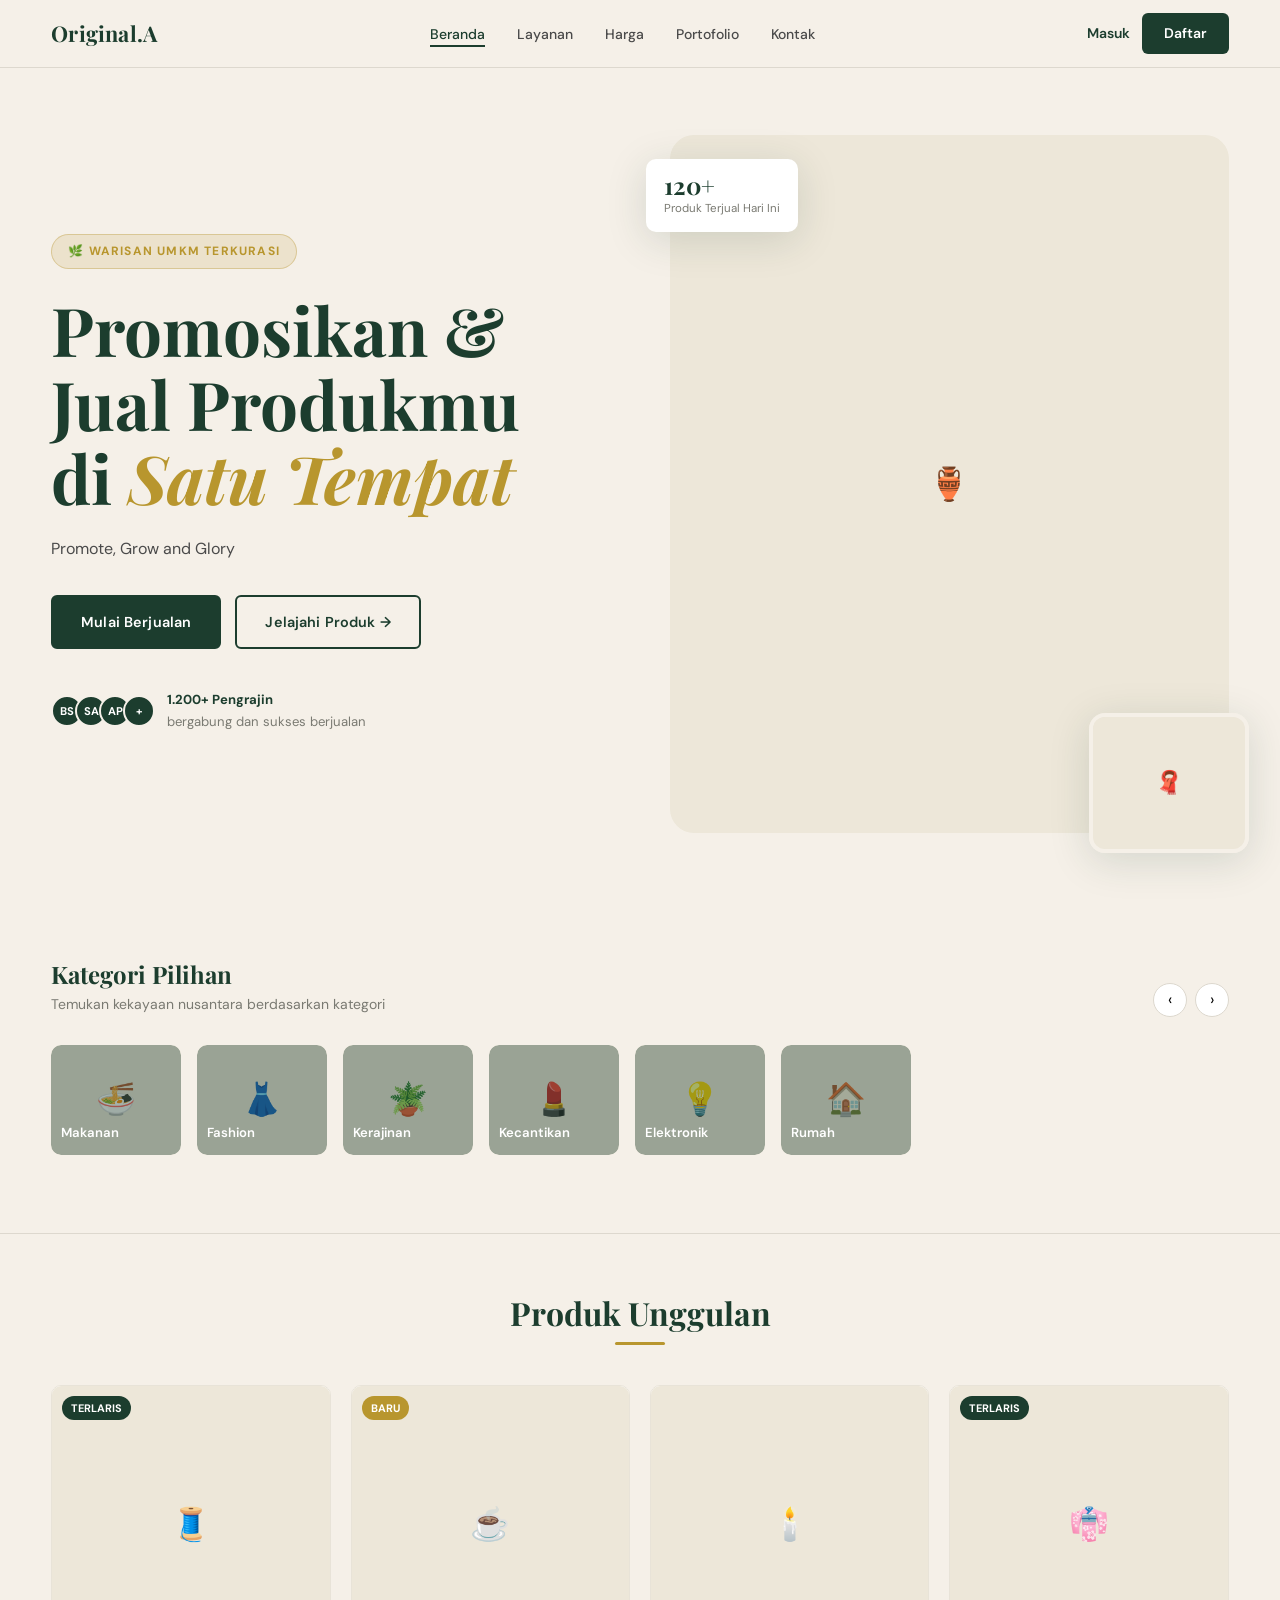
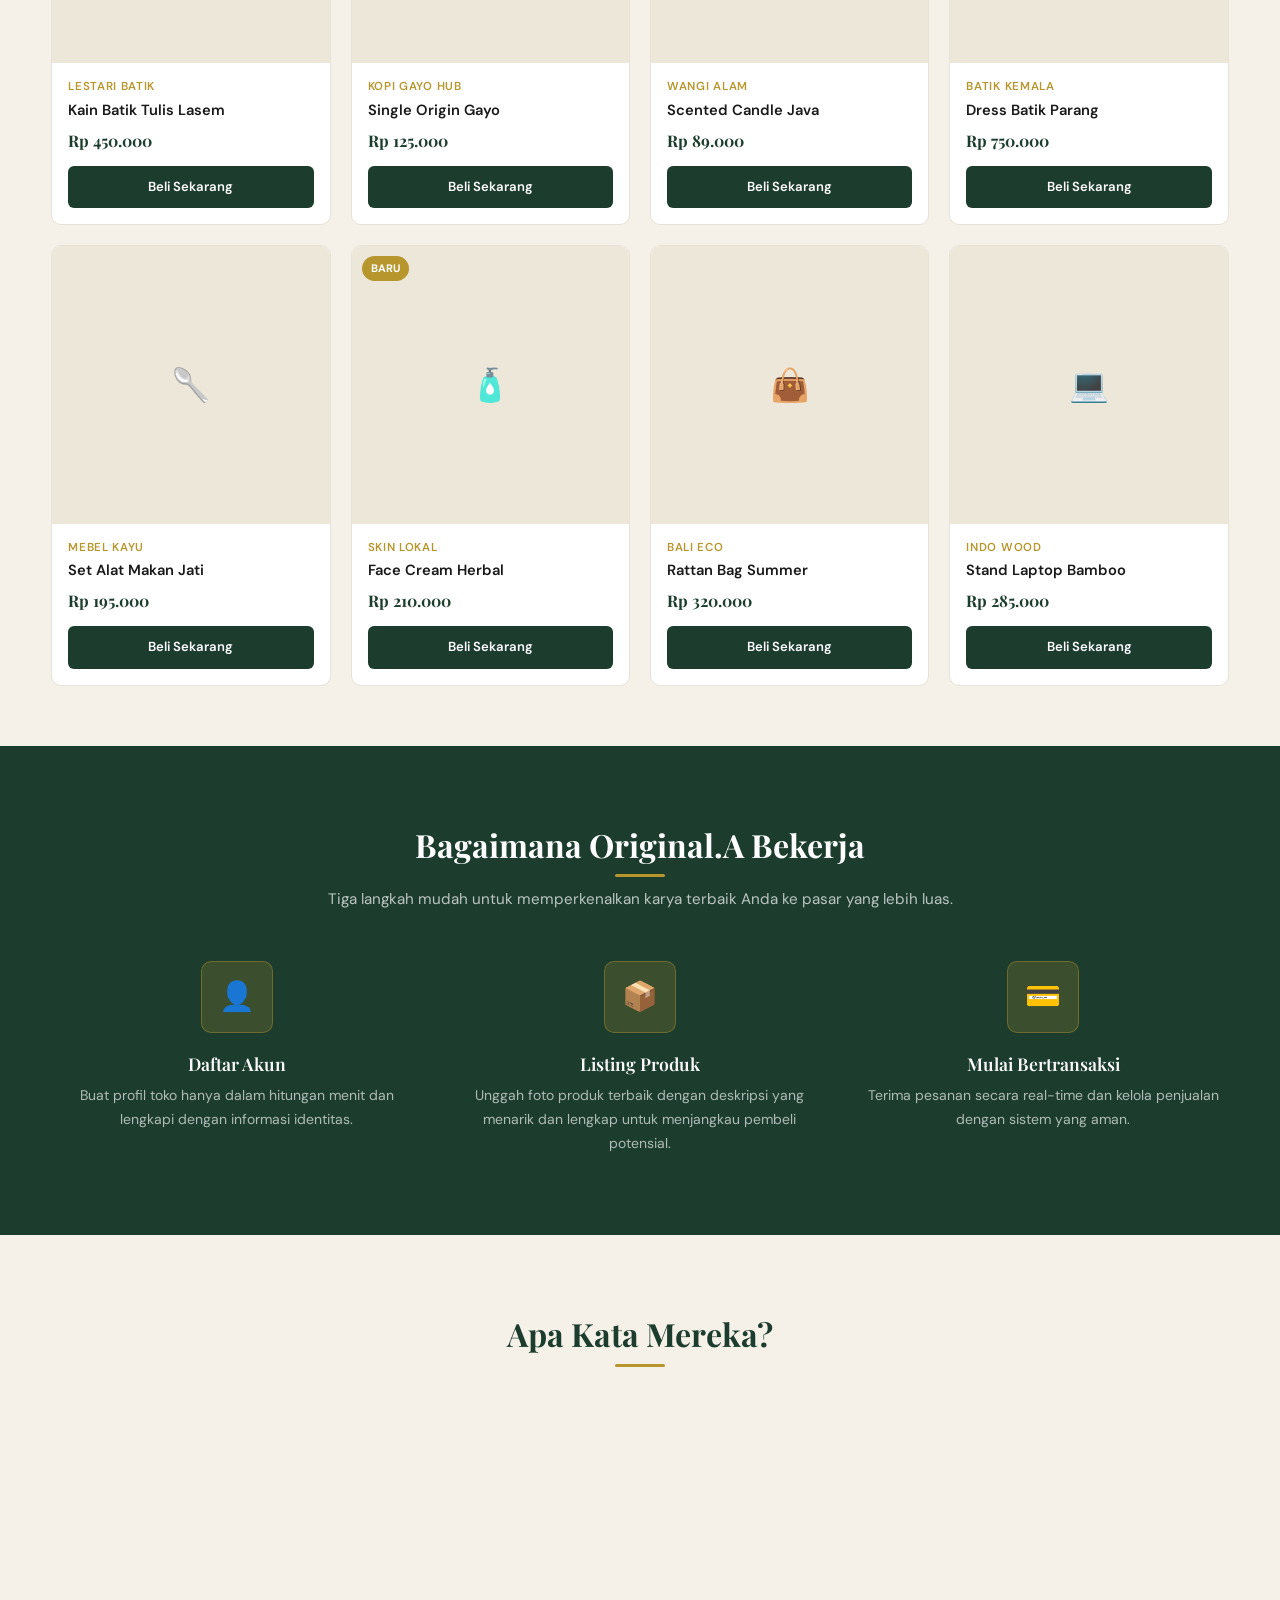
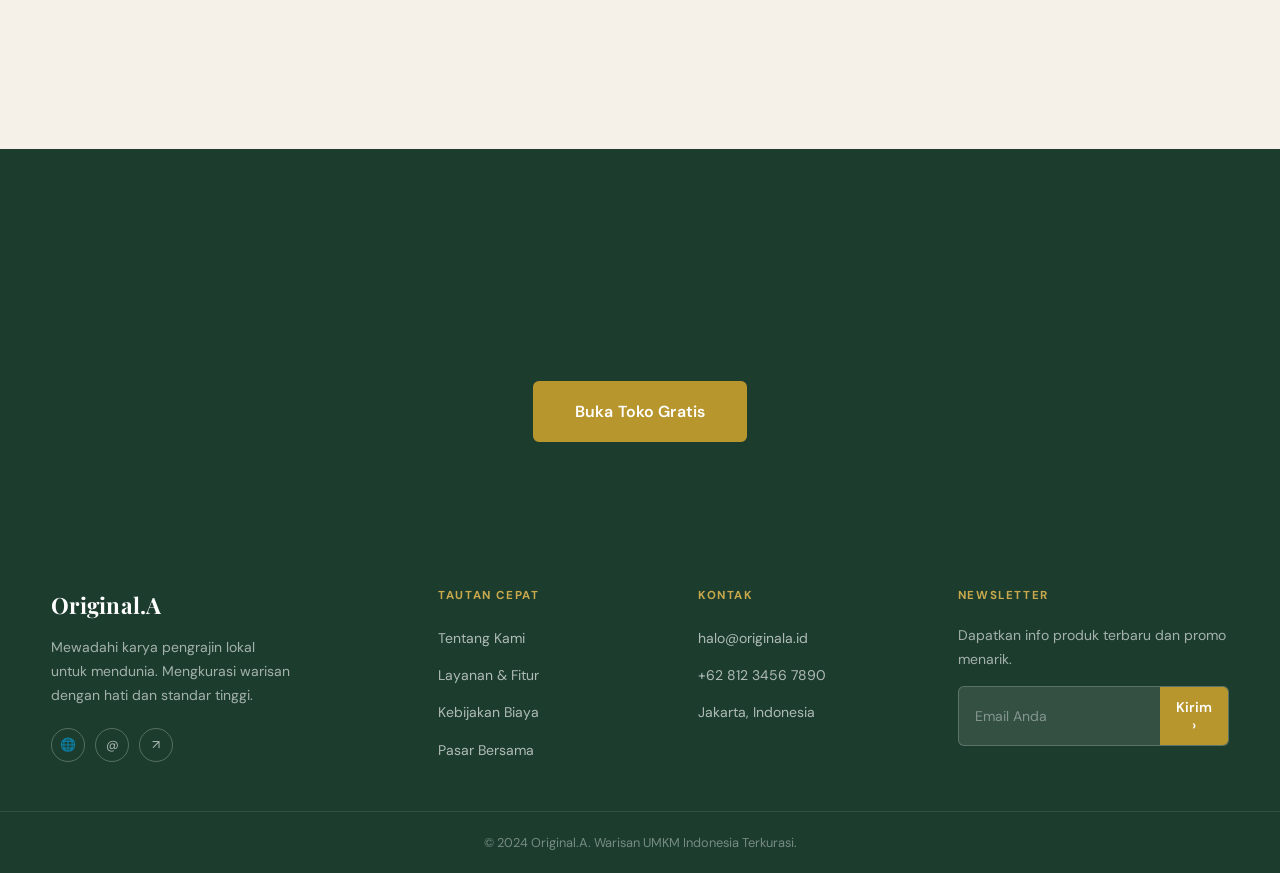
==== index.html @ 3be1d7a5 "update" ====
<!DOCTYPE html>
<html lang="id">
<head>
  <meta charset="UTF-8"/>
  <meta name="viewport" content="width=device-width, initial-scale=1.0"/>
  <title>Beranda — Original.A | Warisan UMKM Indonesia Terkurasi</title>
  <link rel="stylesheet" href="style.css"/>
  <style>
    /* ===== HERO ===== */
    .hero {
      min-height:100vh; display:flex; align-items:center;
      padding-top:var(--nav-height); background:var(--cream); overflow:hidden; position:relative;
    }
    .hero .container {
      display:grid; grid-template-columns:1fr 1fr; gap:60px; align-items:center; padding:60px 0;
    }
    .hero-badge {
      display:inline-flex; align-items:center; gap:8px;
      background:rgba(184,150,46,0.15); border:1px solid rgba(184,150,46,0.35);
      border-radius:100px; padding:6px 16px;
      font-size:0.75rem; font-weight:700; letter-spacing:0.1em; text-transform:uppercase;
      color:var(--gold); margin-bottom:24px;
    }
    .hero h1 {
      font-size:clamp(2.6rem,5.5vw,4.2rem); line-height:1.1;
      margin-bottom:20px; color:var(--green);
    }
    .hero h1 span { color:var(--gold); font-style:italic; }
    .hero-desc { font-size:1rem; line-height:1.75; color:var(--text-mid); margin-bottom:32px; max-width:440px; }
    .hero-actions { display:flex; gap:14px; flex-wrap:wrap; margin-bottom:40px; }
    .hero-trust { display:flex; align-items:center; gap:12px; }
    .trust-avatars { display:flex; }
    .trust-avatars span {
      width:32px; height:32px; border-radius:50%; background:var(--green);
      color:var(--white); display:flex; align-items:center; justify-content:center;
      font-size:0.7rem; font-weight:700; border:2px solid var(--cream); margin-left:-8px;
    }
    .trust-avatars span:first-child { margin-left:0; }
    .trust-text { font-size:0.82rem; color:var(--text-muted); }
    .trust-text strong { color:var(--green); display:block; }

    /* Hero Visual */
    .hero-visual { position:relative; }
    .hero-img-main {
      width:100%; aspect-ratio:4/5; border-radius:var(--radius-xl);
      overflow:hidden; background:#D4C5A9; position:relative;
    }
    .hero-img-main img { width:100%; height:100%; object-fit:cover; }
    .hero-img-thumb {
      position:absolute; bottom:-20px; right:-20px;
      width:160px; height:140px; border-radius:var(--radius-lg);
      overflow:hidden; border:4px solid var(--cream); box-shadow:var(--shadow-lg);
    }
    .hero-img-thumb img { width:100%; height:100%; object-fit:cover; }
    .hero-stat-card {
      position:absolute; top:24px; left:-24px;
      background:var(--white); border-radius:var(--radius-md);
      padding:14px 18px; box-shadow:var(--shadow-lg);
    }
    .hero-stat-card .stat-num { font-family:var(--font-display); font-size:1.5rem; font-weight:700; color:var(--green); line-height:1; }
    .hero-stat-card .stat-lbl { font-size:0.72rem; color:var(--text-muted); margin-top:2px; }

    /* ===== KATEGORI ===== */
    .kategori-section { padding:60px 0; }
    .section-header { display:flex; align-items:flex-end; justify-content:space-between; margin-bottom:28px; }
    .section-header h2 { font-size:1.5rem; }
    .section-header p { font-size:0.875rem; color:var(--text-muted); margin-top:4px; }
    .kategori-scroll { display:flex; gap:16px; overflow-x:auto; padding-bottom:8px; scrollbar-width:none; }
    .kategori-scroll::-webkit-scrollbar { display:none; }
    .kat-item {
      flex-shrink:0; width:130px; cursor:pointer; text-align:center; transition:var(--transition);
    }
    .kat-item:hover { transform:translateY(-4px); }
    .kat-img {
      width:130px; height:110px; border-radius:var(--radius-md); overflow:hidden;
      background:var(--cream-dark); margin-bottom:10px; position:relative;
    }
    .kat-img img { width:100%; height:100%; object-fit:cover; }
    .kat-overlay {
      position:absolute; inset:0; background:rgba(28,61,46,0.4);
      display:flex; align-items:flex-end; padding:10px;
      border-radius:var(--radius-md);
    }
    .kat-name { font-size:0.82rem; font-weight:600; color:var(--white); }

    /* ===== PRODUK UNGGULAN ===== */
    .produk-section { padding:60px 0; }
    .section-title-center { text-align:center; margin-bottom:40px; }
    .section-title-center h2 { font-size:2rem; margin-bottom:6px; }
    .section-title-center h2::after {
      content:''; display:block; width:50px; height:3px;
      background:var(--gold); margin:10px auto 0; border-radius:2px;
    }
    .produk-grid { display:grid; grid-template-columns:repeat(4,1fr); gap:20px; }
    .produk-card {
      background:var(--white); border-radius:var(--radius-md);
      overflow:hidden; border:1px solid var(--border-light); transition:var(--transition);
    }
    .produk-card:hover { box-shadow:var(--shadow-md); transform:translateY(-4px); }
    .produk-img {
      width:100%; aspect-ratio:1/1; background:var(--cream-dark);
      position:relative; overflow:hidden;
    }
    .produk-img img { width:100%; height:100%; object-fit:cover; transition:var(--transition); }
    .produk-card:hover .produk-img img { transform:scale(1.05); }
    .produk-label {
      position:absolute; top:10px; left:10px;
      background:var(--green); color:var(--white);
      font-size:0.68rem; font-weight:700; padding:3px 9px; border-radius:100px; text-transform:uppercase;
    }
    .produk-label.new  { background:var(--gold); }
    .produk-info { padding:14px 16px 16px; }
    .produk-toko { font-size:0.72rem; color:var(--gold); font-weight:600; text-transform:uppercase; letter-spacing:0.06em; margin-bottom:4px; }
    .produk-nama { font-size:0.92rem; font-weight:600; color:var(--text-dark); margin-bottom:6px; line-height:1.35; }
    .produk-harga { font-family:var(--font-display); font-size:1rem; font-weight:700; color:var(--green); margin-bottom:12px; }
    .btn-beli {
      width:100%; padding:10px; background:var(--green); color:var(--white);
      border-radius:var(--radius-sm); font-size:0.82rem; font-weight:600;
      transition:var(--transition); text-align:center; display:block;
    }
    .btn-beli:hover { background:var(--green-mid); }

    /* ===== CARA KERJA ===== */
    .cara-kerja { background:var(--green); padding:80px 0; }
    .cara-kerja .section-title-center h2 { color:var(--white); }
    .cara-kerja .section-title-center h2::after { background:var(--gold); }
    .cara-kerja .section-title-center p { color:rgba(255,255,255,0.7); }
    .cara-grid { display:grid; grid-template-columns:repeat(3,1fr); gap:32px; margin-top:48px; }
    .cara-item { text-align:center; }
    .cara-icon {
      width:72px; height:72px; background:rgba(184,150,46,0.2); border:1px solid rgba(184,150,46,0.4);
      border-radius:var(--radius-md); display:flex; align-items:center; justify-content:center;
      font-size:1.8rem; margin:0 auto 20px;
    }
    .cara-item h3 { color:var(--white); font-size:1.1rem; margin-bottom:10px; }
    .cara-item p  { color:rgba(255,255,255,0.65); font-size:0.875rem; line-height:1.7; }

    /* ===== TESTIMONI ===== */
    .testimoni-section { padding:80px 0; background:var(--cream); }
    .testi-grid { display:grid; grid-template-columns:repeat(3,1fr); gap:24px; }
    .testi-card {
      background:var(--white); border:1px solid var(--border-light);
      border-radius:var(--radius-md); padding:28px; transition:var(--transition);
    }
    .testi-card:hover { box-shadow:var(--shadow-md); }
    .stars { color:var(--gold); font-size:0.9rem; letter-spacing:2px; margin-bottom:14px; }
    .testi-text { font-size:0.9rem; color:var(--text-mid); line-height:1.75; margin-bottom:20px; font-style:italic; }
    .testi-author { display:flex; align-items:center; gap:12px; }
    .testi-avatar {
      width:40px; height:40px; border-radius:50%;
      background:var(--green); color:var(--white);
      display:flex; align-items:center; justify-content:center; font-weight:700; font-size:0.9rem; flex-shrink:0;
    }
    .testi-name  { font-size:0.875rem; font-weight:600; color:var(--text-dark); }
    .testi-lokasi{ font-size:0.78rem; color:var(--text-muted); }

    /* ===== CTA BOTTOM ===== */
    .cta-bottom {
      background:var(--green); padding:80px 0; text-align:center;
    }
    .cta-bottom h2 { color:var(--white); font-size:clamp(1.8rem,4vw,2.8rem); margin-bottom:12px; }
    .cta-bottom p  { color:rgba(255,255,255,0.7); font-size:1rem; margin-bottom:32px; max-width:480px; margin-left:auto; margin-right:auto; }
    .cta-bottom .btn-gold { font-size:1rem; padding:15px 40px; border-radius:var(--radius-sm); }

    /* img placeholders */
    .img-placeholder { background:var(--cream-dark); display:flex; align-items:center; justify-content:center; font-size:2rem; color:var(--text-muted); width:100%; height:100%; }

    @media(max-width:1024px){ .produk-grid { grid-template-columns:repeat(2,1fr); } }
    @media(max-width:768px){
      .hero .container { grid-template-columns:1fr; }
      .hero-visual { display:none; }
      .cara-grid  { grid-template-columns:1fr; }
      .testi-grid { grid-template-columns:1fr; }
      .produk-grid{ grid-template-columns:repeat(2,1fr); }
    }
    @media(max-width:480px){ .produk-grid{ grid-template-columns:1fr; } }
  </style>
</head>
<body>

<!-- NAVBAR -->
<nav class="navbar" id="navbar">
  <div class="nav-inner">
    <a href="beranda.html" class="nav-logo">Original.A</a>
    <ul class="nav-links" id="navLinks">
      <li><a href="beranda.html" class="active">Beranda</a></li>
      <li><a href="layanan.html">Layanan</a></li>
      <li><a href="harga.html">Harga</a></li>
      <li><a href="portofolio.html">Portofolio</a></li>
      <li><a href="kontak.html">Kontak</a></li>
    </ul>
    <div class="nav-actions">
      <a href="login.html" class="nav-masuk">Masuk</a>
      <a href="registrasi.html" class="nav-daftar">Daftar</a>
    </div>
    <button class="nav-toggle" id="navToggle"><span></span><span></span><span></span></button>
  </div>
</nav>

<!-- HERO -->
<section class="hero">
  <div class="container">
    <div>
      <div class="hero-badge fade-up">🌿 Warisan UMKM Terkurasi</div>
      <h1 class="fade-up">Promosikan &amp; Jual Produkmu<br>di <span>Satu Tempat</span></h1>
      <p class="hero-desc fade-up">Promote, Grow and Glory</p>
      <div class="hero-actions fade-up">
        <a href="registrasi.html" class="btn btn-primary">Mulai Berjualan</a>
        <a href="portofolio.html" class="btn btn-outline">Jelajahi Produk →</a>
      </div>
      <div class="hero-trust fade-up">
        <div class="trust-avatars">
          <span>BS</span><span>SA</span><span>AP</span><span>+</span>
        </div>
        <div class="trust-text">
          <strong>1.200+ Pengrajin</strong>
          bergabung dan sukses berjualan
        </div>
      </div>
    </div>
    <div class="hero-visual fade-up">
      <div class="hero-img-main">
        <div class="img-placeholder">🏺</div>
      </div>
      <div class="hero-img-thumb">
        <div class="img-placeholder" style="font-size:1.4rem;">🧣</div>
      </div>
      <div class="hero-stat-card">
        <div class="stat-num">120+</div>
        <div class="stat-lbl">Produk Terjual Hari Ini</div>
      </div>
    </div>
  </div>
</section>

<!-- KATEGORI -->
<section class="kategori-section">
  <div class="container">
    <div class="section-header fade-up">
      <div>
        <h2>Kategori Pilihan</h2>
        <p>Temukan kekayaan nusantara berdasarkan kategori</p>
      </div>
      <div style="display:flex;gap:8px;">
        <button style="width:34px;height:34px;border-radius:50%;border:1px solid var(--border);background:var(--white);cursor:pointer;font-size:1rem;">‹</button>
        <button style="width:34px;height:34px;border-radius:50%;border:1px solid var(--border);background:var(--white);cursor:pointer;font-size:1rem;">›</button>
      </div>
    </div>
    <div class="kategori-scroll fade-up">
      <div class="kat-item">
        <div class="kat-img">
          <div class="img-placeholder">🍜</div>
          <div class="kat-overlay"><span class="kat-name">Makanan</span></div>
        </div>
      </div>
      <div class="kat-item">
        <div class="kat-img">
          <div class="img-placeholder">👗</div>
          <div class="kat-overlay"><span class="kat-name">Fashion</span></div>
        </div>
      </div>
      <div class="kat-item">
        <div class="kat-img">
          <div class="img-placeholder">🪴</div>
          <div class="kat-overlay"><span class="kat-name">Kerajinan</span></div>
        </div>
      </div>
      <div class="kat-item">
        <div class="kat-img">
          <div class="img-placeholder">💄</div>
          <div class="kat-overlay"><span class="kat-name">Kecantikan</span></div>
        </div>
      </div>
      <div class="kat-item">
        <div class="kat-img">
          <div class="img-placeholder">💡</div>
          <div class="kat-overlay"><span class="kat-name">Elektronik</span></div>
        </div>
      </div>
      <div class="kat-item">
        <div class="kat-img">
          <div class="img-placeholder">🏠</div>
          <div class="kat-overlay"><span class="kat-name">Rumah</span></div>
        </div>
      </div>
    </div>
  </div>
</section>

<div class="divider"></div>

<!-- PRODUK UNGGULAN -->
<section class="produk-section">
  <div class="container">
    <div class="section-title-center fade-up">
      <h2>Produk Unggulan</h2>
    </div>
    <div class="produk-grid">
      <div class="produk-card fade-up">
        <div class="produk-img">
          <div class="img-placeholder">🧵</div>
          <span class="produk-label">Terlaris</span>
        </div>
        <div class="produk-info">
          <div class="produk-toko">Lestari Batik</div>
          <div class="produk-nama">Kain Batik Tulis Lasem</div>
          <div class="produk-harga">Rp 450.000</div>
          <a href="#" class="btn-beli">Beli Sekarang</a>
        </div>
      </div>
      <div class="produk-card fade-up">
        <div class="produk-img">
          <div class="img-placeholder">☕</div>
          <span class="produk-label new">Baru</span>
        </div>
        <div class="produk-info">
          <div class="produk-toko">Kopi Gayo Hub</div>
          <div class="produk-nama">Single Origin Gayo</div>
          <div class="produk-harga">Rp 125.000</div>
          <a href="#" class="btn-beli">Beli Sekarang</a>
        </div>
      </div>
      <div class="produk-card fade-up">
        <div class="produk-img">
          <div class="img-placeholder">🕯️</div>
        </div>
        <div class="produk-info">
          <div class="produk-toko">Wangi Alam</div>
          <div class="produk-nama">Scented Candle Java</div>
          <div class="produk-harga">Rp 89.000</div>
          <a href="#" class="btn-beli">Beli Sekarang</a>
        </div>
      </div>
      <div class="produk-card fade-up">
        <div class="produk-img">
          <div class="img-placeholder">👘</div>
          <span class="produk-label">Terlaris</span>
        </div>
        <div class="produk-info">
          <div class="produk-toko">Batik Kemala</div>
          <div class="produk-nama">Dress Batik Parang</div>
          <div class="produk-harga">Rp 750.000</div>
          <a href="#" class="btn-beli">Beli Sekarang</a>
        </div>
      </div>
      <div class="produk-card fade-up">
        <div class="produk-img">
          <div class="img-placeholder">🥄</div>
        </div>
        <div class="produk-info">
          <div class="produk-toko">Mebel Kayu</div>
          <div class="produk-nama">Set Alat Makan Jati</div>
          <div class="produk-harga">Rp 195.000</div>
          <a href="#" class="btn-beli">Beli Sekarang</a>
        </div>
      </div>
      <div class="produk-card fade-up">
        <div class="produk-img">
          <div class="img-placeholder">🧴</div>
          <span class="produk-label new">Baru</span>
        </div>
        <div class="produk-info">
          <div class="produk-toko">Skin Lokal</div>
          <div class="produk-nama">Face Cream Herbal</div>
          <div class="produk-harga">Rp 210.000</div>
          <a href="#" class="btn-beli">Beli Sekarang</a>
        </div>
      </div>
      <div class="produk-card fade-up">
        <div class="produk-img">
          <div class="img-placeholder">👜</div>
        </div>
        <div class="produk-info">
          <div class="produk-toko">Bali Eco</div>
          <div class="produk-nama">Rattan Bag Summer</div>
          <div class="produk-harga">Rp 320.000</div>
          <a href="#" class="btn-beli">Beli Sekarang</a>
        </div>
      </div>
      <div class="produk-card fade-up">
        <div class="produk-img">
          <div class="img-placeholder">💻</div>
        </div>
        <div class="produk-info">
          <div class="produk-toko">Indo Wood</div>
          <div class="produk-nama">Stand Laptop Bamboo</div>
          <div class="produk-harga">Rp 285.000</div>
          <a href="#" class="btn-beli">Beli Sekarang</a>
        </div>
      </div>
    </div>
  </div>
</section>

<!-- CARA KERJA -->
<section class="cara-kerja">
  <div class="container">
    <div class="section-title-center fade-up">
      <h2>Bagaimana Original.A Bekerja</h2>
      <p style="color:rgba(255,255,255,0.7);margin-top:10px;">Tiga langkah mudah untuk memperkenalkan karya terbaik Anda ke pasar yang lebih luas.</p>
    </div>
    <div class="cara-grid">
      <div class="cara-item fade-up">
        <div class="cara-icon">👤</div>
        <h3>Daftar Akun</h3>
        <p>Buat profil toko hanya dalam hitungan menit dan lengkapi dengan informasi identitas.</p>
      </div>
      <div class="cara-item fade-up">
        <div class="cara-icon">📦</div>
        <h3>Listing Produk</h3>
        <p>Unggah foto produk terbaik dengan deskripsi yang menarik dan lengkap untuk menjangkau pembeli potensial.</p>
      </div>
      <div class="cara-item fade-up">
        <div class="cara-icon">💳</div>
        <h3>Mulai Bertransaksi</h3>
        <p>Terima pesanan secara real-time dan kelola penjualan dengan sistem yang aman.</p>
      </div>
    </div>
  </div>
</section>

<!-- TESTIMONI -->
<section class="testimoni-section">
  <div class="container">
    <div class="section-title-center fade-up">
      <h2>Apa Kata Mereka?</h2>
    </div>
    <div class="testi-grid">
      <div class="testi-card fade-up">
        <div class="stars">★★★★★</div>
        <p class="testi-text">"Original.A benar-benar membantu produk kerajinan bambu saya menjangkau pembeli di seluruh Indonesia dan luar negeri dari tempat yang sangat premium."</p>
        <div class="testi-author">
          <div class="testi-avatar">BS</div>
          <div>
            <div class="testi-name">Bambang Susilo</div>
            <div class="testi-lokasi">Yogyakarta</div>
          </div>
        </div>
      </div>
      <div class="testi-card fade-up">
        <div class="stars">★★★★★</div>
        <p class="testi-text">"Platform ini bukan sekadar pasar, tapi platform seni. Batik saya dihargai dan lebih layak di sini dibanding marketplace lain."</p>
        <div class="testi-author">
          <div class="testi-avatar">SA</div>
          <div>
            <div class="testi-name">Siti Aminah</div>
            <div class="testi-lokasi">Solo</div>
          </div>
        </div>
      </div>
      <div class="testi-card fade-up">
        <div class="stars">★★★★★</div>
        <p class="testi-text">"Sistem pembayarannya sangat transparan dan aman. Sangat cocok bagi UMKM yang baru ingin go-digital."</p>
        <div class="testi-author">
          <div class="testi-avatar">AP</div>
          <div>
            <div class="testi-name">Andi Pratama</div>
            <div class="testi-lokasi">Semarang</div>
          </div>
        </div>
      </div>
    </div>
  </div>
</section>

<!-- CTA BOTTOM -->
<section class="cta-bottom">
  <div class="container">
    <h2 class="fade-up">Siap Memulai? Daftarkan Tokomu Sekarang</h2>
    <p class="fade-up">Gabung dengan komunitas UMKM terkurasi terbesar di Indonesia dan kembangkan bisnismu hari ini.</p>
    <a href="pendaftaran-toko.html" class="btn btn-gold fade-up">Buka Toko Gratis</a>
  </div>
</section>

<!-- FOOTER -->
<footer>
  <div class="container">
    <div class="footer-top">
      <div class="footer-brand">
        <div class="nav-logo" style="color:var(--white);font-family:var(--font-display);font-size:1.4rem;font-weight:700;margin-bottom:12px;">Original.A</div>
        <p>Mewadahi karya pengrajin lokal untuk mendunia. Mengkurasi warisan dengan hati dan standar tinggi.</p>
        <div class="footer-socials" style="margin-top:20px;">
          <a href="#">🌐</a><a href="#">@</a><a href="#">↗</a>
        </div>
      </div>
      <div class="footer-col">
        <h5>Tautan Cepat</h5>
        <ul>
          <li><a href="beranda.html">Tentang Kami</a></li>
          <li><a href="layanan.html">Layanan &amp; Fitur</a></li>
          <li><a href="harga.html">Kebijakan Biaya</a></li>
          <li><a href="portofolio.html">Pasar Bersama</a></li>
        </ul>
      </div>
      <div class="footer-col">
        <h5>Kontak</h5>
        <ul>
          <li><a href="#">halo@originala.id</a></li>
          <li><a href="#">+62 812 3456 7890</a></li>
          <li><a href="#">Jakarta, Indonesia</a></li>
        </ul>
      </div>
      <div class="footer-col">
        <h5>Newsletter</h5>
        <p style="color:rgba(255,255,255,0.6);font-size:0.875rem;margin-bottom:14px;">Dapatkan info produk terbaru dan promo menarik.</p>
        <div class="newsletter-form">
          <input type="email" placeholder="Email Anda"/>
          <button>Kirim ›</button>
        </div>
      </div>
    </div>
  </div>
  <div class="footer-bottom">
    <div class="container">© 2024 Original.A. Warisan UMKM Indonesia Terkurasi.</div>
  </div>
</footer>

<button class="scroll-top" id="scrollTop" onclick="window.scrollTo({top:0,behavior:'smooth'})">↑</button>

<script>
  const navbar = document.getElementById('navbar');
  window.addEventListener('scroll', () => {
    navbar.classList.toggle('scrolled', window.scrollY > 40);
    document.getElementById('scrollTop').classList.toggle('show', window.scrollY > 400);
  });
  document.getElementById('navToggle').addEventListener('click', () => {
    document.getElementById('navLinks').classList.toggle('open');
  });
  const obs = new IntersectionObserver(entries => {
    entries.forEach((e,i) => { if(e.isIntersecting) setTimeout(()=>e.target.classList.add('visible'),i*80); });
  }, {threshold:0.1});
  document.querySelectorAll('.fade-up').forEach(el=>obs.observe(el));
</script>
</body>
</html>
---- style.css ----
/* =========================================
   STYLE.CSS — Original.A
   Platform Warisan UMKM Indonesia Terkurasi
   ========================================= */

@import url('https://fonts.googleapis.com/css2?family=Playfair+Display:ital,wght@0,400;0,600;0,700;0,900;1,400;1,700&family=DM+Sans:wght@300;400;500;600&display=swap');

/* ---- CSS Variables ---- */
:root {
  --cream:       #F5F0E8;
  --cream-dark:  #EDE7D9;
  --green:       #1C3D2E;
  --green-mid:   #2D5A40;
  --green-light: #3D6B50;
  --gold:        #B8962E;
  --gold-light:  #C9A84C;
  --text-dark:   #1A1A1A;
  --text-mid:    #4A4A4A;
  --text-muted:  #7A7A72;
  --white:       #FFFFFF;
  --border:      #DDD8CE;
  --border-light:#E8E3D8;

  --font-display: 'Playfair Display', Georgia, serif;
  --font-body:    'DM Sans', sans-serif;

  --radius-sm:  6px;
  --radius-md:  10px;
  --radius-lg:  16px;
  --radius-xl:  24px;

  --shadow-sm:  0 1px 4px rgba(28,61,46,0.08);
  --shadow-md:  0 4px 20px rgba(28,61,46,0.1);
  --shadow-lg:  0 8px 40px rgba(28,61,46,0.15);

  --nav-height: 68px;
  --transition: 0.25s cubic-bezier(0.4,0,0.2,1);
}

/* ---- Reset ---- */
*,*::before,*::after { box-sizing:border-box; margin:0; padding:0; }
html { scroll-behavior:smooth; font-size:16px; }
body {
  background: var(--cream);
  color: var(--text-dark);
  font-family: var(--font-body);
  line-height: 1.7;
  overflow-x: hidden;
}
img { max-width:100%; display:block; }
a   { color:inherit; text-decoration:none; }
ul  { list-style:none; }
button { cursor:pointer; border:none; font-family:inherit; }

/* ---- Typography ---- */
h1,h2,h3,h4 { font-family:var(--font-display); line-height:1.2; color:var(--green); }
h1 { font-size:clamp(2.4rem,5vw,4rem); font-weight:700; }
h2 { font-size:clamp(1.8rem,3.5vw,2.8rem); font-weight:700; }
h3 { font-size:clamp(1.1rem,2vw,1.4rem); font-weight:600; }
h4 { font-size:1rem; font-weight:600; }
p  { color:var(--text-mid); font-size:0.95rem; }

/* ---- Layout ---- */
.container { width:92%; max-width:1200px; margin:0 auto; }
.section    { padding:80px 0; }

/* ---- Buttons ---- */
.btn {
  display:inline-flex; align-items:center; gap:8px;
  padding:13px 28px; border-radius:var(--radius-sm);
  font-family:var(--font-body); font-size:0.9rem; font-weight:600;
  letter-spacing:0.01em; transition:var(--transition); cursor:pointer;
}
.btn-primary {
  background:var(--green); color:var(--white); border:2px solid var(--green);
}
.btn-primary:hover { background:var(--green-mid); border-color:var(--green-mid); transform:translateY(-1px); box-shadow:var(--shadow-md); }

.btn-gold {
  background:var(--gold); color:var(--white); border:2px solid var(--gold);
}
.btn-gold:hover { background:var(--gold-light); border-color:var(--gold-light); transform:translateY(-1px); }

.btn-outline {
  background:transparent; color:var(--green); border:2px solid var(--green);
}
.btn-outline:hover { background:var(--green); color:var(--white); }

.btn-outline-white {
  background:transparent; color:var(--white); border:2px solid rgba(255,255,255,0.5);
}
.btn-outline-white:hover { background:rgba(255,255,255,0.1); border-color:var(--white); }

/* ---- Badge / Tag ---- */
.badge {
  display:inline-block; padding:4px 12px; border-radius:100px;
  font-size:0.72rem; font-weight:700; letter-spacing:0.08em; text-transform:uppercase;
}
.badge-gold   { background:rgba(184,150,46,0.15); color:var(--gold); border:1px solid rgba(184,150,46,0.3); }
.badge-green  { background:var(--green); color:var(--white); }
.badge-cream  { background:var(--cream-dark); color:var(--text-mid); }

/* ---- Card ---- */
.card {
  background:var(--white); border:1px solid var(--border-light);
  border-radius:var(--radius-md); overflow:hidden; transition:var(--transition);
}
.card:hover { box-shadow:var(--shadow-md); transform:translateY(-3px); }

/* ---- Divider ---- */
.divider { height:1px; background:var(--border); }

/* ============================================
   NAVBAR
   ============================================ */
.navbar {
  position:fixed; top:0; left:0; right:0; z-index:1000;
  height:var(--nav-height); display:flex; align-items:center;
  background:var(--cream); border-bottom:1px solid var(--border);
  transition:var(--transition);
}
.navbar.scrolled { box-shadow:var(--shadow-sm); }

.nav-inner {
  display:flex; align-items:center; justify-content:space-between;
  width:92%; max-width:1200px; margin:0 auto;
}

.nav-logo {
  font-family:var(--font-display); font-size:1.35rem; font-weight:700;
  color:var(--green); letter-spacing:0.01em;
}

.nav-links {
  display:flex; align-items:center; gap:32px;
}
.nav-links a {
  font-size:0.875rem; font-weight:500; color:var(--text-mid);
  transition:var(--transition); position:relative; padding-bottom:2px;
}
.nav-links a::after {
  content:''; position:absolute; bottom:-2px; left:0; width:0; height:2px;
  background:var(--green); transition:var(--transition);
}
.nav-links a:hover,
.nav-links a.active { color:var(--green); }
.nav-links a.active::after,
.nav-links a:hover::after { width:100%; }

.nav-actions { display:flex; align-items:center; gap:12px; }

.nav-masuk {
  font-size:0.875rem; font-weight:600; color:var(--green);
  transition:var(--transition);
}
.nav-masuk:hover { color:var(--green-mid); }

.nav-daftar {
  padding:9px 22px; background:var(--green); color:var(--white);
  border-radius:var(--radius-sm); font-size:0.875rem; font-weight:600;
  transition:var(--transition);
}
.nav-daftar:hover { background:var(--green-mid); transform:translateY(-1px); }

.nav-toggle {
  display:none; flex-direction:column; gap:5px; cursor:pointer; background:none;
}
.nav-toggle span { display:block; width:22px; height:2px; background:var(--green); transition:var(--transition); }

/* ============================================
   PAGE HERO (halaman dalam)
   ============================================ */
.page-hero {
  padding-top:calc(var(--nav-height) + 64px);
  padding-bottom:64px;
  text-align:center;
  background:var(--cream);
}
.page-hero h1 { margin-bottom:16px; }
.page-hero p  { font-size:1.05rem; max-width:560px; margin:0 auto; }

/* ============================================
   FOOTER
   ============================================ */
footer {
  background:var(--green); color:var(--white);
  padding:64px 0 0;
}

.footer-top {
  display:grid; grid-template-columns:1.6fr 1fr 1fr 1.2fr; gap:48px;
  padding-bottom:48px;
}

.footer-brand .nav-logo { color:var(--white); font-size:1.5rem; margin-bottom:12px; }
.footer-brand p { color:rgba(255,255,255,0.6); font-size:0.875rem; line-height:1.7; max-width:240px; }

.footer-col h5 {
  font-family:var(--font-body); font-size:0.72rem; font-weight:700;
  letter-spacing:0.14em; text-transform:uppercase;
  color:var(--gold-light); margin-bottom:18px;
}
.footer-col ul { display:flex; flex-direction:column; gap:10px; }
.footer-col a { font-size:0.875rem; color:rgba(255,255,255,0.65); transition:var(--transition); }
.footer-col a:hover { color:var(--white); }
.footer-col a.active-link { color:var(--gold-light); }

.footer-newsletter p { font-size:0.875rem; color:rgba(255,255,255,0.6); margin-bottom:14px; }
.newsletter-form {
  display:flex; background:rgba(255,255,255,0.1); border:1px solid rgba(255,255,255,0.2);
  border-radius:var(--radius-sm); overflow:hidden;
}
.newsletter-form input {
  flex:1; padding:11px 16px; background:transparent; border:none; outline:none;
  font-family:var(--font-body); font-size:0.875rem; color:var(--white);
}
.newsletter-form input::placeholder { color:rgba(255,255,255,0.4); }
.newsletter-form button {
  padding:11px 16px; background:var(--gold); color:var(--white);
  font-size:0.875rem; font-weight:600; transition:var(--transition);
}
.newsletter-form button:hover { background:var(--gold-light); }

.footer-socials { display:flex; gap:10px; margin-top:16px; }
.footer-socials a {
  width:34px; height:34px; border-radius:50%; border:1px solid rgba(255,255,255,0.25);
  display:flex; align-items:center; justify-content:center;
  color:rgba(255,255,255,0.65); font-size:0.8rem; transition:var(--transition);
}
.footer-socials a:hover { border-color:var(--white); color:var(--white); }

.footer-bottom {
  border-top:1px solid rgba(255,255,255,0.1);
  padding:20px 0; text-align:center;
  font-size:0.8rem; color:rgba(255,255,255,0.4);
}

/* ============================================
   FADE-IN
   ============================================ */
.fade-up { opacity:0; transform:translateY(24px); transition:opacity 0.6s ease, transform 0.6s ease; }
.fade-up.visible { opacity:1; transform:translateY(0); }

/* ============================================
   SCROLL TOP
   ============================================ */
.scroll-top {
  position:fixed; bottom:28px; right:28px; z-index:500;
  width:42px; height:42px; background:var(--green); color:var(--white);
  border-radius:50%; display:flex; align-items:center; justify-content:center;
  font-size:1rem; opacity:0; pointer-events:none; transition:var(--transition);
  box-shadow:var(--shadow-md);
}
.scroll-top.show { opacity:1; pointer-events:auto; }
.scroll-top:hover { background:var(--green-mid); transform:translateY(-3px); }

/* ============================================
   RESPONSIVE
   ============================================ */
@media(max-width:1024px){
  .footer-top { grid-template-columns:1fr 1fr; }
}
@media(max-width:768px){
  .section { padding:60px 0; }
  .nav-links {
    display:none; position:fixed; inset:0; top:var(--nav-height);
    background:var(--cream); flex-direction:column; justify-content:center;
    align-items:center; gap:28px;
  }
  .nav-links.open { display:flex; }
  .nav-links a { font-size:1.4rem; }
  .nav-toggle { display:flex; }
  .footer-top { grid-template-columns:1fr; gap:32px; }
}
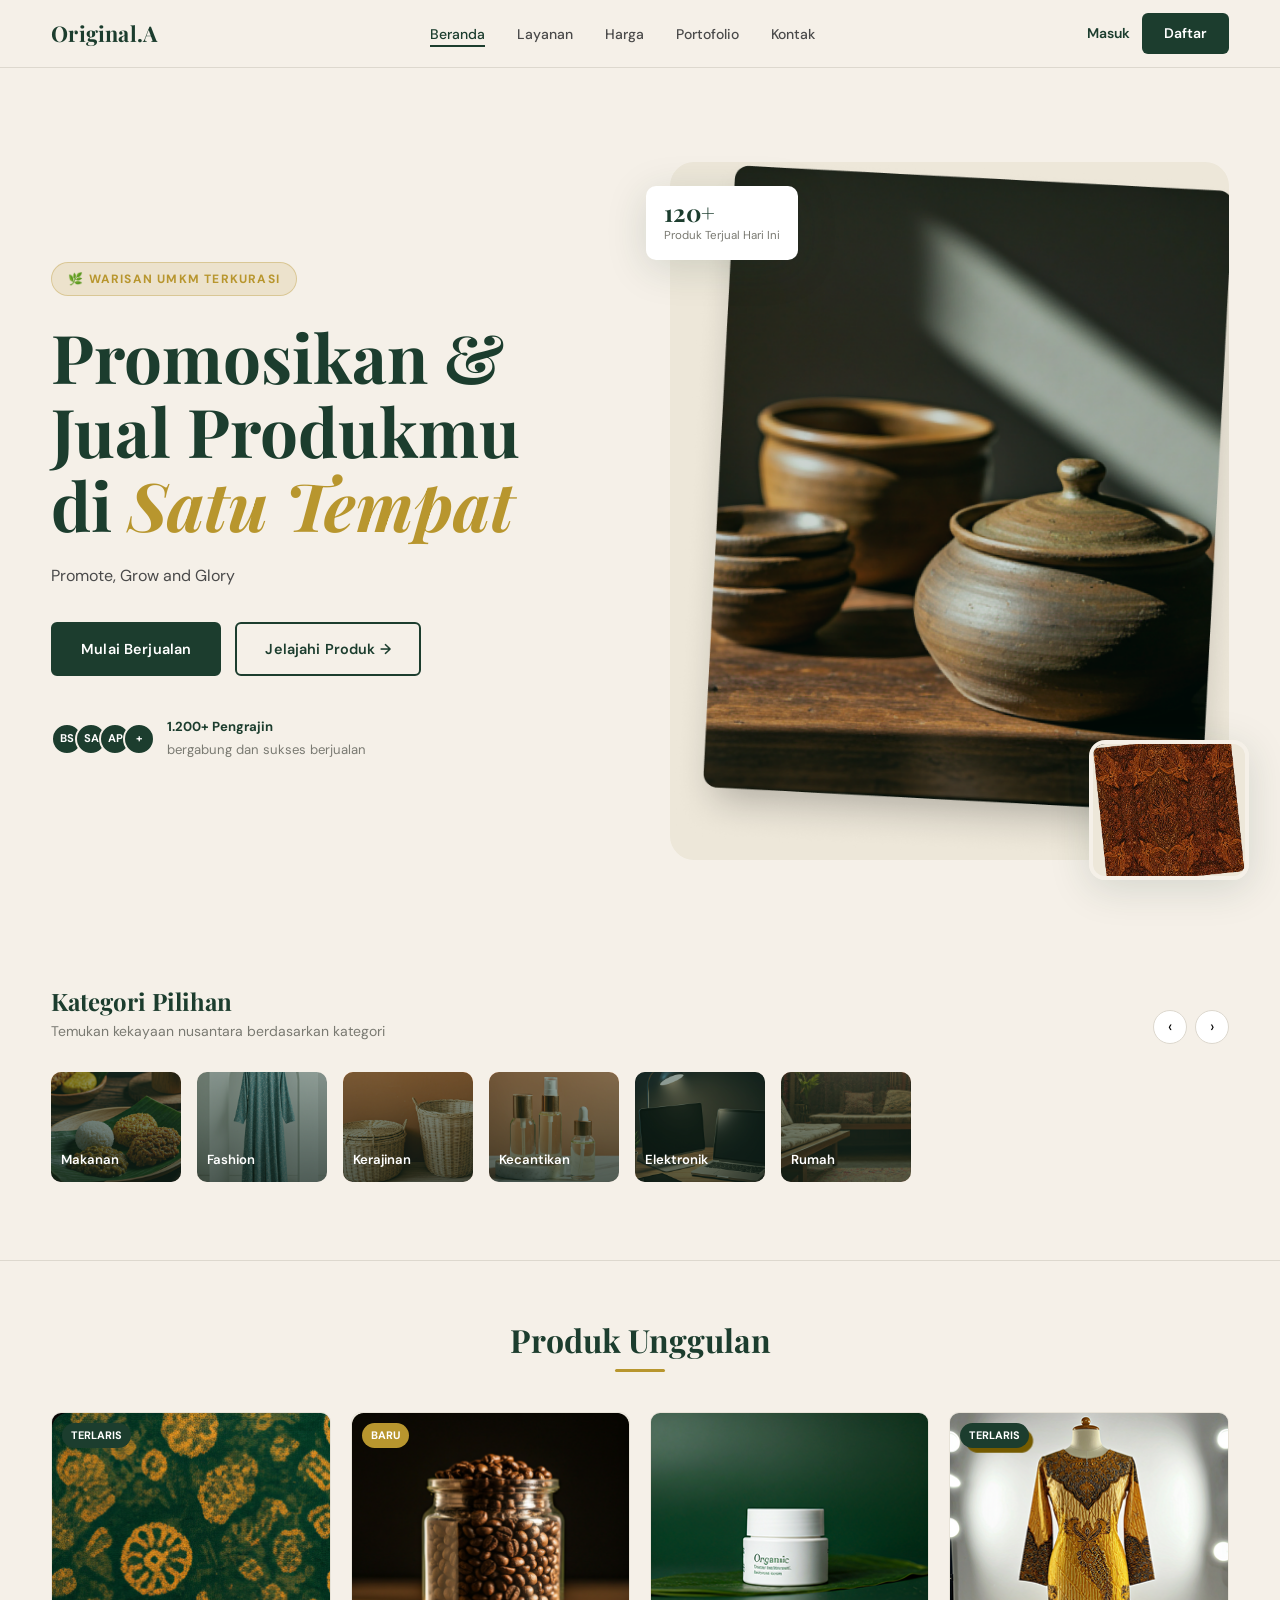
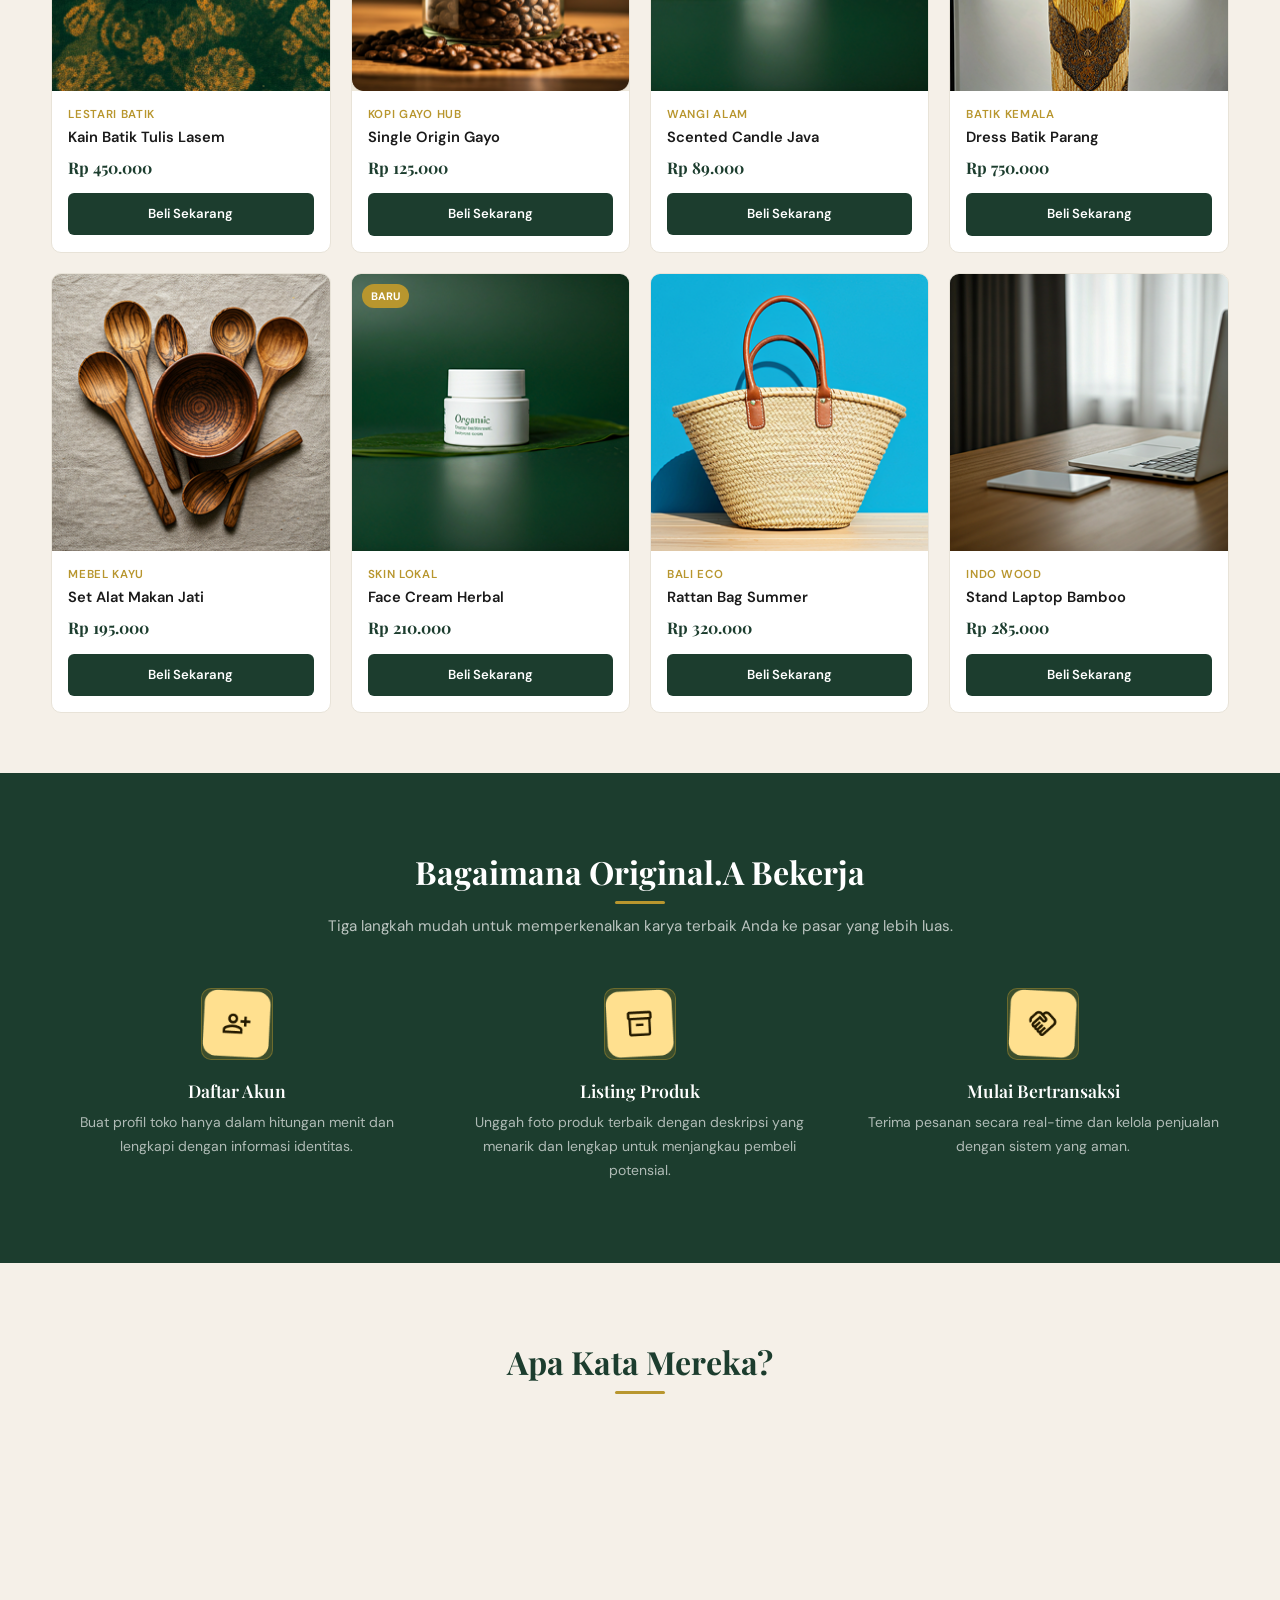
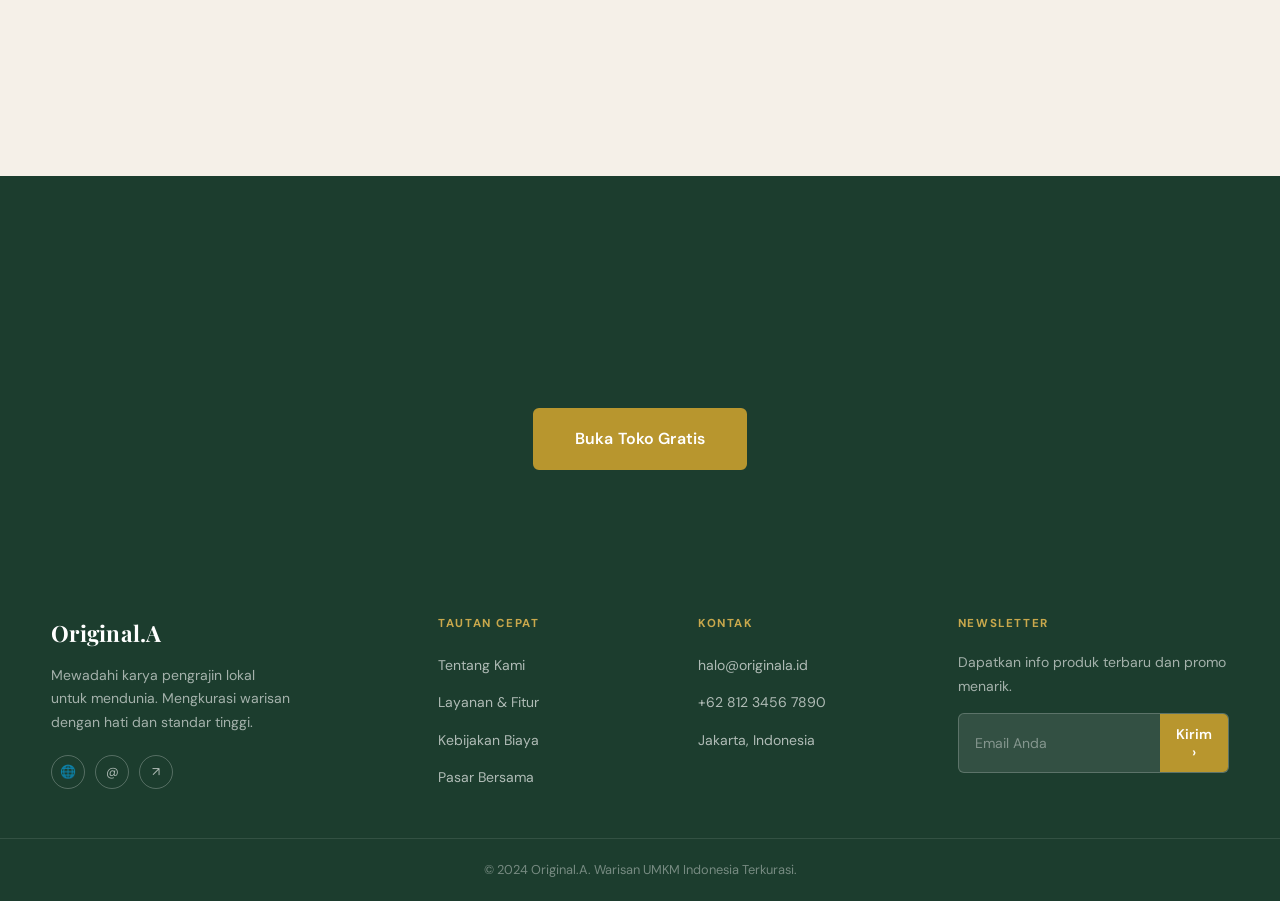
==== commit 0049dedd: "tes" ====
--- a/index.html
+++ b/index.html
@@ -1,4 +1,9 @@
-<!DOCTYPE html>
+#halaman_beranda
+
+
+
+
+<DOCTYPE html>
 <html lang="id">
 <head>
   <meta charset="UTF-8"/>
@@ -183,7 +188,7 @@
   <div class="nav-inner">
     <a href="beranda.html" class="nav-logo">Original.A</a>
     <ul class="nav-links" id="navLinks">
-      <li><a href="beranda.html" class="active">Beranda</a></li>
+      <li><a href="index.html" class="active">Beranda</a></li>
       <li><a href="layanan.html">Layanan</a></li>
       <li><a href="harga.html">Harga</a></li>
       <li><a href="portofolio.html">Portofolio</a></li>
@@ -220,10 +225,10 @@
     </div>
     <div class="hero-visual fade-up">
       <div class="hero-img-main">
-        <div class="img-placeholder">🏺</div>
+        <div class="img-placeholder"><img src="img/home 1.png" alt=""></div>
       </div>
       <div class="hero-img-thumb">
-        <div class="img-placeholder" style="font-size:1.4rem;">🧣</div>
+        <div class="img-placeholder" style="font-size:1.4rem;"><img src="img/home 2.png" alt=""></div>
       </div>
       <div class="hero-stat-card">
         <div class="stat-num">120+</div>
@@ -249,37 +254,37 @@
     <div class="kategori-scroll fade-up">
       <div class="kat-item">
         <div class="kat-img">
-          <div class="img-placeholder">🍜</div>
+          <div class="img-placeholder"><img src="img/makanan.png" alt=""></div>
           <div class="kat-overlay"><span class="kat-name">Makanan</span></div>
         </div>
       </div>
       <div class="kat-item">
         <div class="kat-img">
-          <div class="img-placeholder">👗</div>
+          <div class="img-placeholder"><img src="img/ootd.png" alt=""></div>
           <div class="kat-overlay"><span class="kat-name">Fashion</span></div>
         </div>
       </div>
       <div class="kat-item">
         <div class="kat-img">
-          <div class="img-placeholder">🪴</div>
+          <div class="img-placeholder"><img src="img/kerajinan.png" alt=""></div>
           <div class="kat-overlay"><span class="kat-name">Kerajinan</span></div>
         </div>
       </div>
       <div class="kat-item">
         <div class="kat-img">
-          <div class="img-placeholder">💄</div>
+          <div class="img-placeholder"><img src="img/kecantikan.png" alt=""></div>
           <div class="kat-overlay"><span class="kat-name">Kecantikan</span></div>
         </div>
       </div>
       <div class="kat-item">
         <div class="kat-img">
-          <div class="img-placeholder">💡</div>
+          <div class="img-placeholder"><img src="img/elektronik.png" alt=""></div>
           <div class="kat-overlay"><span class="kat-name">Elektronik</span></div>
         </div>
       </div>
       <div class="kat-item">
         <div class="kat-img">
-          <div class="img-placeholder">🏠</div>
+          <div class="img-placeholder"><img src="img/rumah (2).png" alt=""></div>
           <div class="kat-overlay"><span class="kat-name">Rumah</span></div>
         </div>
       </div>
@@ -298,7 +303,7 @@
     <div class="produk-grid">
       <div class="produk-card fade-up">
         <div class="produk-img">
-          <div class="img-placeholder">🧵</div>
+          <div class="img-placeholder"><img src="img/batik.png" alt=""></div>
           <span class="produk-label">Terlaris</span>
         </div>
         <div class="produk-info">
@@ -310,7 +315,7 @@
       </div>
       <div class="produk-card fade-up">
         <div class="produk-img">
-          <div class="img-placeholder">☕</div>
+          <div class="img-placeholder"><img src="img/kopi.png" alt=""></div>
           <span class="produk-label new">Baru</span>
         </div>
         <div class="produk-info">
@@ -322,7 +327,7 @@
       </div>
       <div class="produk-card fade-up">
         <div class="produk-img">
-          <div class="img-placeholder">🕯️</div>
+          <div class="img-placeholder"><img src="img/cream wajah.png" alt=""></div>
         </div>
         <div class="produk-info">
           <div class="produk-toko">Wangi Alam</div>
@@ -333,7 +338,7 @@
       </div>
       <div class="produk-card fade-up">
         <div class="produk-img">
-          <div class="img-placeholder">👘</div>
+          <div class="img-placeholder"><img src="img/baju batik.png" alt=""></div>
           <span class="produk-label">Terlaris</span>
         </div>
         <div class="produk-info">
@@ -345,7 +350,7 @@
       </div>
       <div class="produk-card fade-up">
         <div class="produk-img">
-          <div class="img-placeholder">🥄</div>
+          <div class="img-placeholder"><img src="img/alat makan.png" alt=""></div>
         </div>
         <div class="produk-info">
           <div class="produk-toko">Mebel Kayu</div>
@@ -356,7 +361,7 @@
       </div>
       <div class="produk-card fade-up">
         <div class="produk-img">
-          <div class="img-placeholder">🧴</div>
+          <div class="img-placeholder"><img src="img/cream wajah.png" alt=""></div>
           <span class="produk-label new">Baru</span>
         </div>
         <div class="produk-info">
@@ -368,7 +373,7 @@
       </div>
       <div class="produk-card fade-up">
         <div class="produk-img">
-          <div class="img-placeholder">👜</div>
+          <div class="img-placeholder"><img src="img/tas rajut.png" alt=""></div>
         </div>
         <div class="produk-info">
           <div class="produk-toko">Bali Eco</div>
@@ -379,7 +384,7 @@
       </div>
       <div class="produk-card fade-up">
         <div class="produk-img">
-          <div class="img-placeholder">💻</div>
+          <div class="img-placeholder"><img src="img/stand laptop.png" alt=""></div>
         </div>
         <div class="produk-info">
           <div class="produk-toko">Indo Wood</div>
@@ -401,17 +406,17 @@
     </div>
     <div class="cara-grid">
       <div class="cara-item fade-up">
-        <div class="cara-icon">👤</div>
+        <div class="cara-icon"><img src="img/Background 1.png" alt=""></div>
         <h3>Daftar Akun</h3>
         <p>Buat profil toko hanya dalam hitungan menit dan lengkapi dengan informasi identitas.</p>
       </div>
       <div class="cara-item fade-up">
-        <div class="cara-icon">📦</div>
+        <div class="cara-icon"><img src="img/Background 2.png" alt=""></div>
         <h3>Listing Produk</h3>
         <p>Unggah foto produk terbaik dengan deskripsi yang menarik dan lengkap untuk menjangkau pembeli potensial.</p>
       </div>
       <div class="cara-item fade-up">
-        <div class="cara-icon">💳</div>
+        <div class="cara-icon"><img src="img/Background 3.png" alt=""></div>
         <h3>Mulai Bertransaksi</h3>
         <p>Terima pesanan secara real-time dan kelola penjualan dengan sistem yang aman.</p>
       </div>
@@ -430,7 +435,7 @@
         <div class="stars">★★★★★</div>
         <p class="testi-text">"Original.A benar-benar membantu produk kerajinan bambu saya menjangkau pembeli di seluruh Indonesia dan luar negeri dari tempat yang sangat premium."</p>
         <div class="testi-author">
-          <div class="testi-avatar">BS</div>
+          <div class="testi-avatar"><img src="img/bambang.png" alt=""></div>
           <div>
             <div class="testi-name">Bambang Susilo</div>
             <div class="testi-lokasi">Yogyakarta</div>
@@ -441,7 +446,7 @@
         <div class="stars">★★★★★</div>
         <p class="testi-text">"Platform ini bukan sekadar pasar, tapi platform seni. Batik saya dihargai dan lebih layak di sini dibanding marketplace lain."</p>
         <div class="testi-author">
-          <div class="testi-avatar">SA</div>
+          <div class="testi-avatar"><img src="img/siti.png" alt=""></div>
           <div>
             <div class="testi-name">Siti Aminah</div>
             <div class="testi-lokasi">Solo</div>
@@ -452,7 +457,7 @@
         <div class="stars">★★★★★</div>
         <p class="testi-text">"Sistem pembayarannya sangat transparan dan aman. Sangat cocok bagi UMKM yang baru ingin go-digital."</p>
         <div class="testi-author">
-          <div class="testi-avatar">AP</div>
+          <div class="testi-avatar"><img src="img/andi.png" alt=""></div>
           <div>
             <div class="testi-name">Andi Pratama</div>
             <div class="testi-lokasi">Semarang</div>
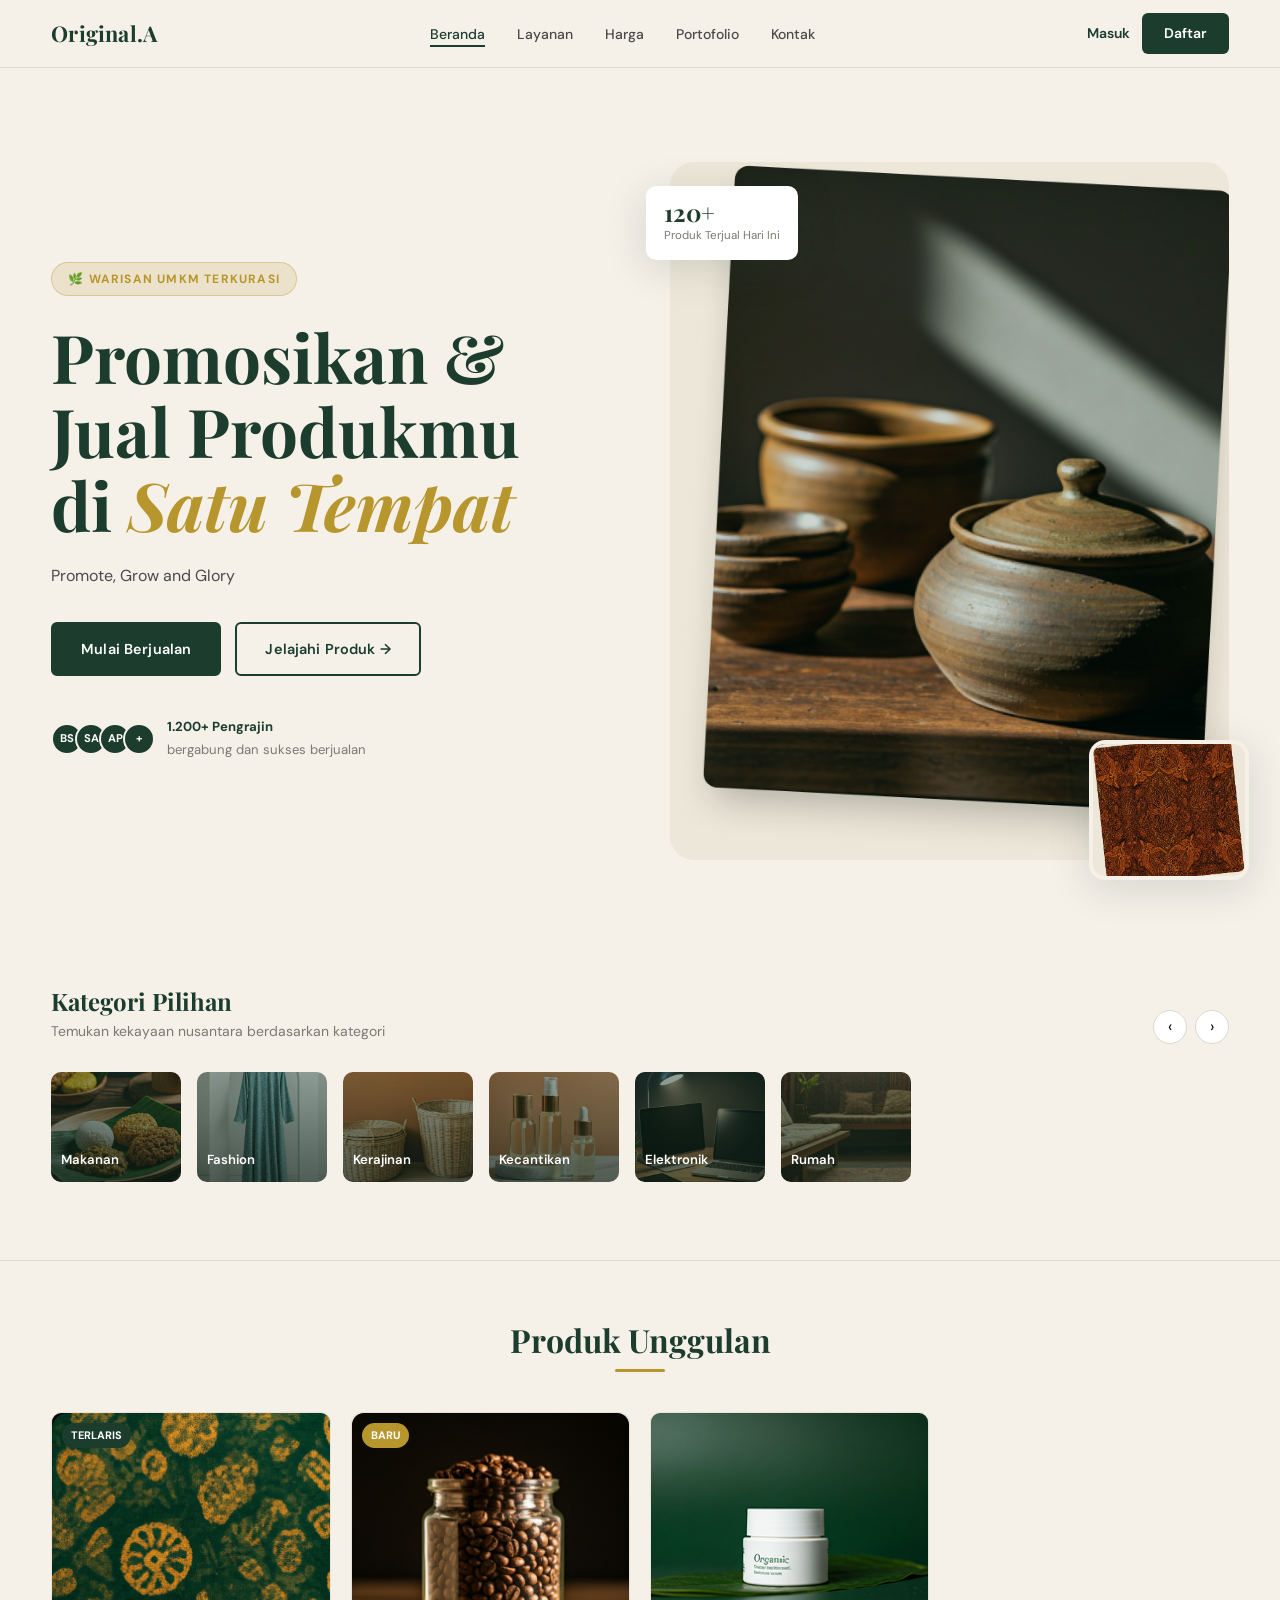
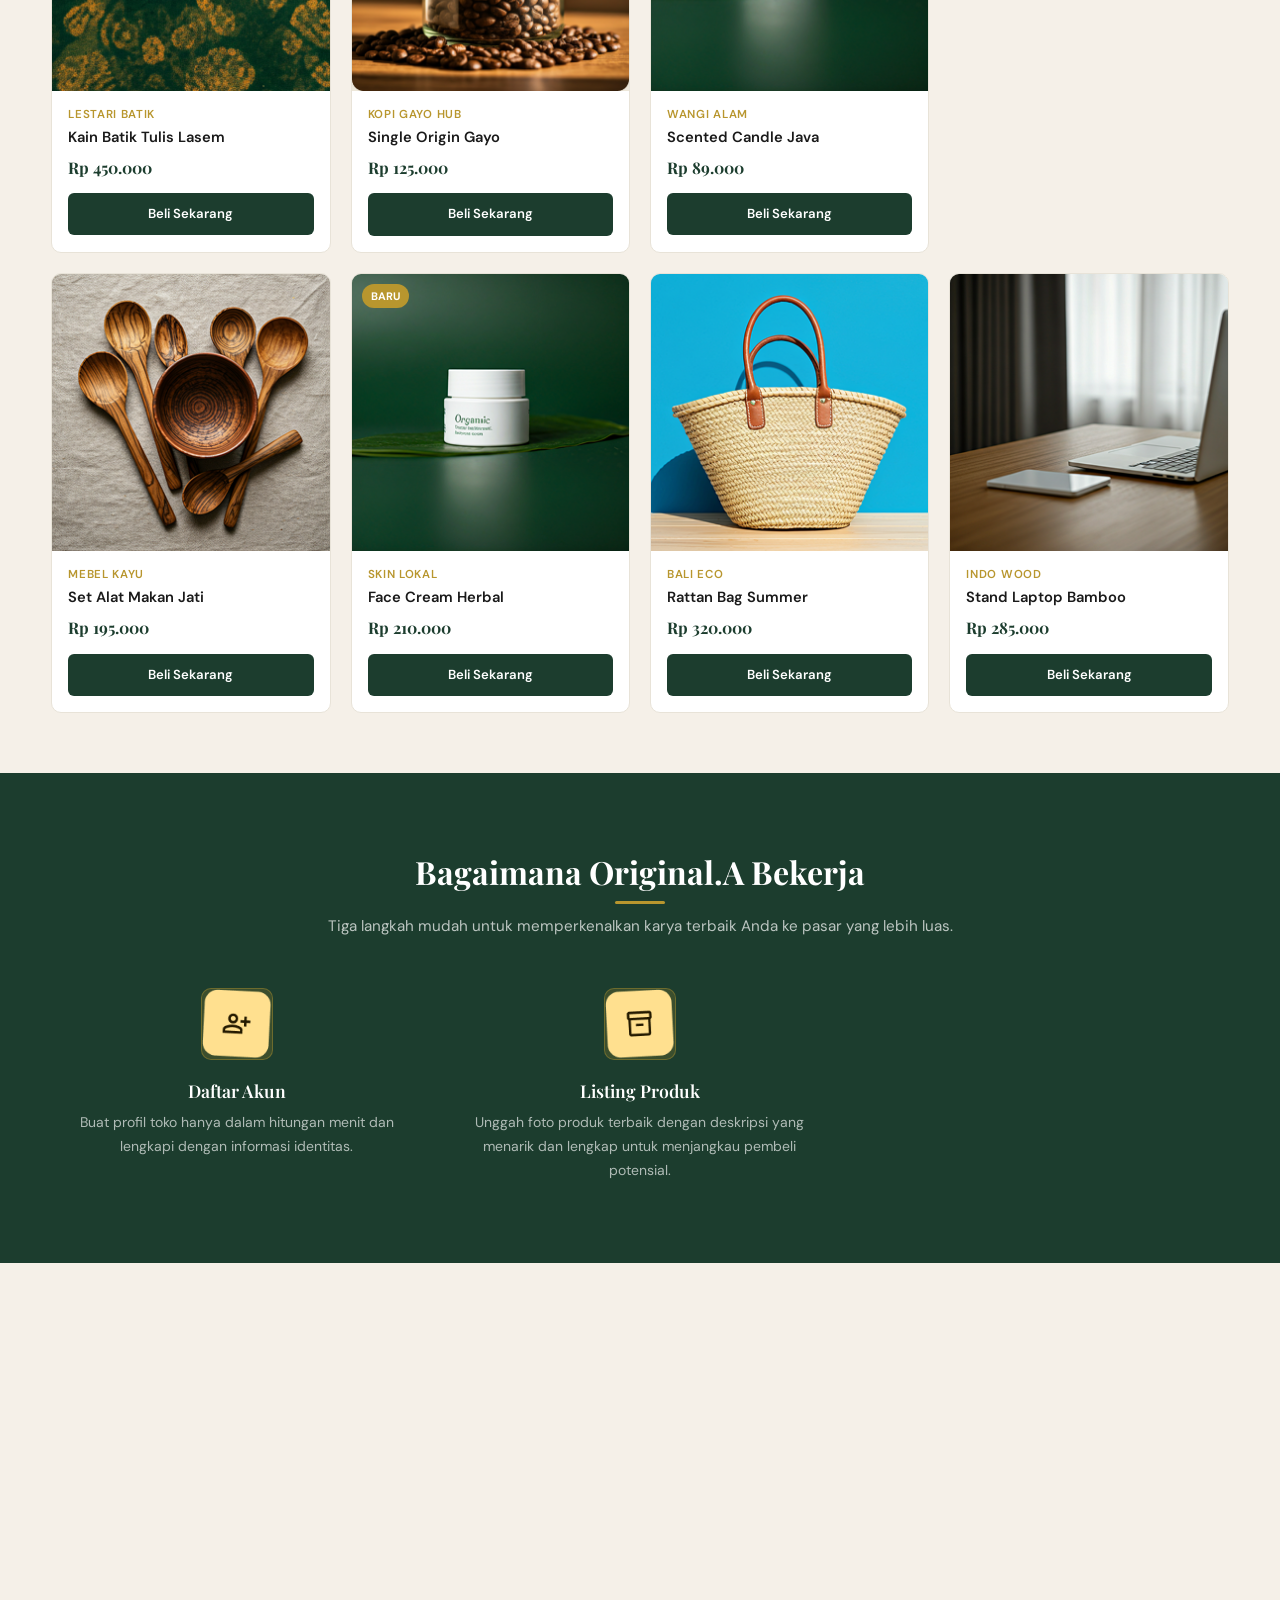
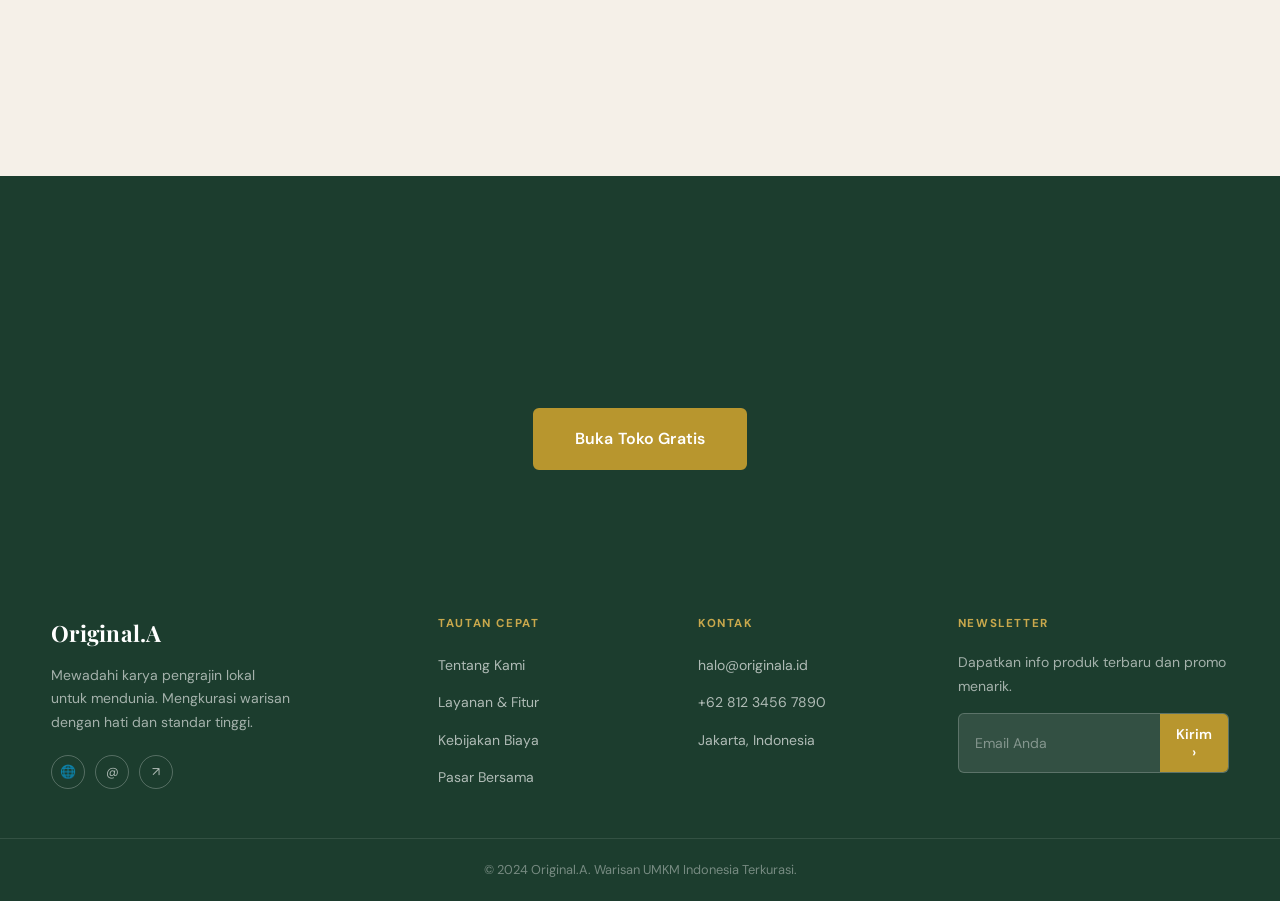
==== commit fd5250c8: "rename gambar" ====
--- a/index.html
+++ b/index.html
@@ -284,7 +284,7 @@
       </div>
       <div class="kat-item">
         <div class="kat-img">
-          <div class="img-placeholder"><img src="img/rumah (2).png" alt=""></div>
+          <div class="img-placeholder"><img src="img/rumah 2.png" alt=""></div>
           <div class="kat-overlay"><span class="kat-name">Rumah</span></div>
         </div>
       </div>
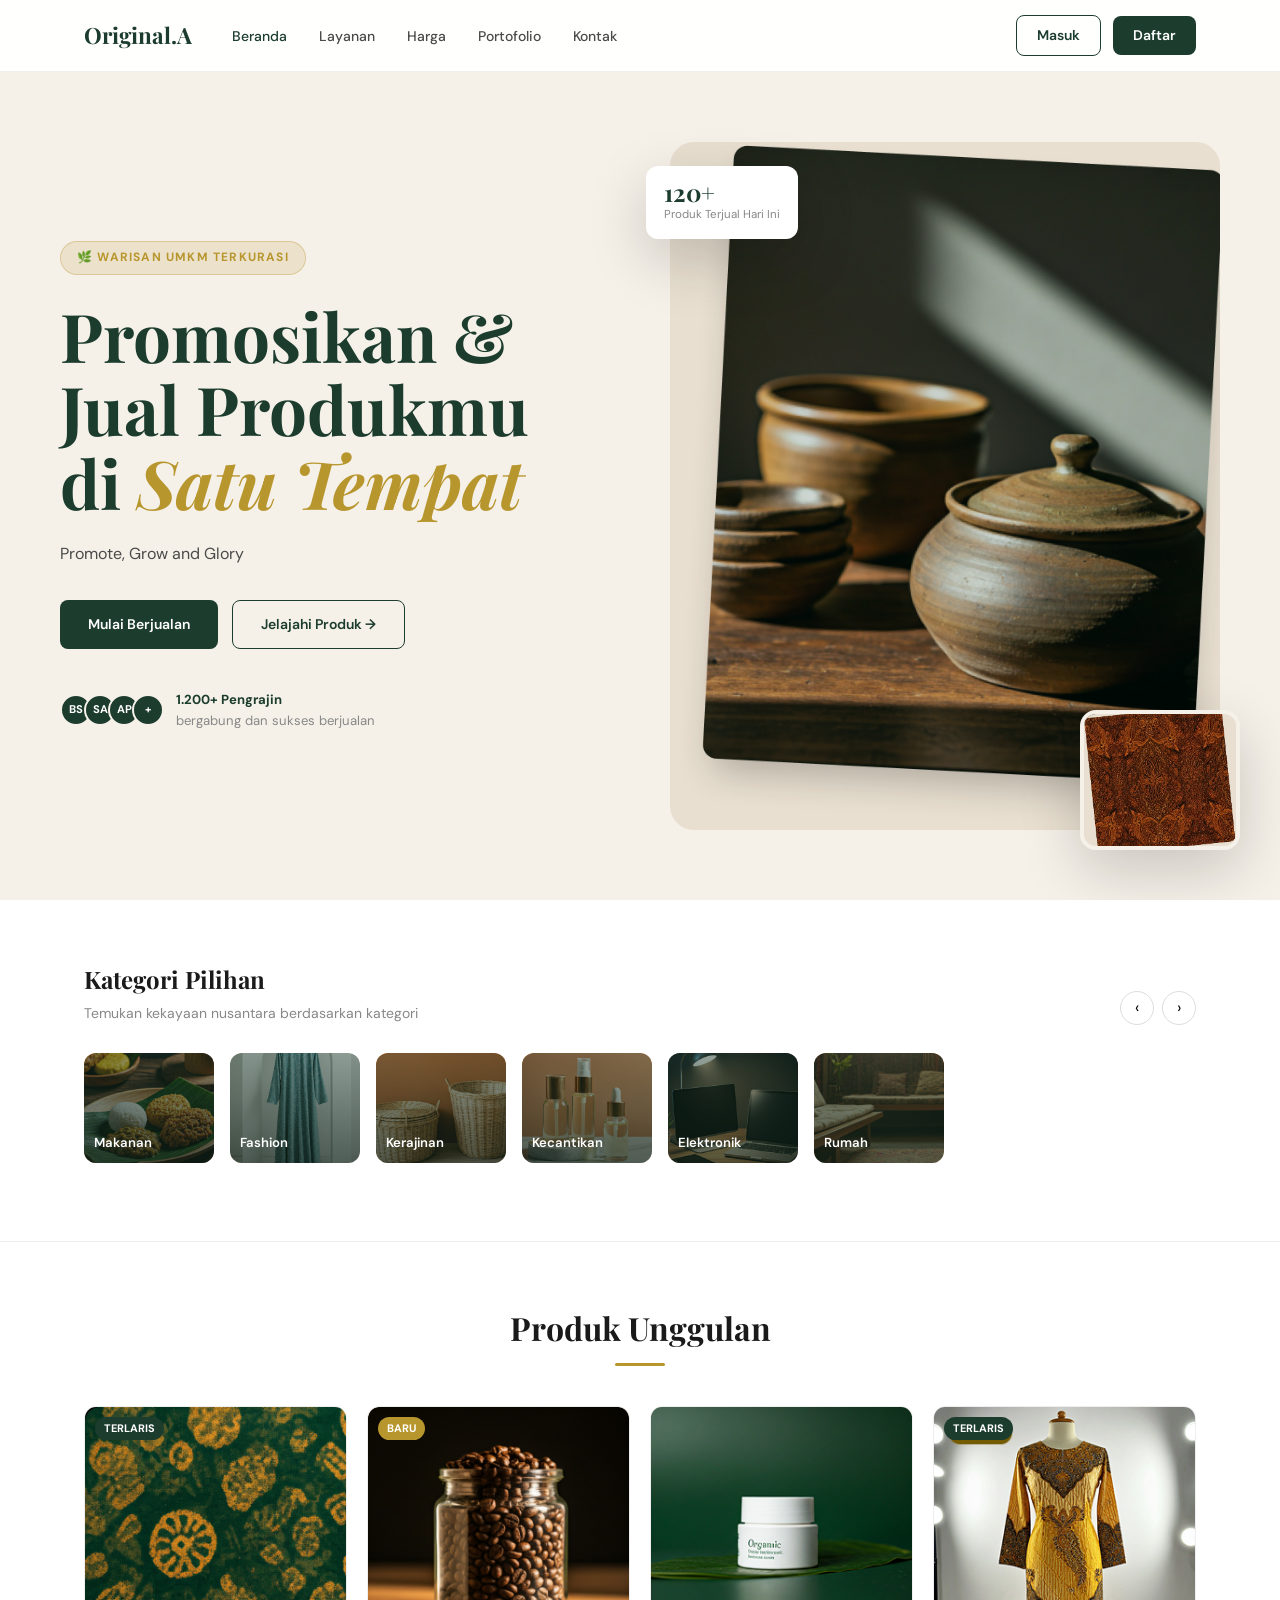
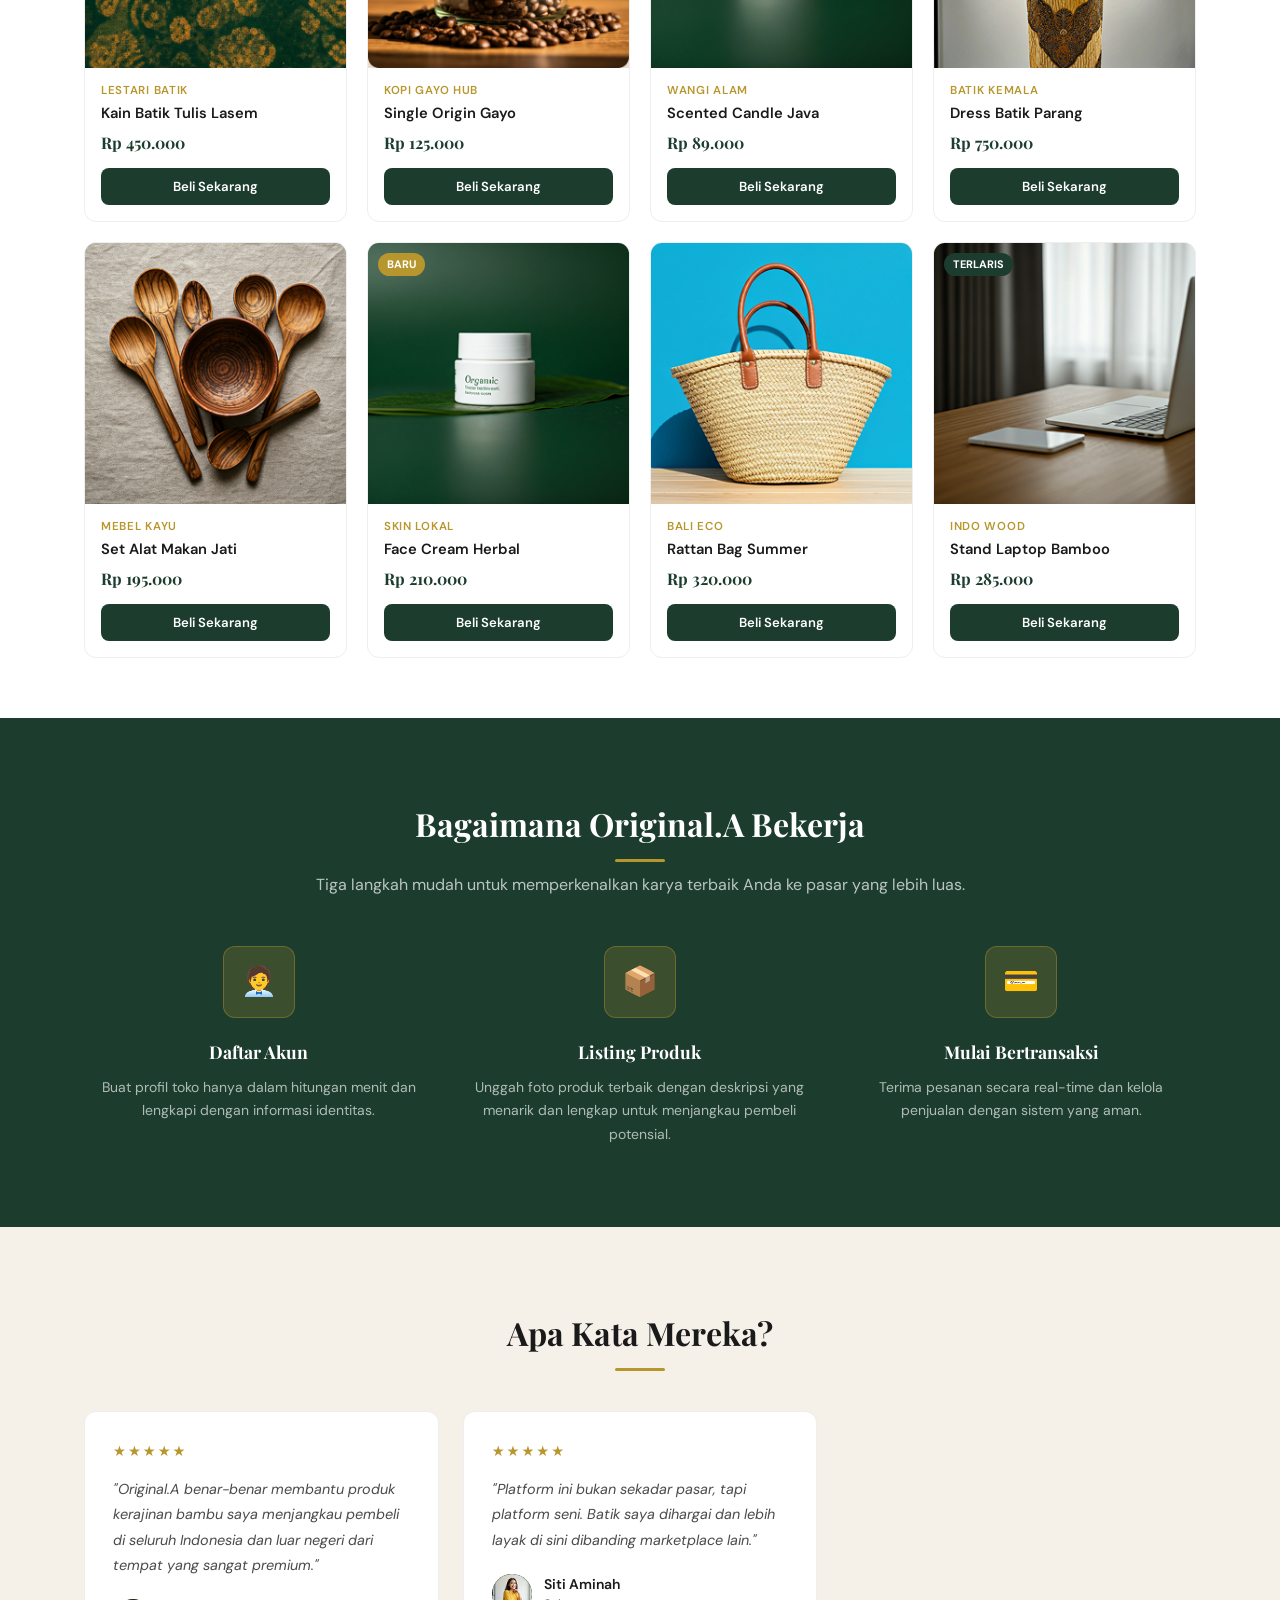
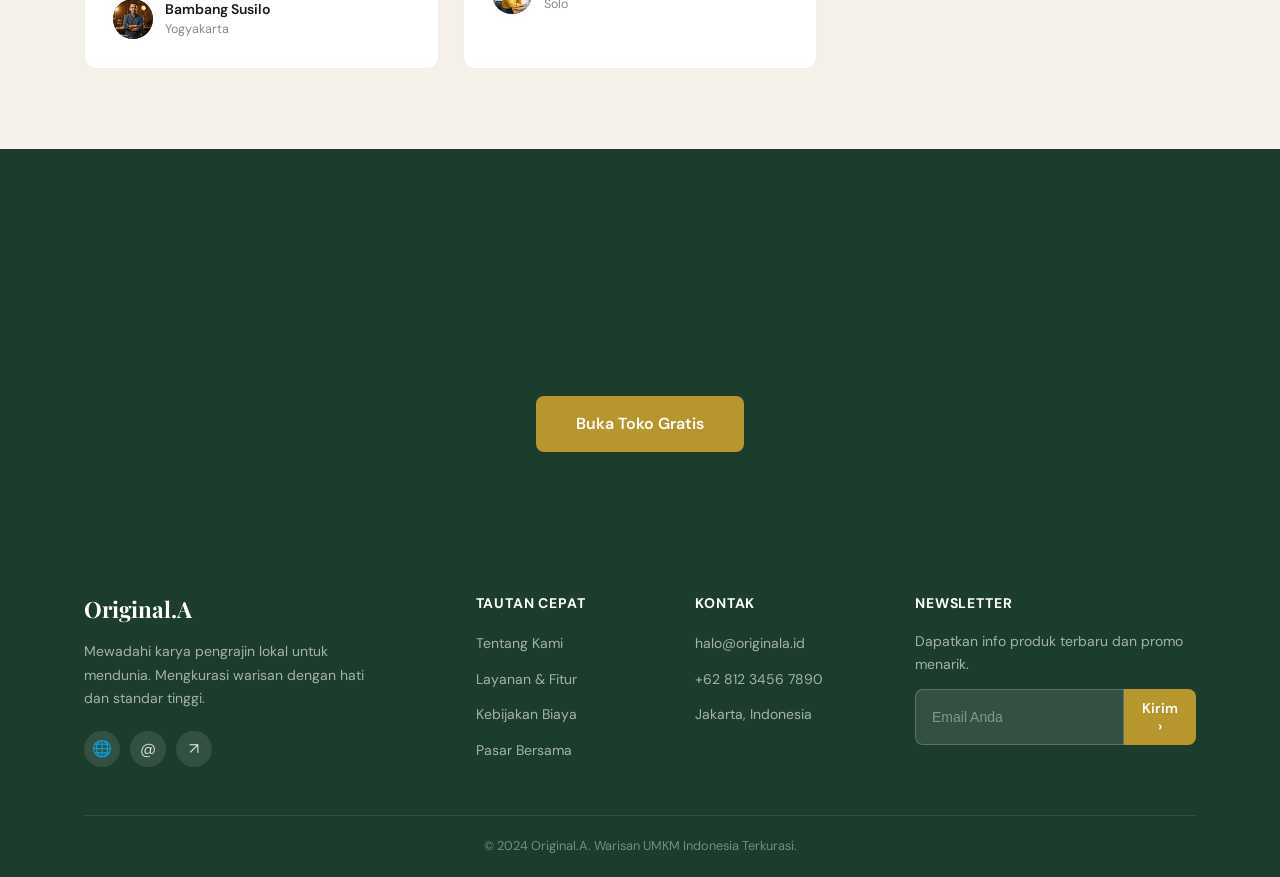
==== commit 1d3d092c: "first commmit" ====
--- a/index.html
+++ b/index.html
@@ -1,208 +1,558 @@
-#halaman_beranda
-
-
-
-
-<DOCTYPE html>
+<!DOCTYPE html>
 <html lang="id">
 <head>
   <meta charset="UTF-8"/>
   <meta name="viewport" content="width=device-width, initial-scale=1.0"/>
-  <title>Beranda — Original.A | Warisan UMKM Indonesia Terkurasi</title>
-  <link rel="stylesheet" href="style.css"/>
+  <title>Original.A | Warisan UMKM Indonesia Terkurasi</title>
+  <link href="https://fonts.googleapis.com/css2?family=Playfair+Display:ital,wght@0,500;0,700;1,500&family=DM+Sans:wght@300;400;500;600&display=swap" rel="stylesheet"/>
   <style>
+    /* ===== DESIGN TOKENS ===== */
+    :root {
+      --green: #1C3D2E;
+      --green-mid: #2A5440;
+      --green-light: #3a6b50;
+      --gold: #B8962E;
+      --gold-light: #D4AF50;
+      --cream: #F5F0E8;
+      --cream-dark: #E8DFD0;
+      --white: #FFFFFF;
+      --text-dark: #1a1a1a;
+      --text-mid: #4a4a4a;
+      --text-muted: #888;
+      --border: #ddd;
+      --border-light: #eee;
+      --nav-height: 72px;
+      --radius-sm: 8px;
+      --radius-md: 12px;
+      --radius-lg: 16px;
+      --radius-xl: 24px;
+      --shadow-sm: 0 2px 8px rgba(0,0,0,0.06);
+      --shadow-md: 0 8px 30px rgba(0,0,0,0.12);
+      --shadow-lg: 0 20px 60px rgba(0,0,0,0.18);
+      --transition: all 0.25s ease;
+      --font-display: 'Playfair Display', Georgia, serif;
+      --font-body: 'DM Sans', system-ui, sans-serif;
+    }
+
+    *, *::before, *::after { box-sizing: border-box; margin: 0; padding: 0; }
+    html { scroll-behavior: smooth; }
+    body { font-family: var(--font-body); color: var(--text-dark); background: var(--white); line-height: 1.6; }
+    img { max-width: 100%; display: block; }
+    a { text-decoration: none; color: inherit; }
+    button { cursor: pointer; border: none; background: none; font-family: inherit; }
+
+    .container { max-width: 1160px; margin: 0 auto; padding: 0 24px; }
+
+    /* ===== BUTTONS ===== */
+    .btn { display: inline-flex; align-items: center; justify-content: center; gap: 8px; padding: 12px 28px; border-radius: var(--radius-sm); font-size: 0.875rem; font-weight: 600; transition: var(--transition); cursor: pointer; border: none; }
+    .btn-primary { background: var(--green); color: var(--white); }
+    .btn-primary:hover { background: var(--green-mid); }
+    .btn-outline { background: transparent; color: var(--green); border: 1.5px solid var(--green); }
+    .btn-outline:hover { background: var(--green); color: var(--white); }
+    .btn-gold { background: var(--gold); color: var(--white); }
+    .btn-gold:hover { background: var(--gold-light); }
+
+    /* ===== NAVBAR ===== */
+    .navbar {
+      position: fixed; top: 0; left: 0; right: 0; z-index: 1000;
+      height: var(--nav-height); background: rgba(255,255,255,0.95);
+      backdrop-filter: blur(12px); border-bottom: 1px solid var(--border-light);
+      transition: var(--transition);
+    }
+    .navbar.scrolled { box-shadow: var(--shadow-sm); }
+    .nav-inner { display: flex; align-items: center; height: 100%; max-width: 1160px; margin: 0 auto; padding: 0 24px; gap: 40px; }
+    .nav-logo { font-family: var(--font-display); font-size: 1.4rem; font-weight: 700; color: var(--green); }
+    .nav-links { display: flex; list-style: none; gap: 32px; flex: 1; }
+    .nav-links a { font-size: 0.875rem; font-weight: 500; color: var(--text-mid); transition: var(--transition); }
+    .nav-links a:hover, .nav-links a.active { color: var(--green); }
+    .nav-actions { display: flex; align-items: center; gap: 12px; margin-left: auto; }
+
+    /* Guest nav */
+    .nav-masuk { font-size: 0.875rem; font-weight: 600; color: var(--green); padding: 8px 20px; border-radius: var(--radius-sm); border: 1.5px solid var(--green); transition: var(--transition); cursor: pointer; }
+    .nav-masuk:hover { background: var(--green); color: var(--white); }
+    .nav-daftar { font-size: 0.875rem; font-weight: 600; background: var(--green); color: var(--white); padding: 8px 20px; border-radius: var(--radius-sm); transition: var(--transition); cursor: pointer; }
+    .nav-daftar:hover { background: var(--green-mid); }
+
+    /* Logged-in nav */
+    .nav-user { gap: 14px; }
+    .nav-icon {
+      position: relative; width: 38px; height: 38px; border-radius: 50%;
+      display: flex; align-items: center; justify-content: center;
+      background: var(--white); border: 1px solid var(--border);
+      color: var(--green); font-size: 1rem; transition: var(--transition); cursor: pointer;
+    }
+    .nav-icon:hover { border-color: var(--green); transform: translateY(-1px); box-shadow: var(--shadow-sm); }
+    .nav-badge {
+      position: absolute; top: -4px; right: -4px; min-width: 18px; height: 18px; padding: 0 5px;
+      background: var(--gold); color: var(--white); border-radius: 100px;
+      font-size: 0.65rem; font-weight: 700; display: flex; align-items: center; justify-content: center;
+      border: 2px solid var(--cream);
+    }
+    .nav-profile {
+      display: flex; align-items: center; gap: 10px; padding: 5px 14px 5px 5px;
+      background: var(--white); border: 1px solid var(--border); border-radius: 100px;
+      transition: var(--transition); cursor: pointer; position: relative;
+    }
+    .nav-profile:hover { border-color: var(--green); box-shadow: var(--shadow-sm); }
+    .nav-avatar {
+      width: 30px; height: 30px; border-radius: 50%; background: var(--green); color: var(--white);
+      display: flex; align-items: center; justify-content: center; font-size: 0.72rem; font-weight: 700;
+    }
+    .nav-name { font-size: 0.85rem; font-weight: 600; color: var(--green); }
+
+    /* Profile dropdown */
+    .profile-dropdown {
+      position: absolute; top: calc(100% + 10px); right: 0;
+      background: var(--white); border: 1px solid var(--border-light);
+      border-radius: var(--radius-md); box-shadow: var(--shadow-md);
+      min-width: 200px; padding: 8px 0; z-index: 999;
+      opacity: 0; pointer-events: none; transform: translateY(-8px); transition: var(--transition);
+    }
+    .nav-profile:hover .profile-dropdown, .profile-dropdown.open { opacity: 1; pointer-events: all; transform: translateY(0); }
+    .dropdown-item { display: flex; align-items: center; gap: 10px; padding: 10px 16px; font-size: 0.875rem; color: var(--text-mid); transition: var(--transition); }
+    .dropdown-item:hover { background: var(--cream); color: var(--green); }
+    .dropdown-divider { height: 1px; background: var(--border-light); margin: 6px 0; }
+    .dropdown-item.logout { color: #c0392b; }
+    .dropdown-item.logout:hover { background: #fdf0f0; }
+
+    /* Notif dropdown */
+    .notif-wrapper { position: relative; }
+    .notif-dropdown {
+      position: absolute; top: calc(100% + 10px); right: 0;
+      background: var(--white); border: 1px solid var(--border-light);
+      border-radius: var(--radius-md); box-shadow: var(--shadow-md);
+      width: 300px; z-index: 999;
+      opacity: 0; pointer-events: none; transform: translateY(-8px); transition: var(--transition);
+    }
+    .notif-dropdown.open { opacity: 1; pointer-events: all; transform: translateY(0); }
+    .notif-header { padding: 14px 16px; font-size: 0.875rem; font-weight: 700; color: var(--text-dark); border-bottom: 1px solid var(--border-light); display: flex; justify-content: space-between; align-items: center; }
+    .notif-header span { font-size: 0.75rem; color: var(--gold); font-weight: 600; cursor: pointer; }
+    .notif-item { padding: 12px 16px; display: flex; gap: 10px; align-items: flex-start; border-bottom: 1px solid var(--border-light); transition: var(--transition); cursor: pointer; }
+    .notif-item:last-child { border-bottom: none; }
+    .notif-item:hover { background: var(--cream); }
+    .notif-item.unread { background: rgba(184,150,46,0.05); }
+    .notif-dot { width: 8px; height: 8px; border-radius: 50%; background: var(--gold); margin-top: 4px; flex-shrink: 0; }
+    .notif-text { font-size: 0.8rem; color: var(--text-mid); line-height: 1.5; }
+    .notif-time { font-size: 0.72rem; color: var(--text-muted); margin-top: 2px; }
+
+    /* Cart dropdown */
+    .cart-wrapper { position: relative; }
+    .cart-dropdown {
+      position: absolute; top: calc(100% + 10px); right: 0;
+      background: var(--white); border: 1px solid var(--border-light);
+      border-radius: var(--radius-md); box-shadow: var(--shadow-md);
+      width: 320px; z-index: 999;
+      opacity: 0; pointer-events: none; transform: translateY(-8px); transition: var(--transition);
+    }
+    .cart-dropdown.open { opacity: 1; pointer-events: all; transform: translateY(0); }
+    .cart-header { padding: 14px 16px; font-size: 0.875rem; font-weight: 700; color: var(--text-dark); border-bottom: 1px solid var(--border-light); }
+    .cart-item { padding: 12px 16px; display: flex; gap: 12px; align-items: center; border-bottom: 1px solid var(--border-light); }
+    .cart-item-img { width: 48px; height: 48px; border-radius: var(--radius-sm); background: var(--cream-dark); overflow: hidden; flex-shrink: 0; }
+    .cart-item-img img { width: 100%; height: 100%; object-fit: cover; }
+    .cart-item-name { font-size: 0.82rem; font-weight: 600; color: var(--text-dark); }
+    .cart-item-price { font-size: 0.82rem; font-weight: 700; color: var(--green); }
+    .cart-item-qty { font-size: 0.72rem; color: var(--text-muted); }
+    .cart-footer { padding: 14px 16px; }
+    .cart-total { display: flex; justify-content: space-between; font-size: 0.875rem; font-weight: 700; color: var(--text-dark); margin-bottom: 12px; }
+    .cart-total span:last-child { color: var(--green); font-family: var(--font-display); }
+    .btn-checkout-cart { width: 100%; padding: 12px; background: var(--green); color: var(--white); border-radius: var(--radius-sm); font-weight: 600; font-size: 0.875rem; transition: var(--transition); }
+    .btn-checkout-cart:hover { background: var(--green-mid); }
+
+    .nav-toggle { display: none; flex-direction: column; gap: 5px; padding: 4px; }
+    .nav-toggle span { width: 22px; height: 2px; background: var(--green); border-radius: 2px; display: block; }
+
+    /* ===== AUTH TOGGLE DEMO BAR ===== */
+    .auth-demo-bar {
+      position: fixed; bottom: 24px; left: 50%; transform: translateX(-50%);
+      background: var(--green); color: var(--white); border-radius: 100px;
+      padding: 10px 6px 10px 18px; display: flex; align-items: center; gap: 10px;
+      box-shadow: var(--shadow-lg); z-index: 2000; font-size: 0.82rem; font-weight: 500;
+      white-space: nowrap;
+    }
+    .auth-demo-bar .toggle-label { opacity: 0.75; }
+    .auth-toggle-btn {
+      background: rgba(255,255,255,0.15); border: 1px solid rgba(255,255,255,0.3);
+      color: var(--white); border-radius: 100px; padding: 7px 18px;
+      font-size: 0.8rem; font-weight: 700; transition: var(--transition); cursor: pointer;
+    }
+    .auth-toggle-btn:hover { background: rgba(255,255,255,0.25); }
+
+    /* ===== FADE UP ===== */
+    .fade-up { opacity: 0; transform: translateY(24px); transition: opacity 0.6s ease, transform 0.6s ease; }
+    .fade-up.visible { opacity: 1; transform: translateY(0); }
+
+    /* ===== DIVIDER ===== */
+    .divider { height: 1px; background: var(--border-light); margin: 0; }
+
+    /* ===== SCROLL TOP ===== */
+    .scroll-top {
+      position: fixed; bottom: 28px; right: 28px; width: 44px; height: 44px;
+      background: var(--green); color: var(--white); border-radius: 50%;
+      display: flex; align-items: center; justify-content: center; font-size: 1.2rem;
+      opacity: 0; pointer-events: none; transition: var(--transition); z-index: 900;
+    }
+    .scroll-top.show { opacity: 1; pointer-events: all; }
+
     /* ===== HERO ===== */
     .hero {
-      min-height:100vh; display:flex; align-items:center;
-      padding-top:var(--nav-height); background:var(--cream); overflow:hidden; position:relative;
-    }
-    .hero .container {
-      display:grid; grid-template-columns:1fr 1fr; gap:60px; align-items:center; padding:60px 0;
-    }
+      min-height: 100vh; display: flex; align-items: center;
+      padding-top: var(--nav-height); background: var(--cream); overflow: hidden; position: relative;
+    }
+    .hero .container { display: grid; grid-template-columns: 1fr 1fr; gap: 60px; align-items: center; padding: 60px 0; }
     .hero-badge {
-      display:inline-flex; align-items:center; gap:8px;
-      background:rgba(184,150,46,0.15); border:1px solid rgba(184,150,46,0.35);
-      border-radius:100px; padding:6px 16px;
-      font-size:0.75rem; font-weight:700; letter-spacing:0.1em; text-transform:uppercase;
-      color:var(--gold); margin-bottom:24px;
-    }
-    .hero h1 {
-      font-size:clamp(2.6rem,5.5vw,4.2rem); line-height:1.1;
-      margin-bottom:20px; color:var(--green);
-    }
-    .hero h1 span { color:var(--gold); font-style:italic; }
-    .hero-desc { font-size:1rem; line-height:1.75; color:var(--text-mid); margin-bottom:32px; max-width:440px; }
-    .hero-actions { display:flex; gap:14px; flex-wrap:wrap; margin-bottom:40px; }
-    .hero-trust { display:flex; align-items:center; gap:12px; }
-    .trust-avatars { display:flex; }
+      display: inline-flex; align-items: center; gap: 8px;
+      background: rgba(184,150,46,0.15); border: 1px solid rgba(184,150,46,0.35);
+      border-radius: 100px; padding: 6px 16px;
+      font-size: 0.75rem; font-weight: 700; letter-spacing: 0.1em; text-transform: uppercase;
+      color: var(--gold); margin-bottom: 24px;
+    }
+    .hero h1 { font-family: var(--font-display); font-size: clamp(2.6rem, 5.5vw, 4.2rem); line-height: 1.1; margin-bottom: 20px; color: var(--green); }
+    .hero h1 span { color: var(--gold); font-style: italic; }
+    .hero-desc { font-size: 1rem; line-height: 1.75; color: var(--text-mid); margin-bottom: 32px; max-width: 440px; }
+    .hero-actions { display: flex; gap: 14px; flex-wrap: wrap; margin-bottom: 40px; }
+    .hero-trust { display: flex; align-items: center; gap: 12px; }
+    .trust-avatars { display: flex; }
     .trust-avatars span {
-      width:32px; height:32px; border-radius:50%; background:var(--green);
-      color:var(--white); display:flex; align-items:center; justify-content:center;
-      font-size:0.7rem; font-weight:700; border:2px solid var(--cream); margin-left:-8px;
-    }
-    .trust-avatars span:first-child { margin-left:0; }
-    .trust-text { font-size:0.82rem; color:var(--text-muted); }
-    .trust-text strong { color:var(--green); display:block; }
-
-    /* Hero Visual */
-    .hero-visual { position:relative; }
-    .hero-img-main {
-      width:100%; aspect-ratio:4/5; border-radius:var(--radius-xl);
-      overflow:hidden; background:#D4C5A9; position:relative;
-    }
-    .hero-img-main img { width:100%; height:100%; object-fit:cover; }
-    .hero-img-thumb {
-      position:absolute; bottom:-20px; right:-20px;
-      width:160px; height:140px; border-radius:var(--radius-lg);
-      overflow:hidden; border:4px solid var(--cream); box-shadow:var(--shadow-lg);
-    }
-    .hero-img-thumb img { width:100%; height:100%; object-fit:cover; }
-    .hero-stat-card {
-      position:absolute; top:24px; left:-24px;
-      background:var(--white); border-radius:var(--radius-md);
-      padding:14px 18px; box-shadow:var(--shadow-lg);
-    }
-    .hero-stat-card .stat-num { font-family:var(--font-display); font-size:1.5rem; font-weight:700; color:var(--green); line-height:1; }
-    .hero-stat-card .stat-lbl { font-size:0.72rem; color:var(--text-muted); margin-top:2px; }
+      width: 32px; height: 32px; border-radius: 50%; background: var(--green);
+      color: var(--white); display: flex; align-items: center; justify-content: center;
+      font-size: 0.7rem; font-weight: 700; border: 2px solid var(--cream); margin-left: -8px;
+    }
+    .trust-avatars span:first-child { margin-left: 0; }
+    .trust-text { font-size: 0.82rem; color: var(--text-muted); }
+    .trust-text strong { color: var(--green); display: block; }
+    .hero-visual { position: relative; }
+    .hero-img-main { width: 100%; aspect-ratio: 4/5; border-radius: var(--radius-xl); overflow: hidden; background: #D4C5A9; position: relative; }
+    .hero-img-main img { width: 100%; height: 100%; object-fit: cover; }
+    .hero-img-thumb { position: absolute; bottom: -20px; right: -20px; width: 160px; height: 140px; border-radius: var(--radius-lg); overflow: hidden; border: 4px solid var(--cream); box-shadow: var(--shadow-lg); }
+    .hero-img-thumb img { width: 100%; height: 100%; object-fit: cover; }
+    .hero-stat-card { position: absolute; top: 24px; left: -24px; background: var(--white); border-radius: var(--radius-md); padding: 14px 18px; box-shadow: var(--shadow-lg); }
+    .hero-stat-card .stat-num { font-family: var(--font-display); font-size: 1.5rem; font-weight: 700; color: var(--green); line-height: 1; }
+    .hero-stat-card .stat-lbl { font-size: 0.72rem; color: var(--text-muted); margin-top: 2px; }
 
     /* ===== KATEGORI ===== */
-    .kategori-section { padding:60px 0; }
-    .section-header { display:flex; align-items:flex-end; justify-content:space-between; margin-bottom:28px; }
-    .section-header h2 { font-size:1.5rem; }
-    .section-header p { font-size:0.875rem; color:var(--text-muted); margin-top:4px; }
-    .kategori-scroll { display:flex; gap:16px; overflow-x:auto; padding-bottom:8px; scrollbar-width:none; }
-    .kategori-scroll::-webkit-scrollbar { display:none; }
-    .kat-item {
-      flex-shrink:0; width:130px; cursor:pointer; text-align:center; transition:var(--transition);
-    }
-    .kat-item:hover { transform:translateY(-4px); }
-    .kat-img {
-      width:130px; height:110px; border-radius:var(--radius-md); overflow:hidden;
-      background:var(--cream-dark); margin-bottom:10px; position:relative;
-    }
-    .kat-img img { width:100%; height:100%; object-fit:cover; }
-    .kat-overlay {
-      position:absolute; inset:0; background:rgba(28,61,46,0.4);
-      display:flex; align-items:flex-end; padding:10px;
-      border-radius:var(--radius-md);
-    }
-    .kat-name { font-size:0.82rem; font-weight:600; color:var(--white); }
+    .kategori-section { padding: 60px 0; }
+    .section-header { display: flex; align-items: flex-end; justify-content: space-between; margin-bottom: 28px; }
+    .section-header h2 { font-family: var(--font-display); font-size: 1.5rem; }
+    .section-header p { font-size: 0.875rem; color: var(--text-muted); margin-top: 4px; }
+    .kategori-scroll { display: flex; gap: 16px; overflow-x: auto; padding-bottom: 8px; scrollbar-width: none; }
+    .kategori-scroll::-webkit-scrollbar { display: none; }
+    .kat-item { flex-shrink: 0; width: 130px; cursor: pointer; text-align: center; transition: var(--transition); }
+    .kat-item:hover { transform: translateY(-4px); }
+    .kat-img { width: 130px; height: 110px; border-radius: var(--radius-md); overflow: hidden; background: var(--cream-dark); margin-bottom: 10px; position: relative; }
+    .kat-img img { width: 100%; height: 100%; object-fit: cover; }
+    .kat-overlay { position: absolute; inset: 0; background: rgba(28,61,46,0.4); display: flex; align-items: flex-end; padding: 10px; border-radius: var(--radius-md); }
+    .kat-name { font-size: 0.82rem; font-weight: 600; color: var(--white); }
 
     /* ===== PRODUK UNGGULAN ===== */
-    .produk-section { padding:60px 0; }
-    .section-title-center { text-align:center; margin-bottom:40px; }
-    .section-title-center h2 { font-size:2rem; margin-bottom:6px; }
-    .section-title-center h2::after {
-      content:''; display:block; width:50px; height:3px;
-      background:var(--gold); margin:10px auto 0; border-radius:2px;
-    }
-    .produk-grid { display:grid; grid-template-columns:repeat(4,1fr); gap:20px; }
-    .produk-card {
-      background:var(--white); border-radius:var(--radius-md);
-      overflow:hidden; border:1px solid var(--border-light); transition:var(--transition);
-    }
-    .produk-card:hover { box-shadow:var(--shadow-md); transform:translateY(-4px); }
-    .produk-img {
-      width:100%; aspect-ratio:1/1; background:var(--cream-dark);
-      position:relative; overflow:hidden;
-    }
-    .produk-img img { width:100%; height:100%; object-fit:cover; transition:var(--transition); }
-    .produk-card:hover .produk-img img { transform:scale(1.05); }
-    .produk-label {
-      position:absolute; top:10px; left:10px;
-      background:var(--green); color:var(--white);
-      font-size:0.68rem; font-weight:700; padding:3px 9px; border-radius:100px; text-transform:uppercase;
-    }
-    .produk-label.new  { background:var(--gold); }
-    .produk-info { padding:14px 16px 16px; }
-    .produk-toko { font-size:0.72rem; color:var(--gold); font-weight:600; text-transform:uppercase; letter-spacing:0.06em; margin-bottom:4px; }
-    .produk-nama { font-size:0.92rem; font-weight:600; color:var(--text-dark); margin-bottom:6px; line-height:1.35; }
-    .produk-harga { font-family:var(--font-display); font-size:1rem; font-weight:700; color:var(--green); margin-bottom:12px; }
-    .btn-beli {
-      width:100%; padding:10px; background:var(--green); color:var(--white);
-      border-radius:var(--radius-sm); font-size:0.82rem; font-weight:600;
-      transition:var(--transition); text-align:center; display:block;
-    }
-    .btn-beli:hover { background:var(--green-mid); }
+    .produk-section { padding: 60px 0; }
+    .section-title-center { text-align: center; margin-bottom: 40px; }
+    .section-title-center h2 { font-family: var(--font-display); font-size: 2rem; margin-bottom: 6px; }
+    .section-title-center h2::after { content: ''; display: block; width: 50px; height: 3px; background: var(--gold); margin: 10px auto 0; border-radius: 2px; }
+    .produk-grid { display: grid; grid-template-columns: repeat(4,1fr); gap: 20px; }
+    .produk-card { background: var(--white); border-radius: var(--radius-md); overflow: hidden; border: 1px solid var(--border-light); transition: var(--transition); cursor: pointer; }
+    .produk-card:hover { box-shadow: var(--shadow-md); transform: translateY(-4px); }
+    .produk-img { width: 100%; aspect-ratio: 1/1; background: var(--cream-dark); position: relative; overflow: hidden; }
+    .produk-img img { width: 100%; height: 100%; object-fit: cover; transition: var(--transition); }
+    .produk-card:hover .produk-img img { transform: scale(1.05); }
+    .produk-label { position: absolute; top: 10px; left: 10px; background: var(--green); color: var(--white); font-size: 0.68rem; font-weight: 700; padding: 3px 9px; border-radius: 100px; text-transform: uppercase; }
+    .produk-label.new { background: var(--gold); }
+    .produk-info { padding: 14px 16px 16px; }
+    .produk-toko { font-size: 0.72rem; color: var(--gold); font-weight: 600; text-transform: uppercase; letter-spacing: 0.06em; margin-bottom: 4px; }
+    .produk-nama { font-size: 0.92rem; font-weight: 600; color: var(--text-dark); margin-bottom: 6px; line-height: 1.35; }
+    .produk-harga { font-family: var(--font-display); font-size: 1rem; font-weight: 700; color: var(--green); margin-bottom: 12px; }
+    .btn-beli { width: 100%; padding: 10px; background: var(--green); color: var(--white); border-radius: var(--radius-sm); font-size: 0.82rem; font-weight: 600; transition: var(--transition); text-align: center; display: block; border: none; cursor: pointer; }
+    .btn-beli:hover { background: var(--green-mid); }
 
     /* ===== CARA KERJA ===== */
-    .cara-kerja { background:var(--green); padding:80px 0; }
-    .cara-kerja .section-title-center h2 { color:var(--white); }
-    .cara-kerja .section-title-center h2::after { background:var(--gold); }
-    .cara-kerja .section-title-center p { color:rgba(255,255,255,0.7); }
-    .cara-grid { display:grid; grid-template-columns:repeat(3,1fr); gap:32px; margin-top:48px; }
-    .cara-item { text-align:center; }
-    .cara-icon {
-      width:72px; height:72px; background:rgba(184,150,46,0.2); border:1px solid rgba(184,150,46,0.4);
-      border-radius:var(--radius-md); display:flex; align-items:center; justify-content:center;
-      font-size:1.8rem; margin:0 auto 20px;
-    }
-    .cara-item h3 { color:var(--white); font-size:1.1rem; margin-bottom:10px; }
-    .cara-item p  { color:rgba(255,255,255,0.65); font-size:0.875rem; line-height:1.7; }
+    .cara-kerja { background: var(--green); padding: 80px 0; }
+    .cara-kerja .section-title-center h2 { color: var(--white); }
+    .cara-kerja .section-title-center h2::after { background: var(--gold); }
+    .cara-grid { display: grid; grid-template-columns: repeat(3,1fr); gap: 32px; margin-top: 48px; }
+    .cara-item { text-align: center; }
+    .cara-icon { width: 72px; height: 72px; background: rgba(184,150,46,0.2); border: 1px solid rgba(184,150,46,0.4); border-radius: var(--radius-md); display: flex; align-items: center; justify-content: center; font-size: 1.8rem; margin: 0 auto 20px; }
+    .cara-item h3 { font-family: var(--font-display); color: var(--white); font-size: 1.1rem; margin-bottom: 10px; }
+    .cara-item p { color: rgba(255,255,255,0.65); font-size: 0.875rem; line-height: 1.7; }
 
     /* ===== TESTIMONI ===== */
-    .testimoni-section { padding:80px 0; background:var(--cream); }
-    .testi-grid { display:grid; grid-template-columns:repeat(3,1fr); gap:24px; }
-    .testi-card {
-      background:var(--white); border:1px solid var(--border-light);
-      border-radius:var(--radius-md); padding:28px; transition:var(--transition);
-    }
-    .testi-card:hover { box-shadow:var(--shadow-md); }
-    .stars { color:var(--gold); font-size:0.9rem; letter-spacing:2px; margin-bottom:14px; }
-    .testi-text { font-size:0.9rem; color:var(--text-mid); line-height:1.75; margin-bottom:20px; font-style:italic; }
-    .testi-author { display:flex; align-items:center; gap:12px; }
-    .testi-avatar {
-      width:40px; height:40px; border-radius:50%;
-      background:var(--green); color:var(--white);
-      display:flex; align-items:center; justify-content:center; font-weight:700; font-size:0.9rem; flex-shrink:0;
-    }
-    .testi-name  { font-size:0.875rem; font-weight:600; color:var(--text-dark); }
-    .testi-lokasi{ font-size:0.78rem; color:var(--text-muted); }
+    .testimoni-section { padding: 80px 0; background: var(--cream); }
+    .testi-grid { display: grid; grid-template-columns: repeat(3,1fr); gap: 24px; }
+    .testi-card { background: var(--white); border: 1px solid var(--border-light); border-radius: var(--radius-md); padding: 28px; transition: var(--transition); }
+    .testi-card:hover { box-shadow: var(--shadow-md); }
+    .stars { color: var(--gold); font-size: 0.9rem; letter-spacing: 2px; margin-bottom: 14px; }
+    .testi-text { font-size: 0.9rem; color: var(--text-mid); line-height: 1.75; margin-bottom: 20px; font-style: italic; }
+    .testi-author { display: flex; align-items: center; gap: 12px; }
+    .testi-avatar { width: 40px; height: 40px; border-radius: 50%; background: var(--green); color: var(--white); display: flex; align-items: center; justify-content: center; font-weight: 700; font-size: 0.9rem; flex-shrink: 0; overflow: hidden; }
+    .testi-avatar img { width: 100%; height: 100%; object-fit: cover; }
+    .testi-name { font-size: 0.875rem; font-weight: 600; color: var(--text-dark); }
+    .testi-lokasi { font-size: 0.78rem; color: var(--text-muted); }
 
     /* ===== CTA BOTTOM ===== */
-    .cta-bottom {
-      background:var(--green); padding:80px 0; text-align:center;
-    }
-    .cta-bottom h2 { color:var(--white); font-size:clamp(1.8rem,4vw,2.8rem); margin-bottom:12px; }
-    .cta-bottom p  { color:rgba(255,255,255,0.7); font-size:1rem; margin-bottom:32px; max-width:480px; margin-left:auto; margin-right:auto; }
-    .cta-bottom .btn-gold { font-size:1rem; padding:15px 40px; border-radius:var(--radius-sm); }
+    .cta-bottom { background: var(--green); padding: 80px 0; text-align: center; }
+    .cta-bottom h2 { font-family: var(--font-display); color: var(--white); font-size: clamp(1.8rem,4vw,2.8rem); margin-bottom: 12px; }
+    .cta-bottom p { color: rgba(255,255,255,0.7); font-size: 1rem; margin-bottom: 32px; max-width: 480px; margin-left: auto; margin-right: auto; }
+    .cta-bottom .btn-gold { font-size: 1rem; padding: 15px 40px; border-radius: var(--radius-sm); }
 
     /* img placeholders */
-    .img-placeholder { background:var(--cream-dark); display:flex; align-items:center; justify-content:center; font-size:2rem; color:var(--text-muted); width:100%; height:100%; }
-
-    @media(max-width:1024px){ .produk-grid { grid-template-columns:repeat(2,1fr); } }
-    @media(max-width:768px){
-      .hero .container { grid-template-columns:1fr; }
-      .hero-visual { display:none; }
-      .cara-grid  { grid-template-columns:1fr; }
-      .testi-grid { grid-template-columns:1fr; }
-      .produk-grid{ grid-template-columns:repeat(2,1fr); }
-    }
-    @media(max-width:480px){ .produk-grid{ grid-template-columns:1fr; } }
+    .img-placeholder { background: var(--cream-dark); display: flex; align-items: center; justify-content: center; font-size: 2rem; color: var(--text-muted); width: 100%; height: 100%; }
+
+    /* ===== FOOTER ===== */
+    footer { background: var(--green); color: rgba(255,255,255,0.8); padding-top: 60px; }
+    .footer-top { display: grid; grid-template-columns: 2fr 1fr 1fr 1.5fr; gap: 48px; padding-bottom: 48px; border-bottom: 1px solid rgba(255,255,255,0.1); }
+    .footer-brand p { font-size: 0.875rem; line-height: 1.7; color: rgba(255,255,255,0.6); max-width: 280px; margin-top: 10px; }
+    .footer-socials { display: flex; gap: 10px; margin-top: 20px; }
+    .footer-socials a { width: 36px; height: 36px; border-radius: 50%; background: rgba(255,255,255,0.1); display: flex; align-items: center; justify-content: center; font-size: 1rem; transition: var(--transition); }
+    .footer-socials a:hover { background: var(--gold); }
+    .footer-col h5 { font-size: 0.875rem; font-weight: 700; color: var(--white); margin-bottom: 16px; text-transform: uppercase; letter-spacing: 0.06em; }
+    .footer-col ul { list-style: none; display: flex; flex-direction: column; gap: 10px; }
+    .footer-col ul li a { font-size: 0.875rem; color: rgba(255,255,255,0.6); transition: var(--transition); }
+    .footer-col ul li a:hover { color: var(--gold); }
+    .newsletter-form { display: flex; }
+    .newsletter-form input { flex: 1; padding: 10px 16px; background: rgba(255,255,255,0.1); border: 1px solid rgba(255,255,255,0.2); border-radius: var(--radius-sm) 0 0 var(--radius-sm); color: var(--white); font-size: 0.875rem; outline: none; }
+    .newsletter-form input::placeholder { color: rgba(255,255,255,0.4); }
+    .newsletter-form button { padding: 10px 18px; background: var(--gold); color: var(--white); font-weight: 600; border-radius: 0 var(--radius-sm) var(--radius-sm) 0; font-size: 0.875rem; transition: var(--transition); }
+    .newsletter-form button:hover { background: var(--gold-light); }
+    .footer-bottom { padding: 20px 0; text-align: center; font-size: 0.8rem; color: rgba(255,255,255,0.4); }
+
+    /* =============================================
+       PRODUCT DETAIL MODAL
+    ============================================= */
+    .modal-overlay {
+      position: fixed; inset: 0; background: rgba(0,0,0,0.6);
+      backdrop-filter: blur(4px); z-index: 2000;
+      display: flex; align-items: center; justify-content: center;
+      opacity: 0; pointer-events: none; transition: opacity 0.3s ease;
+      padding: 20px;
+    }
+    .modal-overlay.active { opacity: 1; pointer-events: all; }
+    .modal-box {
+      background: var(--white); border-radius: var(--radius-xl);
+      width: 100%; max-width: 860px; max-height: 90vh;
+      overflow-y: auto; position: relative;
+      transform: translateY(20px) scale(0.97);
+      transition: transform 0.3s ease;
+      scrollbar-width: thin;
+    }
+    .modal-overlay.active .modal-box { transform: translateY(0) scale(1); }
+    .modal-close {
+      position: absolute; top: 16px; right: 16px; z-index: 10;
+      width: 36px; height: 36px; border-radius: 50%;
+      background: rgba(0,0,0,0.08); display: flex; align-items: center; justify-content: center;
+      font-size: 1.1rem; color: var(--text-dark); transition: var(--transition);
+    }
+    .modal-close:hover { background: rgba(0,0,0,0.15); }
+    .modal-content { display: grid; grid-template-columns: 1fr 1fr; }
+    .modal-gallery { padding: 24px; }
+    .modal-main-img { width: 100%; aspect-ratio: 1/1; border-radius: var(--radius-lg); overflow: hidden; background: var(--cream-dark); margin-bottom: 12px; position: relative; }
+    .modal-main-img img { width: 100%; height: 100%; object-fit: cover; }
+    .modal-badge-img { position: absolute; top: 12px; left: 12px; background: var(--green); color: var(--white); font-size: 0.68rem; font-weight: 700; padding: 4px 10px; border-radius: 100px; text-transform: uppercase; }
+    .modal-thumbs { display: flex; gap: 8px; }
+    .modal-thumb { width: 68px; height: 68px; border-radius: var(--radius-sm); overflow: hidden; cursor: pointer; border: 2px solid transparent; transition: var(--transition); background: var(--cream-dark); flex-shrink: 0; }
+    .modal-thumb.active { border-color: var(--green); }
+    .modal-thumb img { width: 100%; height: 100%; object-fit: cover; }
+    .modal-info { padding: 28px 28px 28px 4px; display: flex; flex-direction: column; gap: 0; }
+    .modal-title { font-family: var(--font-display); font-size: 1.6rem; font-weight: 700; color: var(--text-dark); margin-bottom: 8px; line-height: 1.2; }
+    .modal-rating { display: flex; align-items: center; gap: 8px; margin-bottom: 16px; }
+    .modal-rating .stars { font-size: 0.85rem; letter-spacing: 1px; margin: 0; }
+    .modal-rating span { font-size: 0.82rem; color: var(--text-muted); }
+    .modal-seller { display: flex; align-items: center; gap: 12px; background: var(--cream); border-radius: var(--radius-sm); padding: 12px 16px; margin-bottom: 16px; }
+    .seller-icon { width: 36px; height: 36px; border-radius: 50%; background: var(--green); display: flex; align-items: center; justify-content: center; font-size: 1rem; }
+    .seller-name { font-size: 0.875rem; font-weight: 600; color: var(--text-dark); }
+    .seller-link { font-size: 0.75rem; color: var(--gold); font-weight: 500; }
+    .modal-price { font-family: var(--font-display); font-size: 2rem; font-weight: 700; color: var(--green); margin-bottom: 18px; }
+    .modal-option-label { font-size: 0.8rem; font-weight: 700; color: var(--text-dark); text-transform: uppercase; letter-spacing: 0.06em; margin-bottom: 8px; }
+    .modal-sizes { display: flex; gap: 8px; margin-bottom: 16px; }
+    .size-btn { width: 42px; height: 38px; border-radius: var(--radius-sm); border: 1.5px solid var(--border); font-size: 0.8rem; font-weight: 600; color: var(--text-mid); transition: var(--transition); cursor: pointer; background: var(--white); }
+    .size-btn.active, .size-btn:hover { border-color: var(--green); background: var(--green); color: var(--white); }
+    .modal-colors { display: flex; gap: 8px; margin-bottom: 18px; }
+    .color-btn { width: 30px; height: 30px; border-radius: 50%; cursor: pointer; border: 2px solid transparent; transition: var(--transition); }
+    .color-btn.active { border-color: var(--green); box-shadow: 0 0 0 3px var(--green); }
+    .modal-qty-row { display: flex; align-items: center; gap: 16px; margin-bottom: 20px; }
+    .qty-control { display: flex; align-items: center; border: 1.5px solid var(--border); border-radius: var(--radius-sm); overflow: hidden; }
+    .qty-btn { width: 36px; height: 36px; background: var(--cream); font-size: 1.1rem; font-weight: 600; color: var(--text-dark); transition: var(--transition); }
+    .qty-btn:hover { background: var(--cream-dark); }
+    .qty-val { width: 40px; text-align: center; font-size: 0.9rem; font-weight: 600; border: none; background: var(--white); padding: 8px 0; }
+    .qty-stock { font-size: 0.8rem; color: var(--text-muted); }
+    .modal-actions { display: flex; gap: 12px; margin-bottom: 20px; }
+    .btn-keranjang { flex: 1; padding: 13px; border: 2px solid var(--green); color: var(--green); background: var(--white); border-radius: var(--radius-sm); font-weight: 600; font-size: 0.875rem; transition: var(--transition); }
+    .btn-keranjang:hover { background: var(--cream); }
+    .btn-beli-modal { flex: 1; padding: 13px; background: var(--green); color: var(--white); border-radius: var(--radius-sm); font-weight: 600; font-size: 0.875rem; transition: var(--transition); }
+    .btn-beli-modal:hover { background: var(--green-mid); }
+    .modal-badges { display: flex; gap: 16px; justify-content: space-around; padding: 16px 0; border-top: 1px solid var(--border-light); border-bottom: 1px solid var(--border-light); }
+    .modal-badge-item { display: flex; flex-direction: column; align-items: center; gap: 4px; }
+    .modal-badge-item span:first-child { font-size: 1.2rem; }
+    .modal-badge-item span:last-child { font-size: 0.63rem; font-weight: 700; text-transform: uppercase; letter-spacing: 0.06em; color: var(--text-muted); text-align: center; }
+
+    /* Modal Tabs */
+    .modal-tabs-section { padding: 20px 28px 28px; border-top: 1px solid var(--border-light); }
+    .modal-tabs-row { display: flex; border-bottom: 2px solid var(--border-light); margin-bottom: 20px; }
+    .modal-tab { padding: 10px 20px; font-size: 0.875rem; font-weight: 600; color: var(--text-muted); border-bottom: 2px solid transparent; margin-bottom: -2px; transition: var(--transition); cursor: pointer; }
+    .modal-tab.active { color: var(--green); border-bottom-color: var(--green); }
+    .modal-tab-content { display: grid; grid-template-columns: 1fr 1fr; gap: 24px; }
+    .tab-panel { display: none; }
+    .tab-panel.active { display: block; }
+    .tab-panel p { font-size: 0.875rem; line-height: 1.8; color: var(--text-mid); }
+    .review-list { display: flex; flex-direction: column; gap: 16px; }
+    .review-item { background: var(--cream); border-radius: var(--radius-sm); padding: 16px; }
+    .review-header { display: flex; align-items: center; gap: 10px; margin-bottom: 6px; }
+    .review-avatar { width: 32px; height: 32px; border-radius: 50%; background: var(--green); color: var(--white); display: flex; align-items: center; justify-content: center; font-size: 0.75rem; font-weight: 700; flex-shrink: 0; }
+    .review-name { font-size: 0.82rem; font-weight: 600; }
+    .review-stars { font-size: 0.7rem; color: var(--gold); }
+    .review-text { font-size: 0.8rem; color: var(--text-mid); font-style: italic; }
+
+    /* Login prompt modal (for guests) */
+    .login-prompt {
+      text-align: center; padding: 40px 32px;
+    }
+    .login-prompt .prompt-icon { font-size: 3rem; margin-bottom: 16px; }
+    .login-prompt h3 { font-family: var(--font-display); font-size: 1.4rem; color: var(--green); margin-bottom: 10px; }
+    .login-prompt p { color: var(--text-muted); font-size: 0.9rem; margin-bottom: 24px; }
+    .login-prompt .prompt-actions { display: flex; gap: 12px; justify-content: center; }
+
+    /* ===== TOAST ===== */
+    @keyframes fadeInUp {
+      from { opacity: 0; transform: translateX(-50%) translateY(10px); }
+      to   { opacity: 1; transform: translateX(-50%) translateY(0); }
+    }
+
+    /* ===== RESPONSIVE ===== */
+    @media(max-width:1024px) {
+      .produk-grid { grid-template-columns: repeat(2,1fr); }
+      .modal-content { grid-template-columns: 1fr; }
+      .modal-info { padding: 0 24px 24px; }
+      .footer-top { grid-template-columns: 1fr 1fr; }
+    }
+    @media(max-width:768px) {
+      .hero .container { grid-template-columns: 1fr; }
+      .hero-visual { display: none; }
+      .cara-grid { grid-template-columns: 1fr; }
+      .testi-grid { grid-template-columns: 1fr; }
+      .modal-tab-content { grid-template-columns: 1fr; }
+      .nav-name { display: none; }
+    }
+    @media(max-width:480px) {
+      .produk-grid { grid-template-columns: 1fr; }
+      .footer-top { grid-template-columns: 1fr; }
+      .nav-links { display: none; }
+      .nav-links.open { display: flex; flex-direction: column; position: fixed; top: var(--nav-height); left: 0; right: 0; background: var(--white); padding: 20px; gap: 16px; border-bottom: 1px solid var(--border-light); z-index: 999; }
+      .nav-toggle { display: flex; }
+    }
   </style>
 </head>
 <body>
 
-<!-- NAVBAR -->
+<!-- =============================================
+     NAVBAR
+============================================= -->
 <nav class="navbar" id="navbar">
   <div class="nav-inner">
-    <a href="beranda.html" class="nav-logo">Original.A</a>
+    <a href="#" class="nav-logo">Original.A</a>
     <ul class="nav-links" id="navLinks">
-      <li><a href="index.html" class="active">Beranda</a></li>
+      <li><a href="#" class="active">Beranda</a></li>
       <li><a href="layanan.html">Layanan</a></li>
       <li><a href="harga.html">Harga</a></li>
       <li><a href="portofolio.html">Portofolio</a></li>
       <li><a href="kontak.html">Kontak</a></li>
     </ul>
-    <div class="nav-actions">
+
+    <!-- GUEST ACTIONS (belum login) -->
+    <div class="nav-actions" id="navGuest">
       <a href="login.html" class="nav-masuk">Masuk</a>
       <a href="registrasi.html" class="nav-daftar">Daftar</a>
     </div>
+
+    <!-- LOGGED-IN ACTIONS (sudah login) — hidden by default -->
+    <div class="nav-actions nav-user" id="navLoggedIn" style="display:none;">
+      <!-- Keranjang -->
+      <div class="cart-wrapper">
+        <div class="nav-icon" id="cartBtn" title="Keranjang" onclick="toggleCart(event)">
+          🛒<span class="nav-badge" id="cartBadge">3</span>
+        </div>
+        <div class="cart-dropdown" id="cartDropdown">
+          <div class="cart-header">Keranjang Belanja (3)</div>
+          <div class="cart-item">
+            <div class="cart-item-img"><img src="img/batik.png" alt="" onerror="this.style.display='none'"/></div>
+            <div style="flex:1;">
+              <div class="cart-item-name">Kain Batik Tulis Lasem</div>
+              <div class="cart-item-qty">1x · Lestari Batik</div>
+            </div>
+            <div class="cart-item-price">Rp 450.000</div>
+          </div>
+          <div class="cart-item">
+            <div class="cart-item-img"><img src="img/kopi.png" alt="" onerror="this.style.display='none'"/></div>
+            <div style="flex:1;">
+              <div class="cart-item-name">Single Origin Gayo</div>
+              <div class="cart-item-qty">2x · Kopi Gayo Hub</div>
+            </div>
+            <div class="cart-item-price">Rp 250.000</div>
+          </div>
+          <div class="cart-item">
+            <div class="cart-item-img"><img src="img/baju batik.png" alt="" onerror="this.style.display='none'"/></div>
+            <div style="flex:1;">
+              <div class="cart-item-name">Dress Batik Parang</div>
+              <div class="cart-item-qty">1x · Batik Kemala</div>
+            </div>
+            <div class="cart-item-price">Rp 750.000</div>
+          </div>
+          <div class="cart-footer">
+            <div class="cart-total"><span>Total</span><span>Rp 1.450.000</span></div>
+            <button class="btn-checkout-cart" onclick="showToast('Menuju halaman checkout...')">Checkout Sekarang</button>
+          </div>
+        </div>
+      </div>
+
+      <!-- Notifikasi -->
+      <div class="notif-wrapper">
+        <div class="nav-icon" id="notifBtn" title="Notifikasi" onclick="toggleNotif(event)">
+          🔔<span class="nav-badge" id="notifBadge">2</span>
+        </div>
+        <div class="notif-dropdown" id="notifDropdown">
+          <div class="notif-header">Notifikasi <span onclick="markAllRead()">Tandai dibaca</span></div>
+          <div class="notif-item unread">
+            <div class="notif-dot"></div>
+            <div>
+              <div class="notif-text">Pesanan <strong>#ORG-7842</strong> sedang dalam proses pengiriman.</div>
+              <div class="notif-time">2 jam yang lalu</div>
+            </div>
+          </div>
+          <div class="notif-item unread">
+            <div class="notif-dot"></div>
+            <div>
+              <div class="notif-text">Promo spesial! Diskon 20% untuk kategori Kerajinan hari ini.</div>
+              <div class="notif-time">5 jam yang lalu</div>
+            </div>
+          </div>
+          <div class="notif-item">
+            <div class="notif-dot" style="background:var(--border);"></div>
+            <div>
+              <div class="notif-text">Ulasan Anda untuk Batik Lasem telah dipublikasikan.</div>
+              <div class="notif-time">1 hari yang lalu</div>
+            </div>
+          </div>
+        </div>
+      </div>
+
+      <!-- Profil -->
+      <div class="nav-profile" id="profileBtn" onclick="toggleProfile(event)">
+        <span class="nav-avatar">AP</span>
+        <span class="nav-name">Andi P.</span>
+        <div class="profile-dropdown" id="profileDropdown">
+          <div class="dropdown-item">👤 &nbsp;Profil Saya</div>
+          <div class="dropdown-item">📦 &nbsp;Pesanan Saya</div>
+          <div class="dropdown-item">❤️ &nbsp;Wishlist</div>
+          <div class="dropdown-item">⚙️ &nbsp;Pengaturan</div>
+          <div class="dropdown-divider"></div>
+          <div class="dropdown-item logout" onclick="logout()">🚪 &nbsp;Keluar</div>
+        </div>
+      </div>
+    </div>
+
     <button class="nav-toggle" id="navToggle"><span></span><span></span><span></span></button>
   </div>
 </nav>
 
-<!-- HERO -->
+<!-- =============================================
+     HERO
+============================================= -->
 <section class="hero">
   <div class="container">
     <div>
@@ -210,8 +560,8 @@
       <h1 class="fade-up">Promosikan &amp; Jual Produkmu<br>di <span>Satu Tempat</span></h1>
       <p class="hero-desc fade-up">Promote, Grow and Glory</p>
       <div class="hero-actions fade-up">
-        <a href="registrasi.html" class="btn btn-primary">Mulai Berjualan</a>
-        <a href="portofolio.html" class="btn btn-outline">Jelajahi Produk →</a>
+        <a href="harga.html" class="btn btn-primary">Mulai Berjualan</a>
+        <a href="#produk" class="btn btn-outline">Jelajahi Produk →</a>
       </div>
       <div class="hero-trust fade-up">
         <div class="trust-avatars">
@@ -225,10 +575,10 @@
     </div>
     <div class="hero-visual fade-up">
       <div class="hero-img-main">
-        <div class="img-placeholder"><img src="img/home 1.png" alt=""></div>
+        <div class="img-placeholder"><img src="img/home 1.png" alt="" onerror="this.style.display='none'"/></div>
       </div>
       <div class="hero-img-thumb">
-        <div class="img-placeholder" style="font-size:1.4rem;"><img src="img/home 2.png" alt=""></div>
+        <div class="img-placeholder"><img src="img/home 2.png" alt="" onerror="this.style.display='none'"/></div>
       </div>
       <div class="hero-stat-card">
         <div class="stat-num">120+</div>
@@ -238,7 +588,9 @@
   </div>
 </section>
 
-<!-- KATEGORI -->
+<!-- =============================================
+     KATEGORI
+============================================= -->
 <section class="kategori-section">
   <div class="container">
     <div class="section-header fade-up">
@@ -252,152 +604,127 @@
       </div>
     </div>
     <div class="kategori-scroll fade-up">
-      <div class="kat-item">
-        <div class="kat-img">
-          <div class="img-placeholder"><img src="img/makanan.png" alt=""></div>
-          <div class="kat-overlay"><span class="kat-name">Makanan</span></div>
-        </div>
-      </div>
-      <div class="kat-item">
-        <div class="kat-img">
-          <div class="img-placeholder"><img src="img/ootd.png" alt=""></div>
-          <div class="kat-overlay"><span class="kat-name">Fashion</span></div>
-        </div>
-      </div>
-      <div class="kat-item">
-        <div class="kat-img">
-          <div class="img-placeholder"><img src="img/kerajinan.png" alt=""></div>
-          <div class="kat-overlay"><span class="kat-name">Kerajinan</span></div>
-        </div>
-      </div>
-      <div class="kat-item">
-        <div class="kat-img">
-          <div class="img-placeholder"><img src="img/kecantikan.png" alt=""></div>
-          <div class="kat-overlay"><span class="kat-name">Kecantikan</span></div>
-        </div>
-      </div>
-      <div class="kat-item">
-        <div class="kat-img">
-          <div class="img-placeholder"><img src="img/elektronik.png" alt=""></div>
-          <div class="kat-overlay"><span class="kat-name">Elektronik</span></div>
-        </div>
-      </div>
-      <div class="kat-item">
-        <div class="kat-img">
-          <div class="img-placeholder"><img src="img/rumah 2.png" alt=""></div>
-          <div class="kat-overlay"><span class="kat-name">Rumah</span></div>
-        </div>
-      </div>
+      <div class="kat-item"><div class="kat-img"><div class="img-placeholder"><img src="img/makanan.png" alt="" onerror="this.style.display='none'"/></div><div class="kat-overlay"><span class="kat-name">Makanan</span></div></div></div>
+      <div class="kat-item"><div class="kat-img"><div class="img-placeholder"><img src="img/ootd.png" alt="" onerror="this.style.display='none'"/></div><div class="kat-overlay"><span class="kat-name">Fashion</span></div></div></div>
+      <div class="kat-item"><div class="kat-img"><div class="img-placeholder"><img src="img/kerajinan.png" alt="" onerror="this.style.display='none'"/></div><div class="kat-overlay"><span class="kat-name">Kerajinan</span></div></div></div>
+      <div class="kat-item"><div class="kat-img"><div class="img-placeholder"><img src="img/kecantikan.png" alt="" onerror="this.style.display='none'"/></div><div class="kat-overlay"><span class="kat-name">Kecantikan</span></div></div></div>
+      <div class="kat-item"><div class="kat-img"><div class="img-placeholder"><img src="img/elektronik.png" alt="" onerror="this.style.display='none'"/></div><div class="kat-overlay"><span class="kat-name">Elektronik</span></div></div></div>
+      <div class="kat-item"><div class="kat-img"><div class="img-placeholder"><img src="img/rumah 2.png" alt="" onerror="this.style.display='none'"/></div><div class="kat-overlay"><span class="kat-name">Rumah</span></div></div></div>
     </div>
   </div>
 </section>
 
 <div class="divider"></div>
 
-<!-- PRODUK UNGGULAN -->
-<section class="produk-section">
+<!-- =============================================
+     PRODUK UNGGULAN
+============================================= -->
+<section class="produk-section" id="produk">
   <div class="container">
     <div class="section-title-center fade-up">
       <h2>Produk Unggulan</h2>
     </div>
     <div class="produk-grid">
-      <div class="produk-card fade-up">
+      <div class="produk-card fade-up" onclick="handleProductClick('batik')">
         <div class="produk-img">
-          <div class="img-placeholder"><img src="img/batik.png" alt=""></div>
+          <div class="img-placeholder"><img src="img/batik.png" alt="" onerror="this.style.display='none'"/></div>
           <span class="produk-label">Terlaris</span>
         </div>
         <div class="produk-info">
           <div class="produk-toko">Lestari Batik</div>
           <div class="produk-nama">Kain Batik Tulis Lasem</div>
           <div class="produk-harga">Rp 450.000</div>
-          <a href="#" class="btn-beli">Beli Sekarang</a>
-        </div>
-      </div>
-      <div class="produk-card fade-up">
+          <button class="btn-beli" onclick="event.stopPropagation();handleProductClick('batik')">Beli Sekarang</button>
+        </div>
+      </div>
+      <div class="produk-card fade-up" onclick="handleProductClick('kopi')">
         <div class="produk-img">
-          <div class="img-placeholder"><img src="img/kopi.png" alt=""></div>
+          <div class="img-placeholder"><img src="img/kopi.png" alt="" onerror="this.style.display='none'"/></div>
           <span class="produk-label new">Baru</span>
         </div>
         <div class="produk-info">
           <div class="produk-toko">Kopi Gayo Hub</div>
           <div class="produk-nama">Single Origin Gayo</div>
           <div class="produk-harga">Rp 125.000</div>
-          <a href="#" class="btn-beli">Beli Sekarang</a>
-        </div>
-      </div>
-      <div class="produk-card fade-up">
+          <button class="btn-beli" onclick="event.stopPropagation();handleProductClick('kopi')">Beli Sekarang</button>
+        </div>
+      </div>
+      <div class="produk-card fade-up" onclick="handleProductClick('candle')">
         <div class="produk-img">
-          <div class="img-placeholder"><img src="img/cream wajah.png" alt=""></div>
+          <div class="img-placeholder"><img src="img/cream wajah.png" alt="" onerror="this.style.display='none'"/></div>
         </div>
         <div class="produk-info">
           <div class="produk-toko">Wangi Alam</div>
           <div class="produk-nama">Scented Candle Java</div>
           <div class="produk-harga">Rp 89.000</div>
-          <a href="#" class="btn-beli">Beli Sekarang</a>
-        </div>
-      </div>
-      <div class="produk-card fade-up">
+          <button class="btn-beli" onclick="event.stopPropagation();handleProductClick('candle')">Beli Sekarang</button>
+        </div>
+      </div>
+      <div class="produk-card fade-up" onclick="handleProductClick('dress')">
         <div class="produk-img">
-          <div class="img-placeholder"><img src="img/baju batik.png" alt=""></div>
+          <div class="img-placeholder"><img src="img/baju batik.png" alt="" onerror="this.style.display='none'"/></div>
           <span class="produk-label">Terlaris</span>
         </div>
         <div class="produk-info">
           <div class="produk-toko">Batik Kemala</div>
           <div class="produk-nama">Dress Batik Parang</div>
           <div class="produk-harga">Rp 750.000</div>
-          <a href="#" class="btn-beli">Beli Sekarang</a>
-        </div>
-      </div>
-      <div class="produk-card fade-up">
+          <button class="btn-beli" onclick="event.stopPropagation();handleProductClick('dress')">Beli Sekarang</button>
+        </div>
+      </div>
+      <div class="produk-card fade-up" onclick="handleProductClick('alat')">
         <div class="produk-img">
-          <div class="img-placeholder"><img src="img/alat makan.png" alt=""></div>
+          <div class="img-placeholder"><img src="img/alat makan.png" alt="" onerror="this.style.display='none'"/></div>
         </div>
         <div class="produk-info">
           <div class="produk-toko">Mebel Kayu</div>
           <div class="produk-nama">Set Alat Makan Jati</div>
           <div class="produk-harga">Rp 195.000</div>
-          <a href="#" class="btn-beli">Beli Sekarang</a>
-        </div>
-      </div>
-      <div class="produk-card fade-up">
+          <button class="btn-beli" onclick="event.stopPropagation();handleProductClick('alat')">Beli Sekarang</button>
+        </div>
+      </div>
+      <div class="produk-card fade-up" onclick="handleProductClick('cream')">
         <div class="produk-img">
-          <div class="img-placeholder"><img src="img/cream wajah.png" alt=""></div>
+          <div class="img-placeholder"><img src="img/cream wajah.png" alt="" onerror="this.style.display='none'"/></div>
           <span class="produk-label new">Baru</span>
         </div>
         <div class="produk-info">
           <div class="produk-toko">Skin Lokal</div>
           <div class="produk-nama">Face Cream Herbal</div>
           <div class="produk-harga">Rp 210.000</div>
-          <a href="#" class="btn-beli">Beli Sekarang</a>
-        </div>
-      </div>
-      <div class="produk-card fade-up">
+          <button class="btn-beli" onclick="event.stopPropagation();handleProductClick('cream')">Beli Sekarang</button>
+        </div>
+      </div>
+      <div class="produk-card fade-up" onclick="handleProductClick('tas')">
         <div class="produk-img">
-          <div class="img-placeholder"><img src="img/tas rajut.png" alt=""></div>
+          <div class="img-placeholder"><img src="img/tas rajut.png" alt="" onerror="this.style.display='none'"/></div>
         </div>
         <div class="produk-info">
           <div class="produk-toko">Bali Eco</div>
           <div class="produk-nama">Rattan Bag Summer</div>
           <div class="produk-harga">Rp 320.000</div>
-          <a href="#" class="btn-beli">Beli Sekarang</a>
-        </div>
-      </div>
-      <div class="produk-card fade-up">
+          <button class="btn-beli" onclick="event.stopPropagation();handleProductClick('tas')">Beli Sekarang</button>
+        </div>
+      </div>
+      <div class="produk-card fade-up" onclick="handleProductClick('laptop')">
         <div class="produk-img">
-          <div class="img-placeholder"><img src="img/stand laptop.png" alt=""></div>
+          <div class="img-placeholder"><img src="img/stand laptop.png" alt="" onerror="this.style.display='none'"/></div>
+          <span class="produk-label">Terlaris</span>
         </div>
         <div class="produk-info">
           <div class="produk-toko">Indo Wood</div>
           <div class="produk-nama">Stand Laptop Bamboo</div>
           <div class="produk-harga">Rp 285.000</div>
-          <a href="#" class="btn-beli">Beli Sekarang</a>
+          <button class="btn-beli" onclick="event.stopPropagation();handleProductClick('laptop')">Beli Sekarang</button>
         </div>
       </div>
     </div>
   </div>
 </section>
 
-<!-- CARA KERJA -->
+<!-- =============================================
+     CARA KERJA
+============================================= -->
 <section class="cara-kerja">
   <div class="container">
     <div class="section-title-center fade-up">
@@ -406,17 +733,17 @@
     </div>
     <div class="cara-grid">
       <div class="cara-item fade-up">
-        <div class="cara-icon"><img src="img/Background 1.png" alt=""></div>
+        <div class="cara-icon">🧑‍💼</div>
         <h3>Daftar Akun</h3>
         <p>Buat profil toko hanya dalam hitungan menit dan lengkapi dengan informasi identitas.</p>
       </div>
       <div class="cara-item fade-up">
-        <div class="cara-icon"><img src="img/Background 2.png" alt=""></div>
+        <div class="cara-icon">📦</div>
         <h3>Listing Produk</h3>
         <p>Unggah foto produk terbaik dengan deskripsi yang menarik dan lengkap untuk menjangkau pembeli potensial.</p>
       </div>
       <div class="cara-item fade-up">
-        <div class="cara-icon"><img src="img/Background 3.png" alt=""></div>
+        <div class="cara-icon">💳</div>
         <h3>Mulai Bertransaksi</h3>
         <p>Terima pesanan secara real-time dan kelola penjualan dengan sistem yang aman.</p>
       </div>
@@ -424,7 +751,9 @@
   </div>
 </section>
 
-<!-- TESTIMONI -->
+<!-- =============================================
+     TESTIMONI
+============================================= -->
 <section class="testimoni-section">
   <div class="container">
     <div class="section-title-center fade-up">
@@ -435,66 +764,61 @@
         <div class="stars">★★★★★</div>
         <p class="testi-text">"Original.A benar-benar membantu produk kerajinan bambu saya menjangkau pembeli di seluruh Indonesia dan luar negeri dari tempat yang sangat premium."</p>
         <div class="testi-author">
-          <div class="testi-avatar"><img src="img/bambang.png" alt=""></div>
-          <div>
-            <div class="testi-name">Bambang Susilo</div>
-            <div class="testi-lokasi">Yogyakarta</div>
-          </div>
+          <div class="testi-avatar"><img src="img/bambang.png" alt="" onerror="this.style.display='none';this.parentElement.textContent='BS'"/></div>
+          <div><div class="testi-name">Bambang Susilo</div><div class="testi-lokasi">Yogyakarta</div></div>
         </div>
       </div>
       <div class="testi-card fade-up">
         <div class="stars">★★★★★</div>
         <p class="testi-text">"Platform ini bukan sekadar pasar, tapi platform seni. Batik saya dihargai dan lebih layak di sini dibanding marketplace lain."</p>
         <div class="testi-author">
-          <div class="testi-avatar"><img src="img/siti.png" alt=""></div>
-          <div>
-            <div class="testi-name">Siti Aminah</div>
-            <div class="testi-lokasi">Solo</div>
-          </div>
+          <div class="testi-avatar"><img src="img/siti.png" alt="" onerror="this.style.display='none';this.parentElement.textContent='SA'"/></div>
+          <div><div class="testi-name">Siti Aminah</div><div class="testi-lokasi">Solo</div></div>
         </div>
       </div>
       <div class="testi-card fade-up">
         <div class="stars">★★★★★</div>
         <p class="testi-text">"Sistem pembayarannya sangat transparan dan aman. Sangat cocok bagi UMKM yang baru ingin go-digital."</p>
         <div class="testi-author">
-          <div class="testi-avatar"><img src="img/andi.png" alt=""></div>
-          <div>
-            <div class="testi-name">Andi Pratama</div>
-            <div class="testi-lokasi">Semarang</div>
-          </div>
+          <div class="testi-avatar"><img src="img/andi.png" alt="" onerror="this.style.display='none';this.parentElement.textContent='AP'"/></div>
+          <div><div class="testi-name">Andi Pratama</div><div class="testi-lokasi">Semarang</div></div>
         </div>
       </div>
     </div>
   </div>
 </section>
 
-<!-- CTA BOTTOM -->
+<!-- =============================================
+     CTA BOTTOM
+============================================= -->
 <section class="cta-bottom">
   <div class="container">
     <h2 class="fade-up">Siap Memulai? Daftarkan Tokomu Sekarang</h2>
     <p class="fade-up">Gabung dengan komunitas UMKM terkurasi terbesar di Indonesia dan kembangkan bisnismu hari ini.</p>
-    <a href="pendaftaran-toko.html" class="btn btn-gold fade-up">Buka Toko Gratis</a>
+    <a href="pendaftaran-toko.html" class="btn btn-gold fade-up" style="font-size:1rem;padding:15px 40px;">Buka Toko Gratis</a>
   </div>
 </section>
 
-<!-- FOOTER -->
+<!-- =============================================
+     FOOTER
+============================================= -->
 <footer>
   <div class="container">
     <div class="footer-top">
       <div class="footer-brand">
-        <div class="nav-logo" style="color:var(--white);font-family:var(--font-display);font-size:1.4rem;font-weight:700;margin-bottom:12px;">Original.A</div>
+        <div style="font-family:var(--font-display);font-size:1.4rem;font-weight:700;color:var(--white);margin-bottom:12px;">Original.A</div>
         <p>Mewadahi karya pengrajin lokal untuk mendunia. Mengkurasi warisan dengan hati dan standar tinggi.</p>
-        <div class="footer-socials" style="margin-top:20px;">
+        <div class="footer-socials">
           <a href="#">🌐</a><a href="#">@</a><a href="#">↗</a>
         </div>
       </div>
       <div class="footer-col">
         <h5>Tautan Cepat</h5>
         <ul>
-          <li><a href="beranda.html">Tentang Kami</a></li>
-          <li><a href="layanan.html">Layanan &amp; Fitur</a></li>
-          <li><a href="harga.html">Kebijakan Biaya</a></li>
-          <li><a href="portofolio.html">Pasar Bersama</a></li>
+          <li><a href="#">Tentang Kami</a></li>
+          <li><a href="#">Layanan &amp; Fitur</a></li>
+          <li><a href="#">Kebijakan Biaya</a></li>
+          <li><a href="#">Pasar Bersama</a></li>
         </ul>
       </div>
       <div class="footer-col">
@@ -520,9 +844,325 @@
   </div>
 </footer>
 
+<!-- =============================================
+     PRODUCT DETAIL MODAL (untuk yang sudah login)
+============================================= -->
+<div class="modal-overlay" id="productModal" onclick="handleModalOverlayClick(event)">
+  <div class="modal-box" id="modalBox">
+    <button class="modal-close" onclick="closeModal()">✕</button>
+    <div class="modal-content">
+      <!-- Gallery -->
+      <div class="modal-gallery">
+        <div class="modal-main-img">
+          <img id="modalMainImg" src="img/batik.png" alt="Produk" onerror="this.style.display='none'"/>
+          <span class="modal-badge-img" id="modalBadge">Terlaris</span>
+        </div>
+        <div class="modal-thumbs">
+          <div class="modal-thumb active" onclick="switchThumb(this,'img/batik.png')"><img src="img/batik.png" alt="" onerror="this.style.display='none'"/></div>
+          <div class="modal-thumb" onclick="switchThumb(this,'img/baju batik.png')"><img src="img/baju batik.png" alt="" onerror="this.style.display='none'"/></div>
+          <div class="modal-thumb" onclick="switchThumb(this,'img/kopi.png')"><img src="img/kopi.png" alt="" onerror="this.style.display='none'"/></div>
+          <div class="modal-thumb" onclick="switchThumb(this,'img/tas rajut.png')"><img src="img/tas rajut.png" alt="" onerror="this.style.display='none'"/></div>
+        </div>
+      </div>
+
+      <!-- Info -->
+      <div class="modal-info">
+        <div class="modal-title" id="modalTitle">Kain Batik Tulis Lasem</div>
+        <div class="modal-rating">
+          <div class="stars">★★★★★</div>
+          <span id="modalReviewCount">(128 ulasan)</span>
+        </div>
+        <div class="modal-seller">
+          <div class="seller-icon">🏪</div>
+          <div>
+            <div class="seller-name" id="modalSeller">Lestari Batik</div>
+            <div class="seller-link">Kunjungi Toko</div>
+          </div>
+        </div>
+        <div class="modal-price" id="modalPrice">Rp 450.000</div>
+
+        <div class="modal-option-label">Ukuran</div>
+        <div class="modal-sizes">
+          <button class="size-btn" onclick="selectSize(this)">S</button>
+          <button class="size-btn active" onclick="selectSize(this)">M</button>
+          <button class="size-btn" onclick="selectSize(this)">L</button>
+          <button class="size-btn" onclick="selectSize(this)">XL</button>
+        </div>
+
+        <div class="modal-option-label">Warna</div>
+        <div class="modal-colors">
+          <div class="color-btn active" style="background:#2D5A3D;" onclick="selectColor(this)"></div>
+          <div class="color-btn" style="background:#6B3A2A;" onclick="selectColor(this)"></div>
+          <div class="color-btn" style="background:#B8622A;" onclick="selectColor(this)"></div>
+          <div class="color-btn" style="background:#D4A52A;" onclick="selectColor(this)"></div>
+        </div>
+
+        <div class="modal-qty-row">
+          <div class="qty-control">
+            <button class="qty-btn" onclick="changeQty(-1)">−</button>
+            <input class="qty-val" id="qtyVal" type="text" value="1" readonly/>
+            <button class="qty-btn" onclick="changeQty(1)">+</button>
+          </div>
+          <span class="qty-stock">Sisa 12 produk</span>
+        </div>
+
+        <div class="modal-actions">
+          <button class="btn-keranjang" onclick="addToCart()">Masukkan Keranjang</button>
+          <button class="btn-beli-modal" onclick="buyNow()">Beli Sekarang</button>
+        </div>
+
+        <div class="modal-badges">
+          <div class="modal-badge-item"><span>🔒</span><span>TRANSAKSI AMAN</span></div>
+          <div class="modal-badge-item"><span>🚚</span><span>GRATIS ONGKIR</span></div>
+          <div class="modal-badge-item"><span>↩️</span><span>BISA RETUR 7 HARI</span></div>
+        </div>
+      </div>
+    </div>
+
+    <!-- Tabs -->
+    <div class="modal-tabs-section">
+      <div class="modal-tabs-row">
+        <button class="modal-tab active" onclick="switchTab(this,'desc')">Deskripsi</button>
+        <button class="modal-tab" onclick="switchTab(this,'spec')">Spesifikasi</button>
+        <button class="modal-tab" onclick="switchTab(this,'review')">Ulasan (128)</button>
+      </div>
+      <div class="modal-tab-content">
+        <div>
+          <div class="tab-panel active" id="tab-desc">
+            <p>Kain Batik Tulis Lasem ini merupakan hasil karya maestro perajin pesisir yang dikerjakan sepenuhnya menggunakan tangan selama 3-4 bulan. Setiap motif "Sekar Jagad" yang tertuang memiliki filosofi tentang keindahan keberagaman dunia.</p>
+            <br/>
+            <p>Menggunakan pewarna alami dari akar mengkudu dan kayu secang, kain ini memberikan sentuhan warna merah muda khas Lasem yang elegan dan tidak luntur.</p>
+          </div>
+          <div class="tab-panel" id="tab-spec">
+            <p><strong>Material:</strong> Katun Primisima 100%<br/>
+            <strong>Teknik:</strong> Batik Tulis Tangan<br/>
+            <strong>Pewarna:</strong> Alami (Mengkudu, Kayu Secang)<br/>
+            <strong>Ukuran:</strong> 200 x 110 cm<br/>
+            <strong>Berat:</strong> ±350 gram<br/>
+            <strong>Asal:</strong> Lasem, Rembang, Jawa Tengah<br/>
+            <strong>Sertifikasi:</strong> HAKI Terdaftar</p>
+          </div>
+          <div class="tab-panel" id="tab-review">
+            <div class="review-list">
+              <div class="review-item">
+                <div class="review-header"><div class="review-avatar">AP</div><div><div class="review-name">Andini P.</div><div class="review-stars">★★★★★</div></div></div>
+                <div class="review-text">"Kualitas kainnya juara, warnanya lebih cantik aslinya."</div>
+              </div>
+              <div class="review-item">
+                <div class="review-header"><div class="review-avatar">BS</div><div><div class="review-name">Budi Santoso</div><div class="review-stars">★★★★★</div></div></div>
+                <div class="review-text">"Detail tulisnya halus sekali. Sangat puas dengan pelayanan toko."</div>
+              </div>
+              <div class="review-item">
+                <div class="review-header"><div class="review-avatar">SA</div><div><div class="review-name">Siti Aminah</div><div class="review-stars">★★★★★</div></div></div>
+                <div class="review-text">"Pengemasan sangat rapi dan premium, cocok untuk kado."</div>
+              </div>
+            </div>
+          </div>
+        </div>
+        <div></div>
+      </div>
+    </div>
+  </div>
+</div>
+
+<!-- LOGIN PROMPT MODAL (untuk guest) -->
+<div class="modal-overlay" id="loginPromptModal" onclick="if(event.target===this)closeLoginPrompt()">
+  <div class="modal-box" style="max-width:480px;">
+    <button class="modal-close" onclick="closeLoginPrompt()">✕</button>
+    <div class="login-prompt">
+      <div class="prompt-icon">🔐</div>
+      <h3>Login Dulu, Yuk!</h3>
+      <p>Kamu perlu masuk ke akun untuk melihat detail produk dan melakukan pembelian.</p>
+      <div class="prompt-actions">
+        <a href="login.html" class="btn btn-primary">Masuk Sekarang</a>
+        <a href="registrasi.html" class="btn btn-outline">Daftar Gratis</a>
+      </div>
+    </div>
+  </div>
+</div>
+
+<!-- SCROLL TOP -->
 <button class="scroll-top" id="scrollTop" onclick="window.scrollTo({top:0,behavior:'smooth'})">↑</button>
 
+<style>
+@keyframes fadeInUp {
+  from { opacity: 0; transform: translateX(-50%) translateY(10px); }
+  to   { opacity: 1; transform: translateX(-50%) translateY(0); }
+}
+</style>
+
 <script>
+  // ===== STATE =====
+  let isLoggedIn = false;
+  let cartCount = 3;
+
+  // ===== AUTH MODE TOGGLE (demo) =====
+  function toggleAuthMode() {
+    isLoggedIn = !isLoggedIn;
+    const guest = document.getElementById('navGuest');
+    const loggedIn = document.getElementById('navLoggedIn');
+    const label = document.getElementById('authStatusLabel');
+    const btn = document.querySelector('.auth-toggle-btn');
+
+    if (isLoggedIn) {
+      guest.style.display = 'none';
+      loggedIn.style.display = 'flex';
+      label.textContent = 'Mode: Sudah Login ✓';
+      btn.textContent = '← Simulasi Logout';
+    } else {
+      guest.style.display = 'flex';
+      loggedIn.style.display = 'none';
+      label.textContent = 'Mode: Belum Login';
+      btn.textContent = 'Simulasi Login →';
+    }
+  }
+
+  function logout() {
+    isLoggedIn = false;
+    document.getElementById('navGuest').style.display = 'flex';
+    document.getElementById('navLoggedIn').style.display = 'none';
+    document.getElementById('authStatusLabel').textContent = 'Mode: Belum Login';
+    document.querySelector('.auth-toggle-btn').textContent = 'Simulasi Login →';
+    showToast('Berhasil keluar dari akun.');
+  }
+
+  // ===== DROPDOWNS =====
+  function toggleCart(e) {
+    e.stopPropagation();
+    const d = document.getElementById('cartDropdown');
+    closeAllDropdowns();
+    d.classList.toggle('open');
+  }
+  function toggleNotif(e) {
+    e.stopPropagation();
+    const d = document.getElementById('notifDropdown');
+    closeAllDropdowns();
+    d.classList.toggle('open');
+  }
+  function toggleProfile(e) {
+    e.stopPropagation();
+    const d = document.getElementById('profileDropdown');
+    closeAllDropdowns();
+    d.classList.toggle('open');
+  }
+  function closeAllDropdowns() {
+    document.querySelectorAll('.cart-dropdown, .notif-dropdown, .profile-dropdown').forEach(d => d.classList.remove('open'));
+  }
+  document.addEventListener('click', closeAllDropdowns);
+
+  function markAllRead() {
+    document.getElementById('notifBadge').style.display = 'none';
+    document.querySelectorAll('.notif-item.unread').forEach(i => i.classList.remove('unread'));
+    document.querySelectorAll('.notif-dot').forEach(d => d.style.background = 'var(--border)');
+    showToast('Semua notifikasi ditandai dibaca.');
+  }
+
+  // ===== PRODUCT CLICK HANDLER =====
+  function handleProductClick(id) {
+    if (isLoggedIn) {
+      openModal(id);
+    } else {
+      openLoginPrompt();
+    }
+  }
+
+  function openLoginPrompt() {
+    document.getElementById('loginPromptModal').classList.add('active');
+    document.body.style.overflow = 'hidden';
+  }
+  function closeLoginPrompt() {
+    document.getElementById('loginPromptModal').classList.remove('active');
+    document.body.style.overflow = '';
+  }
+
+  // ===== PRODUCT DATA =====
+  const products = {
+    batik:  { title:'Kain Batik Tulis Lasem', seller:'Lestari Batik', price:'Rp 450.000', badge:'Terlaris', img:'img/batik.png', reviews:128 },
+    kopi:   { title:'Single Origin Gayo', seller:'Kopi Gayo Hub', price:'Rp 125.000', badge:'Baru', img:'img/kopi.png', reviews:84 },
+    candle: { title:'Scented Candle Java', seller:'Wangi Alam', price:'Rp 89.000', badge:null, img:'img/cream wajah.png', reviews:56 },
+    dress:  { title:'Dress Batik Parang', seller:'Batik Kemala', price:'Rp 750.000', badge:'Terlaris', img:'img/baju batik.png', reviews:203 },
+    alat:   { title:'Set Alat Makan Jati', seller:'Mebel Kayu', price:'Rp 195.000', badge:null, img:'img/alat makan.png', reviews:42 },
+    cream:  { title:'Face Cream Herbal', seller:'Skin Lokal', price:'Rp 210.000', badge:'Baru', img:'img/cream wajah.png', reviews:67 },
+    tas:    { title:'Rattan Bag Summer', seller:'Bali Eco', price:'Rp 320.000', badge:null, img:'img/tas rajut.png', reviews:91 },
+    laptop: { title:'Stand Laptop Bamboo', seller:'Indo Wood', price:'Rp 285.000', badge:'Terlaris', img:'img/stand laptop.png', reviews:38 },
+  };
+
+  // ===== MODAL =====
+  function openModal(id) {
+    const p = products[id] || products.batik;
+    document.getElementById('modalTitle').textContent = p.title;
+    document.getElementById('modalSeller').textContent = p.seller;
+    document.getElementById('modalPrice').textContent = p.price;
+    document.getElementById('modalReviewCount').textContent = '(' + p.reviews + ' ulasan)';
+    document.getElementById('modalMainImg').src = p.img;
+    const badge = document.getElementById('modalBadge');
+    if (p.badge) { badge.textContent = p.badge; badge.style.display = ''; }
+    else { badge.style.display = 'none'; }
+    document.getElementById('qtyVal').value = 1;
+    document.querySelectorAll('.size-btn').forEach(b => b.classList.remove('active'));
+    document.querySelectorAll('.size-btn')[1].classList.add('active');
+    document.querySelectorAll('.color-btn').forEach(b => b.classList.remove('active'));
+    document.querySelectorAll('.color-btn')[0].classList.add('active');
+    switchTab(document.querySelector('.modal-tab'), 'desc');
+    document.getElementById('productModal').classList.add('active');
+    document.body.style.overflow = 'hidden';
+  }
+  function closeModal() {
+    document.getElementById('productModal').classList.remove('active');
+    document.body.style.overflow = '';
+  }
+  function handleModalOverlayClick(e) {
+    if (e.target === document.getElementById('productModal')) closeModal();
+  }
+  document.addEventListener('keydown', e => { if(e.key==='Escape') { closeModal(); closeLoginPrompt(); } });
+
+  function switchThumb(el, src) {
+    document.querySelectorAll('.modal-thumb').forEach(t => t.classList.remove('active'));
+    el.classList.add('active');
+    document.getElementById('modalMainImg').src = src;
+  }
+  function selectSize(btn) {
+    document.querySelectorAll('.size-btn').forEach(b => b.classList.remove('active'));
+    btn.classList.add('active');
+  }
+  function selectColor(el) {
+    document.querySelectorAll('.color-btn').forEach(b => b.classList.remove('active'));
+    el.classList.add('active');
+  }
+  function changeQty(delta) {
+    const el = document.getElementById('qtyVal');
+    let val = parseInt(el.value) + delta;
+    if (val < 1) val = 1;
+    if (val > 12) val = 12;
+    el.value = val;
+  }
+  function switchTab(btn, id) {
+    document.querySelectorAll('.modal-tab').forEach(t => t.classList.remove('active'));
+    document.querySelectorAll('.tab-panel').forEach(p => p.classList.remove('active'));
+    btn.classList.add('active');
+    document.getElementById('tab-' + id).classList.add('active');
+  }
+  function addToCart() {
+    cartCount++;
+    document.getElementById('cartBadge').textContent = cartCount;
+    closeModal();
+    showToast('Produk ditambahkan ke keranjang! 🛒');
+  }
+  function buyNow() {
+    closeModal();
+    showToast('Menuju halaman checkout...');
+  }
+
+  // ===== TOAST =====
+  function showToast(msg) {
+    const t = document.createElement('div');
+    t.textContent = msg;
+    t.style.cssText = 'position:fixed;bottom:80px;left:50%;transform:translateX(-50%);background:var(--green);color:white;padding:12px 24px;border-radius:100px;font-size:0.875rem;font-weight:600;z-index:9999;box-shadow:0 8px 24px rgba(0,0,0,0.2);animation:fadeInUp 0.3s ease;white-space:nowrap;';
+    document.body.appendChild(t);
+    setTimeout(() => t.remove(), 2500);
+  }
+
+  // ===== NAVBAR =====
   const navbar = document.getElementById('navbar');
   window.addEventListener('scroll', () => {
     navbar.classList.toggle('scrolled', window.scrollY > 40);
@@ -531,10 +1171,12 @@
   document.getElementById('navToggle').addEventListener('click', () => {
     document.getElementById('navLinks').classList.toggle('open');
   });
+
+  // ===== FADE UP =====
   const obs = new IntersectionObserver(entries => {
-    entries.forEach((e,i) => { if(e.isIntersecting) setTimeout(()=>e.target.classList.add('visible'),i*80); });
-  }, {threshold:0.1});
-  document.querySelectorAll('.fade-up').forEach(el=>obs.observe(el));
+    entries.forEach((e, i) => { if(e.isIntersecting) setTimeout(() => e.target.classList.add('visible'), i * 80); });
+  }, {threshold: 0.1});
+  document.querySelectorAll('.fade-up').forEach(el => obs.observe(el));
 </script>
 </body>
-</html>+</html>
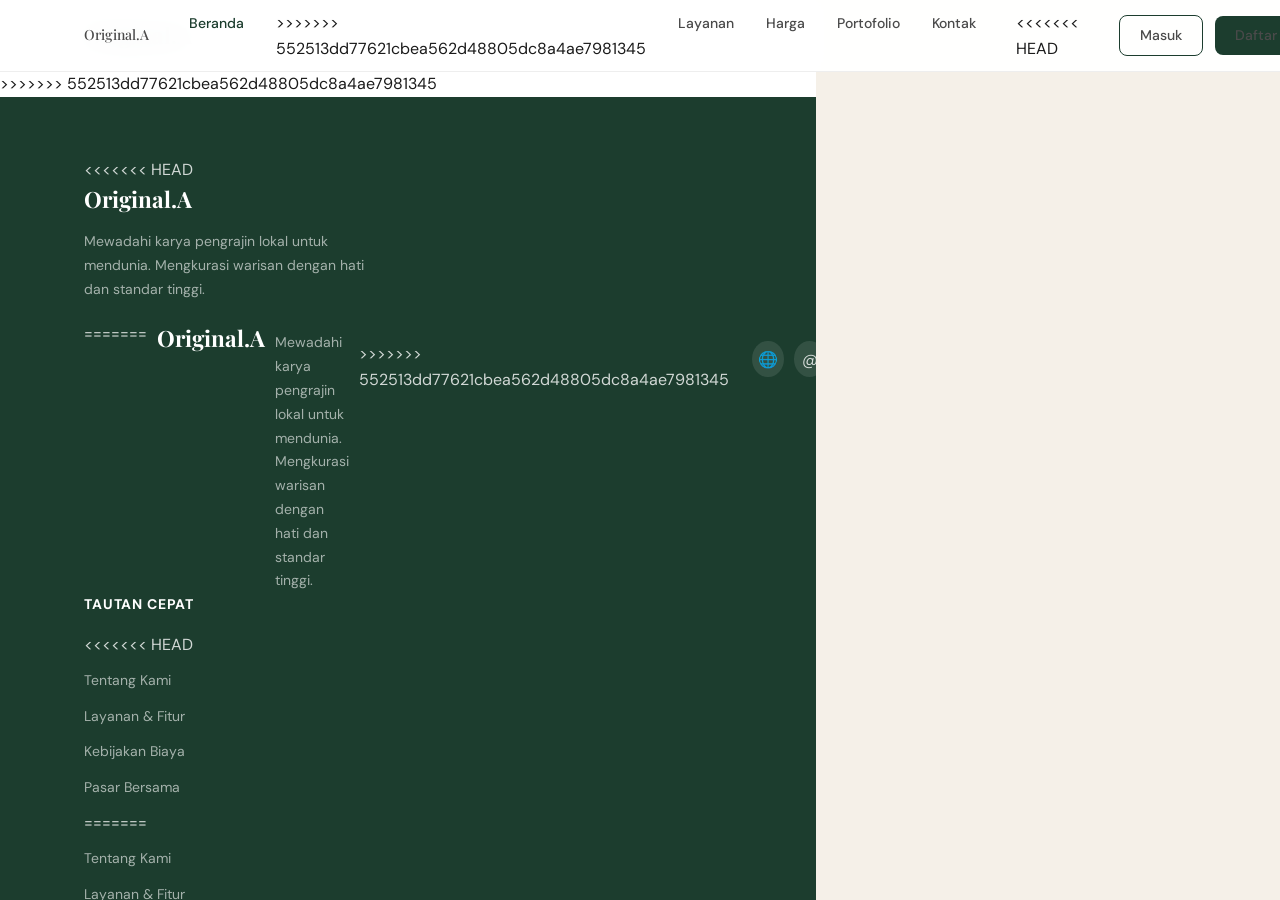
==== commit ac931a48: "resolve conflict" ====
--- a/index.html
+++ b/index.html
@@ -1,8 +1,18 @@
+<<<<<<< HEAD
 <!DOCTYPE html>
+=======
+#halaman_beranda
+
+
+
+
+<DOCTYPE html>
+>>>>>>> 552513dd77621cbea562d48805dc8a4ae7981345
 <html lang="id">
 <head>
   <meta charset="UTF-8"/>
   <meta name="viewport" content="width=device-width, initial-scale=1.0"/>
+<<<<<<< HEAD
   <title>Original.A | Warisan UMKM Indonesia Terkurasi</title>
   <link href="https://fonts.googleapis.com/css2?family=Playfair+Display:ital,wght@0,500;0,700;1,500&family=DM+Sans:wght@300;400;500;600&display=swap" rel="stylesheet"/>
   <style>
@@ -436,10 +446,184 @@
       .nav-links.open { display: flex; flex-direction: column; position: fixed; top: var(--nav-height); left: 0; right: 0; background: var(--white); padding: 20px; gap: 16px; border-bottom: 1px solid var(--border-light); z-index: 999; }
       .nav-toggle { display: flex; }
     }
+=======
+  <title>Beranda — Original.A | Warisan UMKM Indonesia Terkurasi</title>
+  <link rel="stylesheet" href="style.css"/>
+  <style>
+    /* ===== HERO ===== */
+    .hero {
+      min-height:100vh; display:flex; align-items:center;
+      padding-top:var(--nav-height); background:var(--cream); overflow:hidden; position:relative;
+    }
+    .hero .container {
+      display:grid; grid-template-columns:1fr 1fr; gap:60px; align-items:center; padding:60px 0;
+    }
+    .hero-badge {
+      display:inline-flex; align-items:center; gap:8px;
+      background:rgba(184,150,46,0.15); border:1px solid rgba(184,150,46,0.35);
+      border-radius:100px; padding:6px 16px;
+      font-size:0.75rem; font-weight:700; letter-spacing:0.1em; text-transform:uppercase;
+      color:var(--gold); margin-bottom:24px;
+    }
+    .hero h1 {
+      font-size:clamp(2.6rem,5.5vw,4.2rem); line-height:1.1;
+      margin-bottom:20px; color:var(--green);
+    }
+    .hero h1 span { color:var(--gold); font-style:italic; }
+    .hero-desc { font-size:1rem; line-height:1.75; color:var(--text-mid); margin-bottom:32px; max-width:440px; }
+    .hero-actions { display:flex; gap:14px; flex-wrap:wrap; margin-bottom:40px; }
+    .hero-trust { display:flex; align-items:center; gap:12px; }
+    .trust-avatars { display:flex; }
+    .trust-avatars span {
+      width:32px; height:32px; border-radius:50%; background:var(--green);
+      color:var(--white); display:flex; align-items:center; justify-content:center;
+      font-size:0.7rem; font-weight:700; border:2px solid var(--cream); margin-left:-8px;
+    }
+    .trust-avatars span:first-child { margin-left:0; }
+    .trust-text { font-size:0.82rem; color:var(--text-muted); }
+    .trust-text strong { color:var(--green); display:block; }
+
+    /* Hero Visual */
+    .hero-visual { position:relative; }
+    .hero-img-main {
+      width:100%; aspect-ratio:4/5; border-radius:var(--radius-xl);
+      overflow:hidden; background:#D4C5A9; position:relative;
+    }
+    .hero-img-main img { width:100%; height:100%; object-fit:cover; }
+    .hero-img-thumb {
+      position:absolute; bottom:-20px; right:-20px;
+      width:160px; height:140px; border-radius:var(--radius-lg);
+      overflow:hidden; border:4px solid var(--cream); box-shadow:var(--shadow-lg);
+    }
+    .hero-img-thumb img { width:100%; height:100%; object-fit:cover; }
+    .hero-stat-card {
+      position:absolute; top:24px; left:-24px;
+      background:var(--white); border-radius:var(--radius-md);
+      padding:14px 18px; box-shadow:var(--shadow-lg);
+    }
+    .hero-stat-card .stat-num { font-family:var(--font-display); font-size:1.5rem; font-weight:700; color:var(--green); line-height:1; }
+    .hero-stat-card .stat-lbl { font-size:0.72rem; color:var(--text-muted); margin-top:2px; }
+
+    /* ===== KATEGORI ===== */
+    .kategori-section { padding:60px 0; }
+    .section-header { display:flex; align-items:flex-end; justify-content:space-between; margin-bottom:28px; }
+    .section-header h2 { font-size:1.5rem; }
+    .section-header p { font-size:0.875rem; color:var(--text-muted); margin-top:4px; }
+    .kategori-scroll { display:flex; gap:16px; overflow-x:auto; padding-bottom:8px; scrollbar-width:none; }
+    .kategori-scroll::-webkit-scrollbar { display:none; }
+    .kat-item {
+      flex-shrink:0; width:130px; cursor:pointer; text-align:center; transition:var(--transition);
+    }
+    .kat-item:hover { transform:translateY(-4px); }
+    .kat-img {
+      width:130px; height:110px; border-radius:var(--radius-md); overflow:hidden;
+      background:var(--cream-dark); margin-bottom:10px; position:relative;
+    }
+    .kat-img img { width:100%; height:100%; object-fit:cover; }
+    .kat-overlay {
+      position:absolute; inset:0; background:rgba(28,61,46,0.4);
+      display:flex; align-items:flex-end; padding:10px;
+      border-radius:var(--radius-md);
+    }
+    .kat-name { font-size:0.82rem; font-weight:600; color:var(--white); }
+
+    /* ===== PRODUK UNGGULAN ===== */
+    .produk-section { padding:60px 0; }
+    .section-title-center { text-align:center; margin-bottom:40px; }
+    .section-title-center h2 { font-size:2rem; margin-bottom:6px; }
+    .section-title-center h2::after {
+      content:''; display:block; width:50px; height:3px;
+      background:var(--gold); margin:10px auto 0; border-radius:2px;
+    }
+    .produk-grid { display:grid; grid-template-columns:repeat(4,1fr); gap:20px; }
+    .produk-card {
+      background:var(--white); border-radius:var(--radius-md);
+      overflow:hidden; border:1px solid var(--border-light); transition:var(--transition);
+    }
+    .produk-card:hover { box-shadow:var(--shadow-md); transform:translateY(-4px); }
+    .produk-img {
+      width:100%; aspect-ratio:1/1; background:var(--cream-dark);
+      position:relative; overflow:hidden;
+    }
+    .produk-img img { width:100%; height:100%; object-fit:cover; transition:var(--transition); }
+    .produk-card:hover .produk-img img { transform:scale(1.05); }
+    .produk-label {
+      position:absolute; top:10px; left:10px;
+      background:var(--green); color:var(--white);
+      font-size:0.68rem; font-weight:700; padding:3px 9px; border-radius:100px; text-transform:uppercase;
+    }
+    .produk-label.new  { background:var(--gold); }
+    .produk-info { padding:14px 16px 16px; }
+    .produk-toko { font-size:0.72rem; color:var(--gold); font-weight:600; text-transform:uppercase; letter-spacing:0.06em; margin-bottom:4px; }
+    .produk-nama { font-size:0.92rem; font-weight:600; color:var(--text-dark); margin-bottom:6px; line-height:1.35; }
+    .produk-harga { font-family:var(--font-display); font-size:1rem; font-weight:700; color:var(--green); margin-bottom:12px; }
+    .btn-beli {
+      width:100%; padding:10px; background:var(--green); color:var(--white);
+      border-radius:var(--radius-sm); font-size:0.82rem; font-weight:600;
+      transition:var(--transition); text-align:center; display:block;
+    }
+    .btn-beli:hover { background:var(--green-mid); }
+
+    /* ===== CARA KERJA ===== */
+    .cara-kerja { background:var(--green); padding:80px 0; }
+    .cara-kerja .section-title-center h2 { color:var(--white); }
+    .cara-kerja .section-title-center h2::after { background:var(--gold); }
+    .cara-kerja .section-title-center p { color:rgba(255,255,255,0.7); }
+    .cara-grid { display:grid; grid-template-columns:repeat(3,1fr); gap:32px; margin-top:48px; }
+    .cara-item { text-align:center; }
+    .cara-icon {
+      width:72px; height:72px; background:rgba(184,150,46,0.2); border:1px solid rgba(184,150,46,0.4);
+      border-radius:var(--radius-md); display:flex; align-items:center; justify-content:center;
+      font-size:1.8rem; margin:0 auto 20px;
+    }
+    .cara-item h3 { color:var(--white); font-size:1.1rem; margin-bottom:10px; }
+    .cara-item p  { color:rgba(255,255,255,0.65); font-size:0.875rem; line-height:1.7; }
+
+    /* ===== TESTIMONI ===== */
+    .testimoni-section { padding:80px 0; background:var(--cream); }
+    .testi-grid { display:grid; grid-template-columns:repeat(3,1fr); gap:24px; }
+    .testi-card {
+      background:var(--white); border:1px solid var(--border-light);
+      border-radius:var(--radius-md); padding:28px; transition:var(--transition);
+    }
+    .testi-card:hover { box-shadow:var(--shadow-md); }
+    .stars { color:var(--gold); font-size:0.9rem; letter-spacing:2px; margin-bottom:14px; }
+    .testi-text { font-size:0.9rem; color:var(--text-mid); line-height:1.75; margin-bottom:20px; font-style:italic; }
+    .testi-author { display:flex; align-items:center; gap:12px; }
+    .testi-avatar {
+      width:40px; height:40px; border-radius:50%;
+      background:var(--green); color:var(--white);
+      display:flex; align-items:center; justify-content:center; font-weight:700; font-size:0.9rem; flex-shrink:0;
+    }
+    .testi-name  { font-size:0.875rem; font-weight:600; color:var(--text-dark); }
+    .testi-lokasi{ font-size:0.78rem; color:var(--text-muted); }
+
+    /* ===== CTA BOTTOM ===== */
+    .cta-bottom {
+      background:var(--green); padding:80px 0; text-align:center;
+    }
+    .cta-bottom h2 { color:var(--white); font-size:clamp(1.8rem,4vw,2.8rem); margin-bottom:12px; }
+    .cta-bottom p  { color:rgba(255,255,255,0.7); font-size:1rem; margin-bottom:32px; max-width:480px; margin-left:auto; margin-right:auto; }
+    .cta-bottom .btn-gold { font-size:1rem; padding:15px 40px; border-radius:var(--radius-sm); }
+
+    /* img placeholders */
+    .img-placeholder { background:var(--cream-dark); display:flex; align-items:center; justify-content:center; font-size:2rem; color:var(--text-muted); width:100%; height:100%; }
+
+    @media(max-width:1024px){ .produk-grid { grid-template-columns:repeat(2,1fr); } }
+    @media(max-width:768px){
+      .hero .container { grid-template-columns:1fr; }
+      .hero-visual { display:none; }
+      .cara-grid  { grid-template-columns:1fr; }
+      .testi-grid { grid-template-columns:1fr; }
+      .produk-grid{ grid-template-columns:repeat(2,1fr); }
+    }
+    @media(max-width:480px){ .produk-grid{ grid-template-columns:1fr; } }
+>>>>>>> 552513dd77621cbea562d48805dc8a4ae7981345
   </style>
 </head>
 <body>
 
+<<<<<<< HEAD
 <!-- =============================================
      NAVBAR
 ============================================= -->
@@ -448,11 +632,20 @@
     <a href="#" class="nav-logo">Original.A</a>
     <ul class="nav-links" id="navLinks">
       <li><a href="#" class="active">Beranda</a></li>
+=======
+<!-- NAVBAR -->
+<nav class="navbar" id="navbar">
+  <div class="nav-inner">
+    <a href="beranda.html" class="nav-logo">Original.A</a>
+    <ul class="nav-links" id="navLinks">
+      <li><a href="index.html" class="active">Beranda</a></li>
+>>>>>>> 552513dd77621cbea562d48805dc8a4ae7981345
       <li><a href="layanan.html">Layanan</a></li>
       <li><a href="harga.html">Harga</a></li>
       <li><a href="portofolio.html">Portofolio</a></li>
       <li><a href="kontak.html">Kontak</a></li>
     </ul>
+<<<<<<< HEAD
 
     <!-- GUEST ACTIONS (belum login) -->
     <div class="nav-actions" id="navGuest">
@@ -546,13 +739,23 @@
       </div>
     </div>
 
+=======
+    <div class="nav-actions">
+      <a href="login.html" class="nav-masuk">Masuk</a>
+      <a href="registrasi.html" class="nav-daftar">Daftar</a>
+    </div>
+>>>>>>> 552513dd77621cbea562d48805dc8a4ae7981345
     <button class="nav-toggle" id="navToggle"><span></span><span></span><span></span></button>
   </div>
 </nav>
 
+<<<<<<< HEAD
 <!-- =============================================
      HERO
 ============================================= -->
+=======
+<!-- HERO -->
+>>>>>>> 552513dd77621cbea562d48805dc8a4ae7981345
 <section class="hero">
   <div class="container">
     <div>
@@ -560,8 +763,13 @@
       <h1 class="fade-up">Promosikan &amp; Jual Produkmu<br>di <span>Satu Tempat</span></h1>
       <p class="hero-desc fade-up">Promote, Grow and Glory</p>
       <div class="hero-actions fade-up">
+<<<<<<< HEAD
         <a href="harga.html" class="btn btn-primary">Mulai Berjualan</a>
         <a href="#produk" class="btn btn-outline">Jelajahi Produk →</a>
+=======
+        <a href="registrasi.html" class="btn btn-primary">Mulai Berjualan</a>
+        <a href="portofolio.html" class="btn btn-outline">Jelajahi Produk →</a>
+>>>>>>> 552513dd77621cbea562d48805dc8a4ae7981345
       </div>
       <div class="hero-trust fade-up">
         <div class="trust-avatars">
@@ -575,10 +783,17 @@
     </div>
     <div class="hero-visual fade-up">
       <div class="hero-img-main">
+<<<<<<< HEAD
         <div class="img-placeholder"><img src="img/home 1.png" alt="" onerror="this.style.display='none'"/></div>
       </div>
       <div class="hero-img-thumb">
         <div class="img-placeholder"><img src="img/home 2.png" alt="" onerror="this.style.display='none'"/></div>
+=======
+        <div class="img-placeholder"><img src="img/home 1.png" alt=""></div>
+      </div>
+      <div class="hero-img-thumb">
+        <div class="img-placeholder" style="font-size:1.4rem;"><img src="img/home 2.png" alt=""></div>
+>>>>>>> 552513dd77621cbea562d48805dc8a4ae7981345
       </div>
       <div class="hero-stat-card">
         <div class="stat-num">120+</div>
@@ -588,9 +803,13 @@
   </div>
 </section>
 
+<<<<<<< HEAD
 <!-- =============================================
      KATEGORI
 ============================================= -->
+=======
+<!-- KATEGORI -->
+>>>>>>> 552513dd77621cbea562d48805dc8a4ae7981345
 <section class="kategori-section">
   <div class="container">
     <div class="section-header fade-up">
@@ -604,105 +823,210 @@
       </div>
     </div>
     <div class="kategori-scroll fade-up">
+<<<<<<< HEAD
       <div class="kat-item"><div class="kat-img"><div class="img-placeholder"><img src="img/makanan.png" alt="" onerror="this.style.display='none'"/></div><div class="kat-overlay"><span class="kat-name">Makanan</span></div></div></div>
       <div class="kat-item"><div class="kat-img"><div class="img-placeholder"><img src="img/ootd.png" alt="" onerror="this.style.display='none'"/></div><div class="kat-overlay"><span class="kat-name">Fashion</span></div></div></div>
       <div class="kat-item"><div class="kat-img"><div class="img-placeholder"><img src="img/kerajinan.png" alt="" onerror="this.style.display='none'"/></div><div class="kat-overlay"><span class="kat-name">Kerajinan</span></div></div></div>
       <div class="kat-item"><div class="kat-img"><div class="img-placeholder"><img src="img/kecantikan.png" alt="" onerror="this.style.display='none'"/></div><div class="kat-overlay"><span class="kat-name">Kecantikan</span></div></div></div>
       <div class="kat-item"><div class="kat-img"><div class="img-placeholder"><img src="img/elektronik.png" alt="" onerror="this.style.display='none'"/></div><div class="kat-overlay"><span class="kat-name">Elektronik</span></div></div></div>
       <div class="kat-item"><div class="kat-img"><div class="img-placeholder"><img src="img/rumah 2.png" alt="" onerror="this.style.display='none'"/></div><div class="kat-overlay"><span class="kat-name">Rumah</span></div></div></div>
+=======
+      <div class="kat-item">
+        <div class="kat-img">
+          <div class="img-placeholder"><img src="img/makanan.png" alt=""></div>
+          <div class="kat-overlay"><span class="kat-name">Makanan</span></div>
+        </div>
+      </div>
+      <div class="kat-item">
+        <div class="kat-img">
+          <div class="img-placeholder"><img src="img/ootd.png" alt=""></div>
+          <div class="kat-overlay"><span class="kat-name">Fashion</span></div>
+        </div>
+      </div>
+      <div class="kat-item">
+        <div class="kat-img">
+          <div class="img-placeholder"><img src="img/kerajinan.png" alt=""></div>
+          <div class="kat-overlay"><span class="kat-name">Kerajinan</span></div>
+        </div>
+      </div>
+      <div class="kat-item">
+        <div class="kat-img">
+          <div class="img-placeholder"><img src="img/kecantikan.png" alt=""></div>
+          <div class="kat-overlay"><span class="kat-name">Kecantikan</span></div>
+        </div>
+      </div>
+      <div class="kat-item">
+        <div class="kat-img">
+          <div class="img-placeholder"><img src="img/elektronik.png" alt=""></div>
+          <div class="kat-overlay"><span class="kat-name">Elektronik</span></div>
+        </div>
+      </div>
+      <div class="kat-item">
+        <div class="kat-img">
+          <div class="img-placeholder"><img src="img/rumah 2.png" alt=""></div>
+          <div class="kat-overlay"><span class="kat-name">Rumah</span></div>
+        </div>
+      </div>
+>>>>>>> 552513dd77621cbea562d48805dc8a4ae7981345
     </div>
   </div>
 </section>
 
 <div class="divider"></div>
 
+<<<<<<< HEAD
 <!-- =============================================
      PRODUK UNGGULAN
 ============================================= -->
 <section class="produk-section" id="produk">
+=======
+<!-- PRODUK UNGGULAN -->
+<section class="produk-section">
+>>>>>>> 552513dd77621cbea562d48805dc8a4ae7981345
   <div class="container">
     <div class="section-title-center fade-up">
       <h2>Produk Unggulan</h2>
     </div>
     <div class="produk-grid">
+<<<<<<< HEAD
       <div class="produk-card fade-up" onclick="handleProductClick('batik')">
         <div class="produk-img">
           <div class="img-placeholder"><img src="img/batik.png" alt="" onerror="this.style.display='none'"/></div>
+=======
+      <div class="produk-card fade-up">
+        <div class="produk-img">
+          <div class="img-placeholder"><img src="img/batik.png" alt=""></div>
+>>>>>>> 552513dd77621cbea562d48805dc8a4ae7981345
           <span class="produk-label">Terlaris</span>
         </div>
         <div class="produk-info">
           <div class="produk-toko">Lestari Batik</div>
           <div class="produk-nama">Kain Batik Tulis Lasem</div>
           <div class="produk-harga">Rp 450.000</div>
+<<<<<<< HEAD
           <button class="btn-beli" onclick="event.stopPropagation();handleProductClick('batik')">Beli Sekarang</button>
         </div>
       </div>
       <div class="produk-card fade-up" onclick="handleProductClick('kopi')">
         <div class="produk-img">
           <div class="img-placeholder"><img src="img/kopi.png" alt="" onerror="this.style.display='none'"/></div>
+=======
+          <a href="#" class="btn-beli">Beli Sekarang</a>
+        </div>
+      </div>
+      <div class="produk-card fade-up">
+        <div class="produk-img">
+          <div class="img-placeholder"><img src="img/kopi.png" alt=""></div>
+>>>>>>> 552513dd77621cbea562d48805dc8a4ae7981345
           <span class="produk-label new">Baru</span>
         </div>
         <div class="produk-info">
           <div class="produk-toko">Kopi Gayo Hub</div>
           <div class="produk-nama">Single Origin Gayo</div>
           <div class="produk-harga">Rp 125.000</div>
+<<<<<<< HEAD
           <button class="btn-beli" onclick="event.stopPropagation();handleProductClick('kopi')">Beli Sekarang</button>
         </div>
       </div>
       <div class="produk-card fade-up" onclick="handleProductClick('candle')">
         <div class="produk-img">
           <div class="img-placeholder"><img src="img/cream wajah.png" alt="" onerror="this.style.display='none'"/></div>
+=======
+          <a href="#" class="btn-beli">Beli Sekarang</a>
+        </div>
+      </div>
+      <div class="produk-card fade-up">
+        <div class="produk-img">
+          <div class="img-placeholder"><img src="img/cream wajah.png" alt=""></div>
+>>>>>>> 552513dd77621cbea562d48805dc8a4ae7981345
         </div>
         <div class="produk-info">
           <div class="produk-toko">Wangi Alam</div>
           <div class="produk-nama">Scented Candle Java</div>
           <div class="produk-harga">Rp 89.000</div>
+<<<<<<< HEAD
           <button class="btn-beli" onclick="event.stopPropagation();handleProductClick('candle')">Beli Sekarang</button>
         </div>
       </div>
       <div class="produk-card fade-up" onclick="handleProductClick('dress')">
         <div class="produk-img">
           <div class="img-placeholder"><img src="img/baju batik.png" alt="" onerror="this.style.display='none'"/></div>
+=======
+          <a href="#" class="btn-beli">Beli Sekarang</a>
+        </div>
+      </div>
+      <div class="produk-card fade-up">
+        <div class="produk-img">
+          <div class="img-placeholder"><img src="img/baju batik.png" alt=""></div>
+>>>>>>> 552513dd77621cbea562d48805dc8a4ae7981345
           <span class="produk-label">Terlaris</span>
         </div>
         <div class="produk-info">
           <div class="produk-toko">Batik Kemala</div>
           <div class="produk-nama">Dress Batik Parang</div>
           <div class="produk-harga">Rp 750.000</div>
+<<<<<<< HEAD
           <button class="btn-beli" onclick="event.stopPropagation();handleProductClick('dress')">Beli Sekarang</button>
         </div>
       </div>
       <div class="produk-card fade-up" onclick="handleProductClick('alat')">
         <div class="produk-img">
           <div class="img-placeholder"><img src="img/alat makan.png" alt="" onerror="this.style.display='none'"/></div>
+=======
+          <a href="#" class="btn-beli">Beli Sekarang</a>
+        </div>
+      </div>
+      <div class="produk-card fade-up">
+        <div class="produk-img">
+          <div class="img-placeholder"><img src="img/alat makan.png" alt=""></div>
+>>>>>>> 552513dd77621cbea562d48805dc8a4ae7981345
         </div>
         <div class="produk-info">
           <div class="produk-toko">Mebel Kayu</div>
           <div class="produk-nama">Set Alat Makan Jati</div>
           <div class="produk-harga">Rp 195.000</div>
+<<<<<<< HEAD
           <button class="btn-beli" onclick="event.stopPropagation();handleProductClick('alat')">Beli Sekarang</button>
         </div>
       </div>
       <div class="produk-card fade-up" onclick="handleProductClick('cream')">
         <div class="produk-img">
           <div class="img-placeholder"><img src="img/cream wajah.png" alt="" onerror="this.style.display='none'"/></div>
+=======
+          <a href="#" class="btn-beli">Beli Sekarang</a>
+        </div>
+      </div>
+      <div class="produk-card fade-up">
+        <div class="produk-img">
+          <div class="img-placeholder"><img src="img/cream wajah.png" alt=""></div>
+>>>>>>> 552513dd77621cbea562d48805dc8a4ae7981345
           <span class="produk-label new">Baru</span>
         </div>
         <div class="produk-info">
           <div class="produk-toko">Skin Lokal</div>
           <div class="produk-nama">Face Cream Herbal</div>
           <div class="produk-harga">Rp 210.000</div>
+<<<<<<< HEAD
           <button class="btn-beli" onclick="event.stopPropagation();handleProductClick('cream')">Beli Sekarang</button>
         </div>
       </div>
       <div class="produk-card fade-up" onclick="handleProductClick('tas')">
         <div class="produk-img">
           <div class="img-placeholder"><img src="img/tas rajut.png" alt="" onerror="this.style.display='none'"/></div>
+=======
+          <a href="#" class="btn-beli">Beli Sekarang</a>
+        </div>
+      </div>
+      <div class="produk-card fade-up">
+        <div class="produk-img">
+          <div class="img-placeholder"><img src="img/tas rajut.png" alt=""></div>
+>>>>>>> 552513dd77621cbea562d48805dc8a4ae7981345
         </div>
         <div class="produk-info">
           <div class="produk-toko">Bali Eco</div>
           <div class="produk-nama">Rattan Bag Summer</div>
           <div class="produk-harga">Rp 320.000</div>
+<<<<<<< HEAD
           <button class="btn-beli" onclick="event.stopPropagation();handleProductClick('tas')">Beli Sekarang</button>
         </div>
       </div>
@@ -710,21 +1034,37 @@
         <div class="produk-img">
           <div class="img-placeholder"><img src="img/stand laptop.png" alt="" onerror="this.style.display='none'"/></div>
           <span class="produk-label">Terlaris</span>
+=======
+          <a href="#" class="btn-beli">Beli Sekarang</a>
+        </div>
+      </div>
+      <div class="produk-card fade-up">
+        <div class="produk-img">
+          <div class="img-placeholder"><img src="img/stand laptop.png" alt=""></div>
+>>>>>>> 552513dd77621cbea562d48805dc8a4ae7981345
         </div>
         <div class="produk-info">
           <div class="produk-toko">Indo Wood</div>
           <div class="produk-nama">Stand Laptop Bamboo</div>
           <div class="produk-harga">Rp 285.000</div>
+<<<<<<< HEAD
           <button class="btn-beli" onclick="event.stopPropagation();handleProductClick('laptop')">Beli Sekarang</button>
+=======
+          <a href="#" class="btn-beli">Beli Sekarang</a>
+>>>>>>> 552513dd77621cbea562d48805dc8a4ae7981345
         </div>
       </div>
     </div>
   </div>
 </section>
 
+<<<<<<< HEAD
 <!-- =============================================
      CARA KERJA
 ============================================= -->
+=======
+<!-- CARA KERJA -->
+>>>>>>> 552513dd77621cbea562d48805dc8a4ae7981345
 <section class="cara-kerja">
   <div class="container">
     <div class="section-title-center fade-up">
@@ -733,17 +1073,29 @@
     </div>
     <div class="cara-grid">
       <div class="cara-item fade-up">
+<<<<<<< HEAD
         <div class="cara-icon">🧑‍💼</div>
+=======
+        <div class="cara-icon"><img src="img/Background 1.png" alt=""></div>
+>>>>>>> 552513dd77621cbea562d48805dc8a4ae7981345
         <h3>Daftar Akun</h3>
         <p>Buat profil toko hanya dalam hitungan menit dan lengkapi dengan informasi identitas.</p>
       </div>
       <div class="cara-item fade-up">
+<<<<<<< HEAD
         <div class="cara-icon">📦</div>
+=======
+        <div class="cara-icon"><img src="img/Background 2.png" alt=""></div>
+>>>>>>> 552513dd77621cbea562d48805dc8a4ae7981345
         <h3>Listing Produk</h3>
         <p>Unggah foto produk terbaik dengan deskripsi yang menarik dan lengkap untuk menjangkau pembeli potensial.</p>
       </div>
       <div class="cara-item fade-up">
+<<<<<<< HEAD
         <div class="cara-icon">💳</div>
+=======
+        <div class="cara-icon"><img src="img/Background 3.png" alt=""></div>
+>>>>>>> 552513dd77621cbea562d48805dc8a4ae7981345
         <h3>Mulai Bertransaksi</h3>
         <p>Terima pesanan secara real-time dan kelola penjualan dengan sistem yang aman.</p>
       </div>
@@ -751,9 +1103,13 @@
   </div>
 </section>
 
+<<<<<<< HEAD
 <!-- =============================================
      TESTIMONI
 ============================================= -->
+=======
+<!-- TESTIMONI -->
+>>>>>>> 552513dd77621cbea562d48805dc8a4ae7981345
 <section class="testimoni-section">
   <div class="container">
     <div class="section-title-center fade-up">
@@ -764,37 +1120,66 @@
         <div class="stars">★★★★★</div>
         <p class="testi-text">"Original.A benar-benar membantu produk kerajinan bambu saya menjangkau pembeli di seluruh Indonesia dan luar negeri dari tempat yang sangat premium."</p>
         <div class="testi-author">
+<<<<<<< HEAD
           <div class="testi-avatar"><img src="img/bambang.png" alt="" onerror="this.style.display='none';this.parentElement.textContent='BS'"/></div>
           <div><div class="testi-name">Bambang Susilo</div><div class="testi-lokasi">Yogyakarta</div></div>
+=======
+          <div class="testi-avatar"><img src="img/bambang.png" alt=""></div>
+          <div>
+            <div class="testi-name">Bambang Susilo</div>
+            <div class="testi-lokasi">Yogyakarta</div>
+          </div>
+>>>>>>> 552513dd77621cbea562d48805dc8a4ae7981345
         </div>
       </div>
       <div class="testi-card fade-up">
         <div class="stars">★★★★★</div>
         <p class="testi-text">"Platform ini bukan sekadar pasar, tapi platform seni. Batik saya dihargai dan lebih layak di sini dibanding marketplace lain."</p>
         <div class="testi-author">
+<<<<<<< HEAD
           <div class="testi-avatar"><img src="img/siti.png" alt="" onerror="this.style.display='none';this.parentElement.textContent='SA'"/></div>
           <div><div class="testi-name">Siti Aminah</div><div class="testi-lokasi">Solo</div></div>
+=======
+          <div class="testi-avatar"><img src="img/siti.png" alt=""></div>
+          <div>
+            <div class="testi-name">Siti Aminah</div>
+            <div class="testi-lokasi">Solo</div>
+          </div>
+>>>>>>> 552513dd77621cbea562d48805dc8a4ae7981345
         </div>
       </div>
       <div class="testi-card fade-up">
         <div class="stars">★★★★★</div>
         <p class="testi-text">"Sistem pembayarannya sangat transparan dan aman. Sangat cocok bagi UMKM yang baru ingin go-digital."</p>
         <div class="testi-author">
+<<<<<<< HEAD
           <div class="testi-avatar"><img src="img/andi.png" alt="" onerror="this.style.display='none';this.parentElement.textContent='AP'"/></div>
           <div><div class="testi-name">Andi Pratama</div><div class="testi-lokasi">Semarang</div></div>
+=======
+          <div class="testi-avatar"><img src="img/andi.png" alt=""></div>
+          <div>
+            <div class="testi-name">Andi Pratama</div>
+            <div class="testi-lokasi">Semarang</div>
+          </div>
+>>>>>>> 552513dd77621cbea562d48805dc8a4ae7981345
         </div>
       </div>
     </div>
   </div>
 </section>
 
+<<<<<<< HEAD
 <!-- =============================================
      CTA BOTTOM
 ============================================= -->
+=======
+<!-- CTA BOTTOM -->
+>>>>>>> 552513dd77621cbea562d48805dc8a4ae7981345
 <section class="cta-bottom">
   <div class="container">
     <h2 class="fade-up">Siap Memulai? Daftarkan Tokomu Sekarang</h2>
     <p class="fade-up">Gabung dengan komunitas UMKM terkurasi terbesar di Indonesia dan kembangkan bisnismu hari ini.</p>
+<<<<<<< HEAD
     <a href="pendaftaran-toko.html" class="btn btn-gold fade-up" style="font-size:1rem;padding:15px 40px;">Buka Toko Gratis</a>
   </div>
 </section>
@@ -802,23 +1187,43 @@
 <!-- =============================================
      FOOTER
 ============================================= -->
+=======
+    <a href="pendaftaran-toko.html" class="btn btn-gold fade-up">Buka Toko Gratis</a>
+  </div>
+</section>
+
+<!-- FOOTER -->
+>>>>>>> 552513dd77621cbea562d48805dc8a4ae7981345
 <footer>
   <div class="container">
     <div class="footer-top">
       <div class="footer-brand">
+<<<<<<< HEAD
         <div style="font-family:var(--font-display);font-size:1.4rem;font-weight:700;color:var(--white);margin-bottom:12px;">Original.A</div>
         <p>Mewadahi karya pengrajin lokal untuk mendunia. Mengkurasi warisan dengan hati dan standar tinggi.</p>
         <div class="footer-socials">
+=======
+        <div class="nav-logo" style="color:var(--white);font-family:var(--font-display);font-size:1.4rem;font-weight:700;margin-bottom:12px;">Original.A</div>
+        <p>Mewadahi karya pengrajin lokal untuk mendunia. Mengkurasi warisan dengan hati dan standar tinggi.</p>
+        <div class="footer-socials" style="margin-top:20px;">
+>>>>>>> 552513dd77621cbea562d48805dc8a4ae7981345
           <a href="#">🌐</a><a href="#">@</a><a href="#">↗</a>
         </div>
       </div>
       <div class="footer-col">
         <h5>Tautan Cepat</h5>
         <ul>
+<<<<<<< HEAD
           <li><a href="#">Tentang Kami</a></li>
           <li><a href="#">Layanan &amp; Fitur</a></li>
           <li><a href="#">Kebijakan Biaya</a></li>
           <li><a href="#">Pasar Bersama</a></li>
+=======
+          <li><a href="beranda.html">Tentang Kami</a></li>
+          <li><a href="layanan.html">Layanan &amp; Fitur</a></li>
+          <li><a href="harga.html">Kebijakan Biaya</a></li>
+          <li><a href="portofolio.html">Pasar Bersama</a></li>
+>>>>>>> 552513dd77621cbea562d48805dc8a4ae7981345
         </ul>
       </div>
       <div class="footer-col">
@@ -844,6 +1249,7 @@
   </div>
 </footer>
 
+<<<<<<< HEAD
 <!-- =============================================
      PRODUCT DETAIL MODAL (untuk yang sudah login)
 ============================================= -->
@@ -1163,6 +1569,11 @@
   }
 
   // ===== NAVBAR =====
+=======
+<button class="scroll-top" id="scrollTop" onclick="window.scrollTo({top:0,behavior:'smooth'})">↑</button>
+
+<script>
+>>>>>>> 552513dd77621cbea562d48805dc8a4ae7981345
   const navbar = document.getElementById('navbar');
   window.addEventListener('scroll', () => {
     navbar.classList.toggle('scrolled', window.scrollY > 40);
@@ -1171,6 +1582,7 @@
   document.getElementById('navToggle').addEventListener('click', () => {
     document.getElementById('navLinks').classList.toggle('open');
   });
+<<<<<<< HEAD
 
   // ===== FADE UP =====
   const obs = new IntersectionObserver(entries => {
@@ -1180,3 +1592,12 @@
 </script>
 </body>
 </html>
+=======
+  const obs = new IntersectionObserver(entries => {
+    entries.forEach((e,i) => { if(e.isIntersecting) setTimeout(()=>e.target.classList.add('visible'),i*80); });
+  }, {threshold:0.1});
+  document.querySelectorAll('.fade-up').forEach(el=>obs.observe(el));
+</script>
+</body>
+</html>
+>>>>>>> 552513dd77621cbea562d48805dc8a4ae7981345
--- a/style.css
+++ b/style.css
@@ -0,0 +1,274 @@
+/* =========================================
+   STYLE.CSS — Original.A
+   Platform Warisan UMKM Indonesia Terkurasi
+   ========================================= */
+
+@import url('https://fonts.googleapis.com/css2?family=Playfair+Display:ital,wght@0,400;0,600;0,700;0,900;1,400;1,700&family=DM+Sans:wght@300;400;500;600&display=swap');
+
+/* ---- CSS Variables ---- */
+:root {
+  --cream:       #F5F0E8;
+  --cream-dark:  #EDE7D9;
+  --green:       #1C3D2E;
+  --green-mid:   #2D5A40;
+  --green-light: #3D6B50;
+  --gold:        #B8962E;
+  --gold-light:  #C9A84C;
+  --text-dark:   #1A1A1A;
+  --text-mid:    #4A4A4A;
+  --text-muted:  #7A7A72;
+  --white:       #FFFFFF;
+  --border:      #DDD8CE;
+  --border-light:#E8E3D8;
+
+  --font-display: 'Playfair Display', Georgia, serif;
+  --font-body:    'DM Sans', sans-serif;
+
+  --radius-sm:  6px;
+  --radius-md:  10px;
+  --radius-lg:  16px;
+  --radius-xl:  24px;
+
+  --shadow-sm:  0 1px 4px rgba(28,61,46,0.08);
+  --shadow-md:  0 4px 20px rgba(28,61,46,0.1);
+  --shadow-lg:  0 8px 40px rgba(28,61,46,0.15);
+
+  --nav-height: 68px;
+  --transition: 0.25s cubic-bezier(0.4,0,0.2,1);
+}
+
+/* ---- Reset ---- */
+*,*::before,*::after { box-sizing:border-box; margin:0; padding:0; }
+html { scroll-behavior:smooth; font-size:16px; }
+body {
+  background: var(--cream);
+  color: var(--text-dark);
+  font-family: var(--font-body);
+  line-height: 1.7;
+  overflow-x: hidden;
+}
+img { max-width:100%; display:block; }
+a   { color:inherit; text-decoration:none; }
+ul  { list-style:none; }
+button { cursor:pointer; border:none; font-family:inherit; }
+
+/* ---- Typography ---- */
+h1,h2,h3,h4 { font-family:var(--font-display); line-height:1.2; color:var(--green); }
+h1 { font-size:clamp(2.4rem,5vw,4rem); font-weight:700; }
+h2 { font-size:clamp(1.8rem,3.5vw,2.8rem); font-weight:700; }
+h3 { font-size:clamp(1.1rem,2vw,1.4rem); font-weight:600; }
+h4 { font-size:1rem; font-weight:600; }
+p  { color:var(--text-mid); font-size:0.95rem; }
+
+/* ---- Layout ---- */
+.container { width:92%; max-width:1200px; margin:0 auto; }
+.section    { padding:80px 0; }
+
+/* ---- Buttons ---- */
+.btn {
+  display:inline-flex; align-items:center; gap:8px;
+  padding:13px 28px; border-radius:var(--radius-sm);
+  font-family:var(--font-body); font-size:0.9rem; font-weight:600;
+  letter-spacing:0.01em; transition:var(--transition); cursor:pointer;
+}
+.btn-primary {
+  background:var(--green); color:var(--white); border:2px solid var(--green);
+}
+.btn-primary:hover { background:var(--green-mid); border-color:var(--green-mid); transform:translateY(-1px); box-shadow:var(--shadow-md); }
+
+.btn-gold {
+  background:var(--gold); color:var(--white); border:2px solid var(--gold);
+}
+.btn-gold:hover { background:var(--gold-light); border-color:var(--gold-light); transform:translateY(-1px); }
+
+.btn-outline {
+  background:transparent; color:var(--green); border:2px solid var(--green);
+}
+.btn-outline:hover { background:var(--green); color:var(--white); }
+
+.btn-outline-white {
+  background:transparent; color:var(--white); border:2px solid rgba(255,255,255,0.5);
+}
+.btn-outline-white:hover { background:rgba(255,255,255,0.1); border-color:var(--white); }
+
+/* ---- Badge / Tag ---- */
+.badge {
+  display:inline-block; padding:4px 12px; border-radius:100px;
+  font-size:0.72rem; font-weight:700; letter-spacing:0.08em; text-transform:uppercase;
+}
+.badge-gold   { background:rgba(184,150,46,0.15); color:var(--gold); border:1px solid rgba(184,150,46,0.3); }
+.badge-green  { background:var(--green); color:var(--white); }
+.badge-cream  { background:var(--cream-dark); color:var(--text-mid); }
+
+/* ---- Card ---- */
+.card {
+  background:var(--white); border:1px solid var(--border-light);
+  border-radius:var(--radius-md); overflow:hidden; transition:var(--transition);
+}
+.card:hover { box-shadow:var(--shadow-md); transform:translateY(-3px); }
+
+/* ---- Divider ---- */
+.divider { height:1px; background:var(--border); }
+
+/* ============================================
+   NAVBAR
+   ============================================ */
+.navbar {
+  position:fixed; top:0; left:0; right:0; z-index:1000;
+  height:var(--nav-height); display:flex; align-items:center;
+  background:var(--cream); border-bottom:1px solid var(--border);
+  transition:var(--transition);
+}
+.navbar.scrolled { box-shadow:var(--shadow-sm); }
+
+.nav-inner {
+  display:flex; align-items:center; justify-content:space-between;
+  width:92%; max-width:1200px; margin:0 auto;
+}
+
+.nav-logo {
+  font-family:var(--font-display); font-size:1.35rem; font-weight:700;
+  color:var(--green); letter-spacing:0.01em;
+}
+
+.nav-links {
+  display:flex; align-items:center; gap:32px;
+}
+.nav-links a {
+  font-size:0.875rem; font-weight:500; color:var(--text-mid);
+  transition:var(--transition); position:relative; padding-bottom:2px;
+}
+.nav-links a::after {
+  content:''; position:absolute; bottom:-2px; left:0; width:0; height:2px;
+  background:var(--green); transition:var(--transition);
+}
+.nav-links a:hover,
+.nav-links a.active { color:var(--green); }
+.nav-links a.active::after,
+.nav-links a:hover::after { width:100%; }
+
+.nav-actions { display:flex; align-items:center; gap:12px; }
+
+.nav-masuk {
+  font-size:0.875rem; font-weight:600; color:var(--green);
+  transition:var(--transition);
+}
+.nav-masuk:hover { color:var(--green-mid); }
+
+.nav-daftar {
+  padding:9px 22px; background:var(--green); color:var(--white);
+  border-radius:var(--radius-sm); font-size:0.875rem; font-weight:600;
+  transition:var(--transition);
+}
+.nav-daftar:hover { background:var(--green-mid); transform:translateY(-1px); }
+
+.nav-toggle {
+  display:none; flex-direction:column; gap:5px; cursor:pointer; background:none;
+}
+.nav-toggle span { display:block; width:22px; height:2px; background:var(--green); transition:var(--transition); }
+
+/* ============================================
+   PAGE HERO (halaman dalam)
+   ============================================ */
+.page-hero {
+  padding-top:calc(var(--nav-height) + 64px);
+  padding-bottom:64px;
+  text-align:center;
+  background:var(--cream);
+}
+.page-hero h1 { margin-bottom:16px; }
+.page-hero p  { font-size:1.05rem; max-width:560px; margin:0 auto; }
+
+/* ============================================
+   FOOTER
+   ============================================ */
+footer {
+  background:var(--green); color:var(--white);
+  padding:64px 0 0;
+}
+
+.footer-top {
+  display:grid; grid-template-columns:1.6fr 1fr 1fr 1.2fr; gap:48px;
+  padding-bottom:48px;
+}
+
+.footer-brand .nav-logo { color:var(--white); font-size:1.5rem; margin-bottom:12px; }
+.footer-brand p { color:rgba(255,255,255,0.6); font-size:0.875rem; line-height:1.7; max-width:240px; }
+
+.footer-col h5 {
+  font-family:var(--font-body); font-size:0.72rem; font-weight:700;
+  letter-spacing:0.14em; text-transform:uppercase;
+  color:var(--gold-light); margin-bottom:18px;
+}
+.footer-col ul { display:flex; flex-direction:column; gap:10px; }
+.footer-col a { font-size:0.875rem; color:rgba(255,255,255,0.65); transition:var(--transition); }
+.footer-col a:hover { color:var(--white); }
+.footer-col a.active-link { color:var(--gold-light); }
+
+.footer-newsletter p { font-size:0.875rem; color:rgba(255,255,255,0.6); margin-bottom:14px; }
+.newsletter-form {
+  display:flex; background:rgba(255,255,255,0.1); border:1px solid rgba(255,255,255,0.2);
+  border-radius:var(--radius-sm); overflow:hidden;
+}
+.newsletter-form input {
+  flex:1; padding:11px 16px; background:transparent; border:none; outline:none;
+  font-family:var(--font-body); font-size:0.875rem; color:var(--white);
+}
+.newsletter-form input::placeholder { color:rgba(255,255,255,0.4); }
+.newsletter-form button {
+  padding:11px 16px; background:var(--gold); color:var(--white);
+  font-size:0.875rem; font-weight:600; transition:var(--transition);
+}
+.newsletter-form button:hover { background:var(--gold-light); }
+
+.footer-socials { display:flex; gap:10px; margin-top:16px; }
+.footer-socials a {
+  width:34px; height:34px; border-radius:50%; border:1px solid rgba(255,255,255,0.25);
+  display:flex; align-items:center; justify-content:center;
+  color:rgba(255,255,255,0.65); font-size:0.8rem; transition:var(--transition);
+}
+.footer-socials a:hover { border-color:var(--white); color:var(--white); }
+
+.footer-bottom {
+  border-top:1px solid rgba(255,255,255,0.1);
+  padding:20px 0; text-align:center;
+  font-size:0.8rem; color:rgba(255,255,255,0.4);
+}
+
+/* ============================================
+   FADE-IN
+   ============================================ */
+.fade-up { opacity:0; transform:translateY(24px); transition:opacity 0.6s ease, transform 0.6s ease; }
+.fade-up.visible { opacity:1; transform:translateY(0); }
+
+/* ============================================
+   SCROLL TOP
+   ============================================ */
+.scroll-top {
+  position:fixed; bottom:28px; right:28px; z-index:500;
+  width:42px; height:42px; background:var(--green); color:var(--white);
+  border-radius:50%; display:flex; align-items:center; justify-content:center;
+  font-size:1rem; opacity:0; pointer-events:none; transition:var(--transition);
+  box-shadow:var(--shadow-md);
+}
+.scroll-top.show { opacity:1; pointer-events:auto; }
+.scroll-top:hover { background:var(--green-mid); transform:translateY(-3px); }
+
+/* ============================================
+   RESPONSIVE
+   ============================================ */
+@media(max-width:1024px){
+  .footer-top { grid-template-columns:1fr 1fr; }
+}
+@media(max-width:768px){
+  .section { padding:60px 0; }
+  .nav-links {
+    display:none; position:fixed; inset:0; top:var(--nav-height);
+    background:var(--cream); flex-direction:column; justify-content:center;
+    align-items:center; gap:28px;
+  }
+  .nav-links.open { display:flex; }
+  .nav-links a { font-size:1.4rem; }
+  .nav-toggle { display:flex; }
+  .footer-top { grid-template-columns:1fr; gap:32px; }
+}
